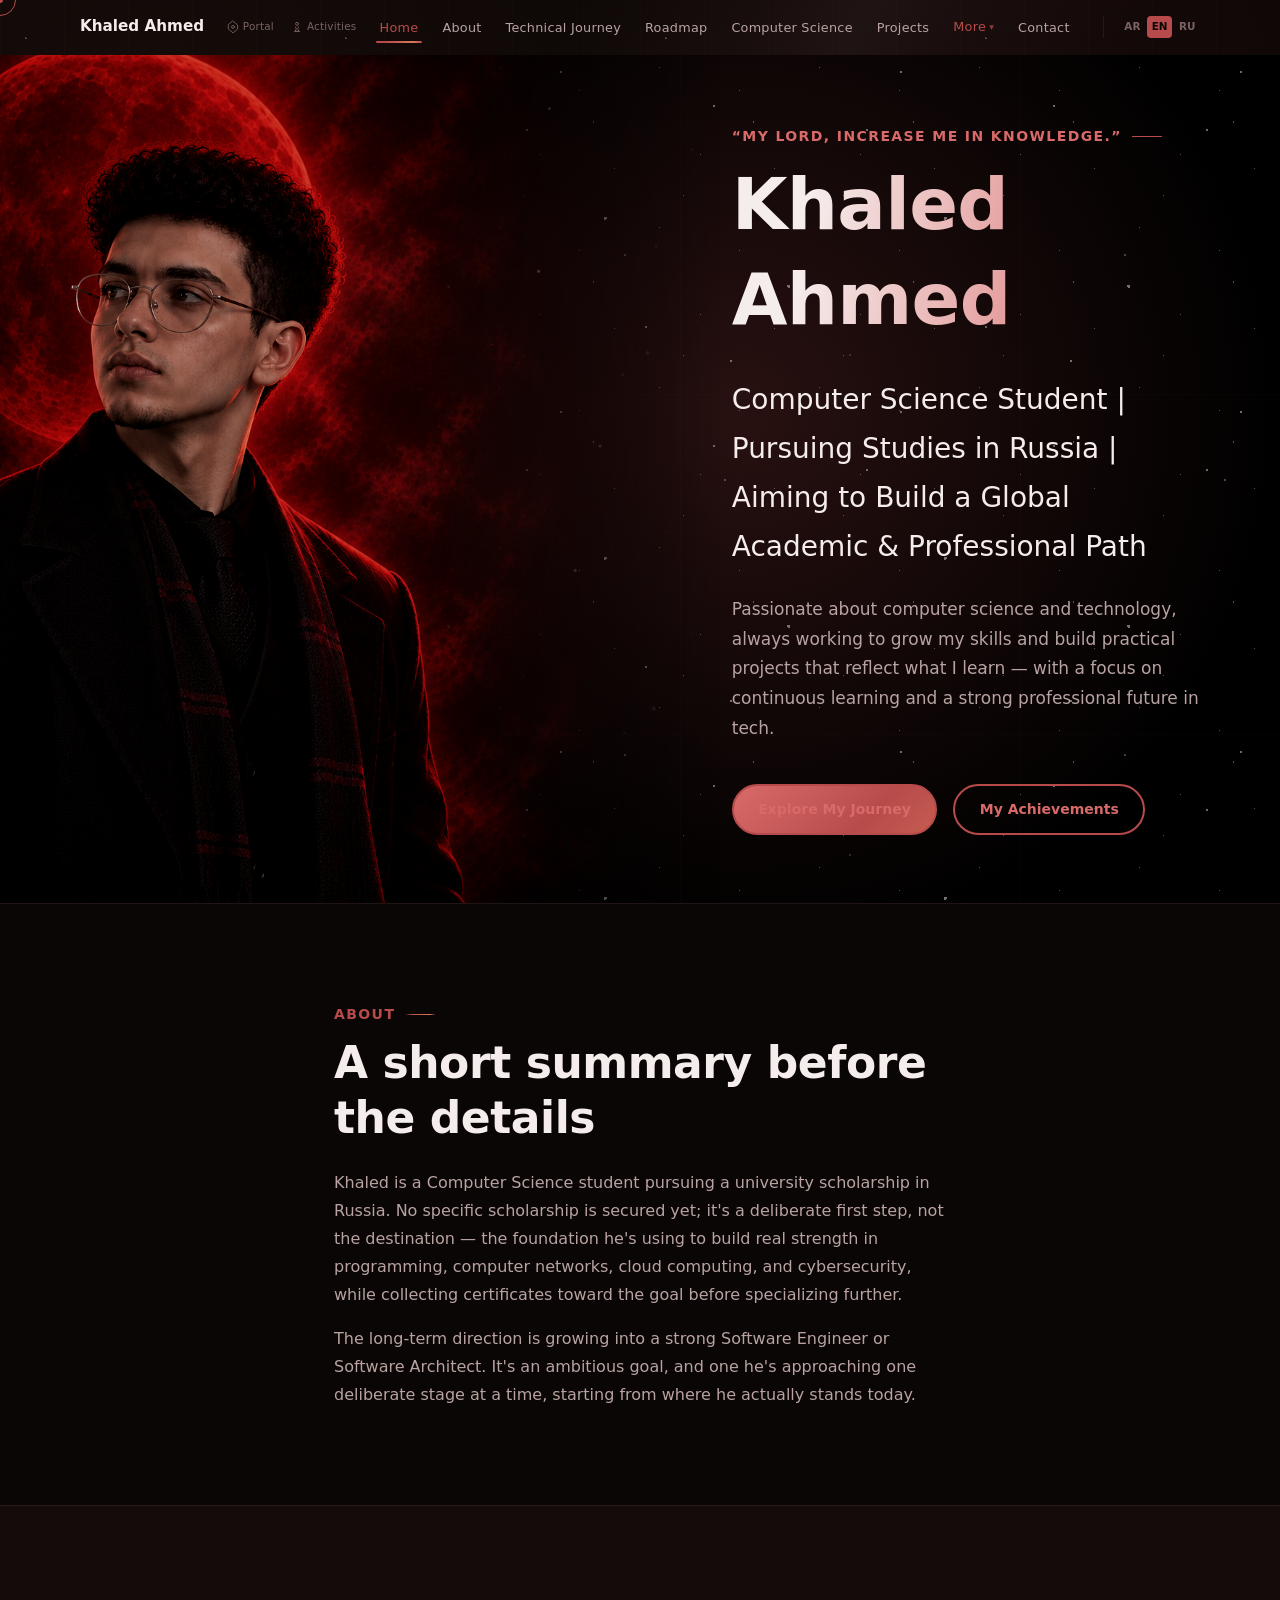
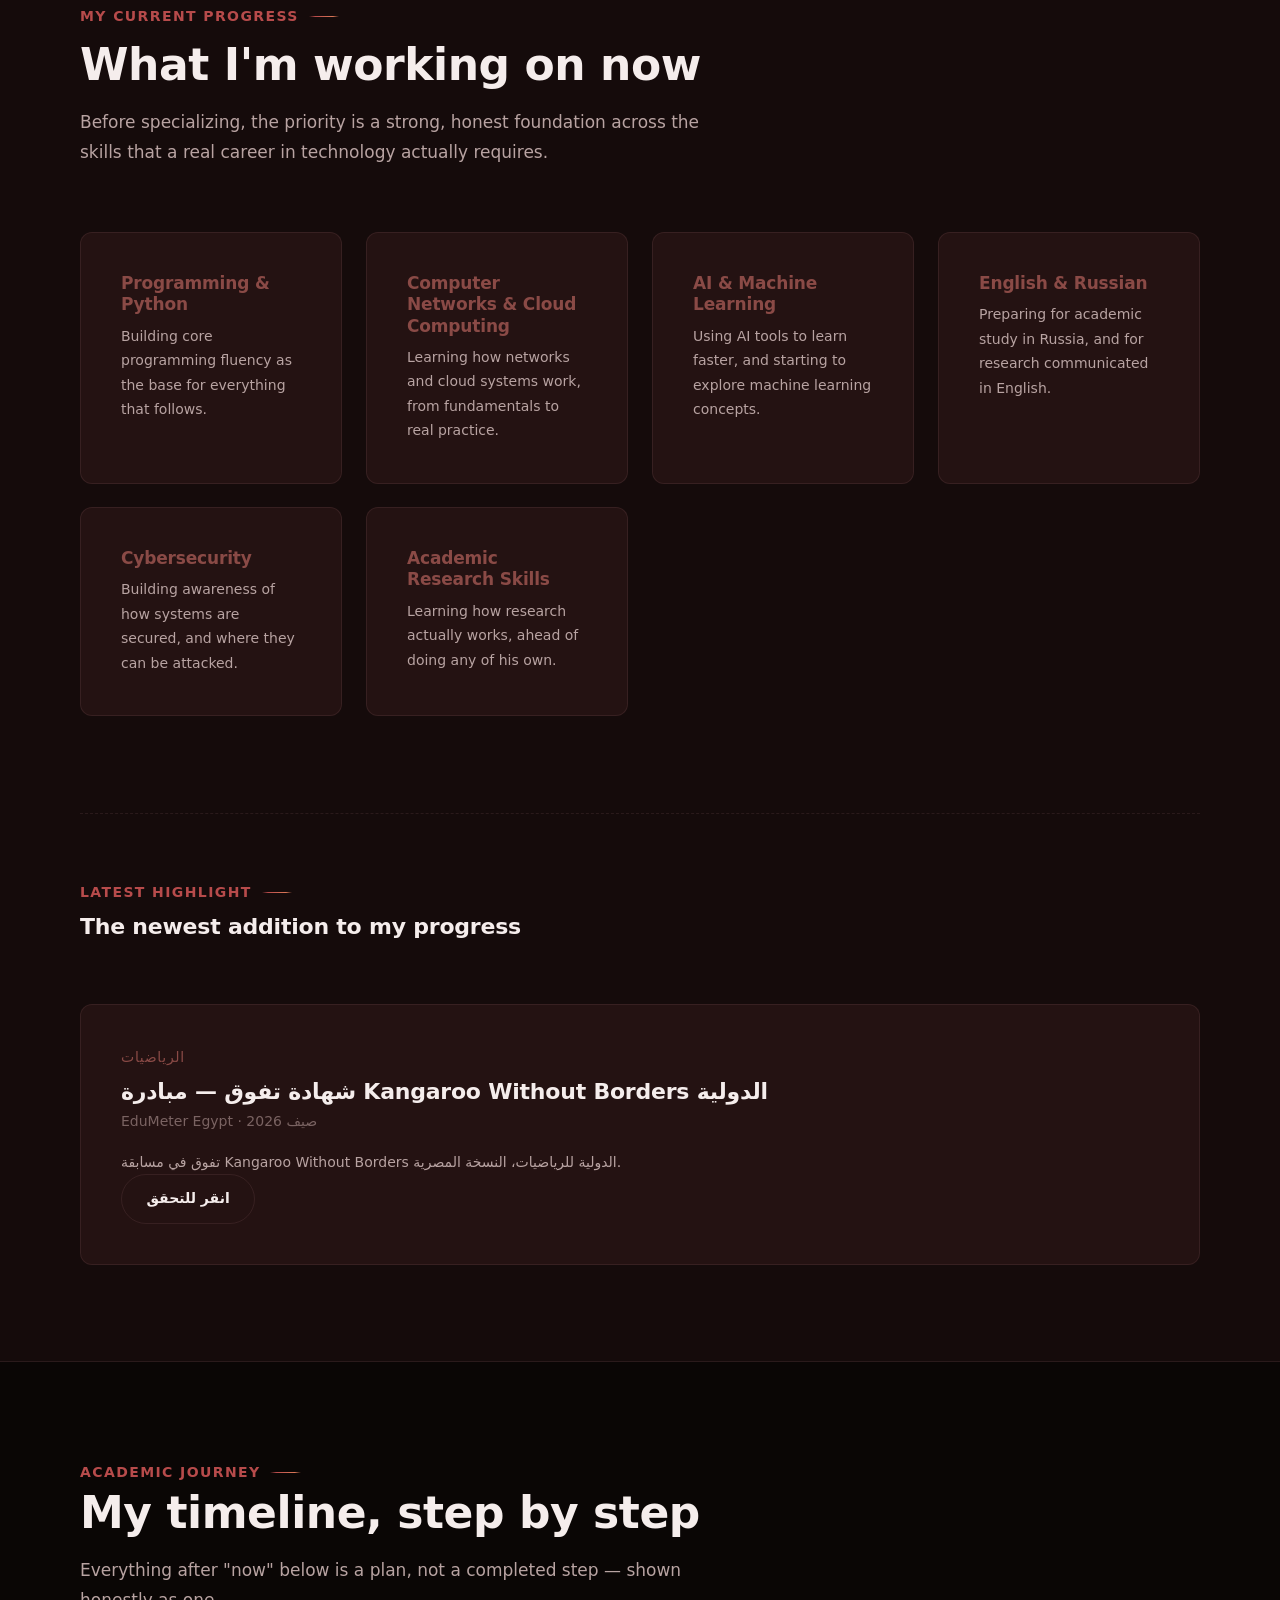
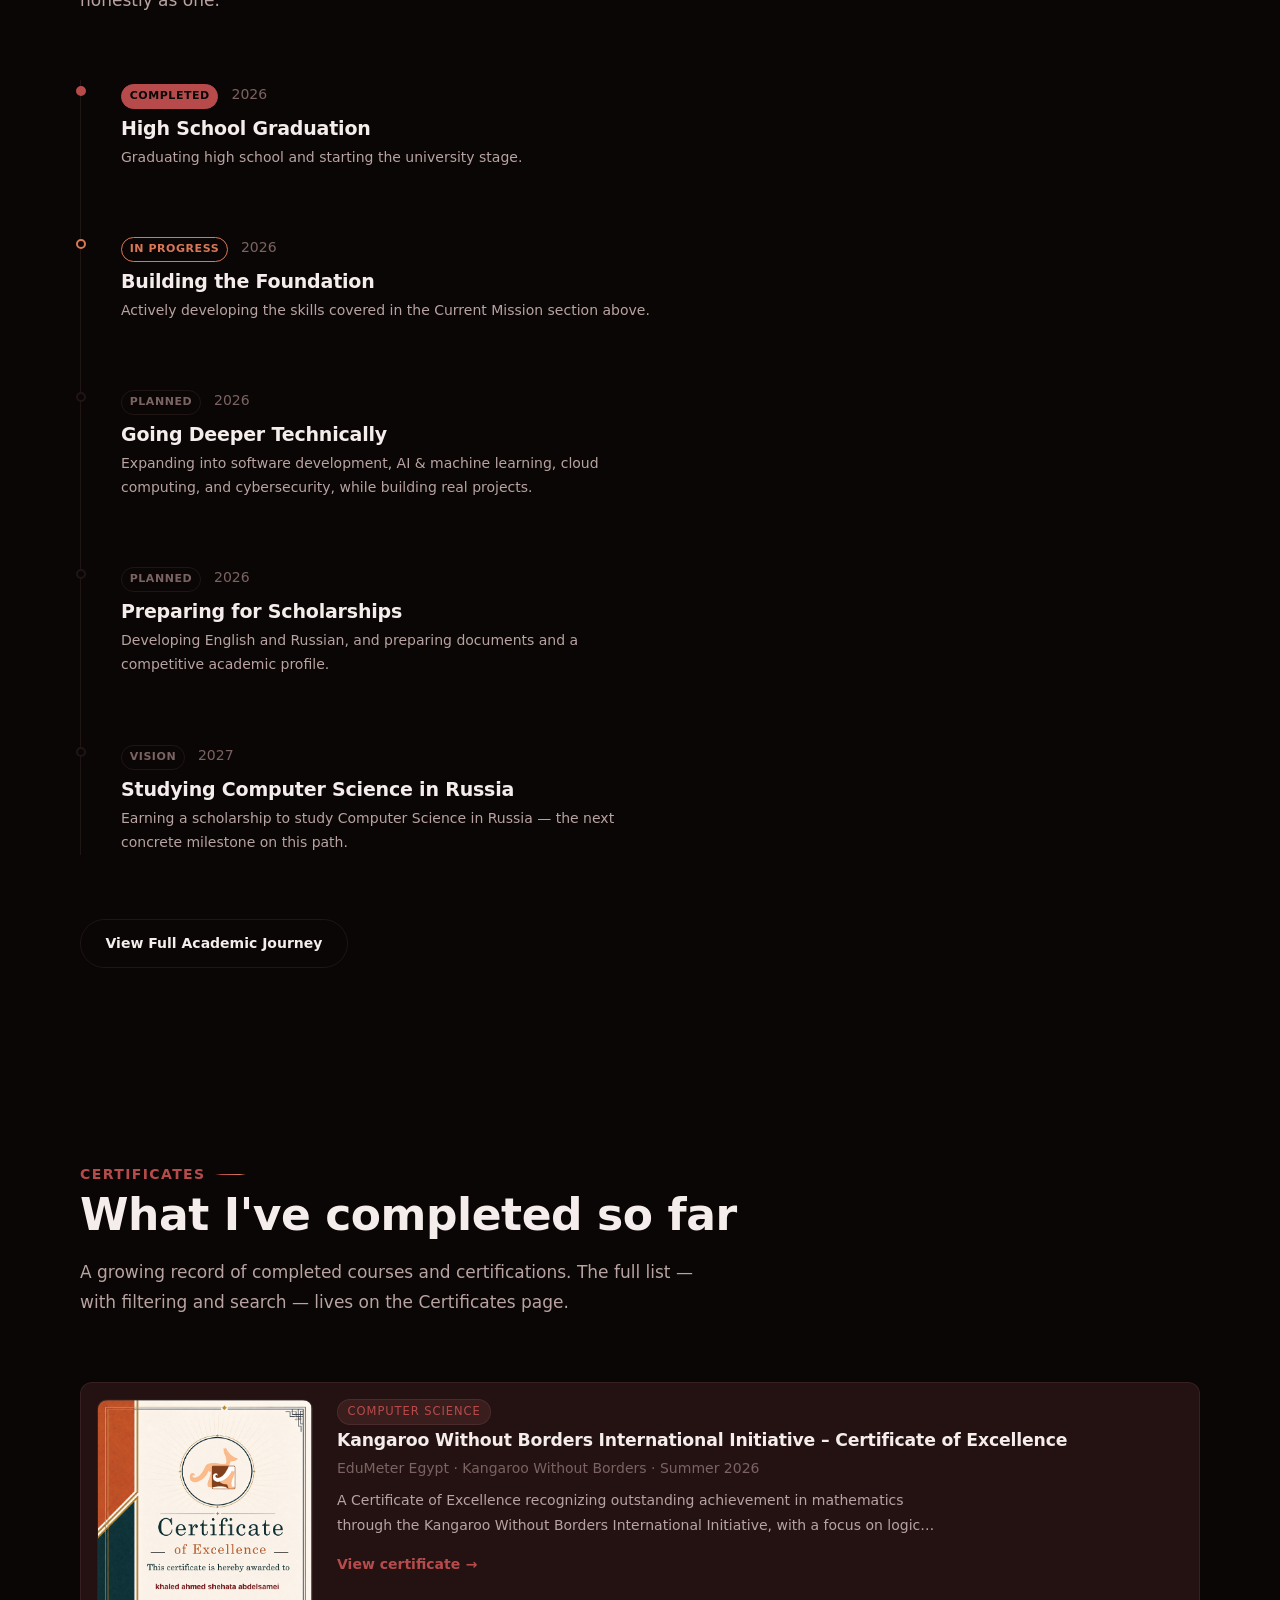
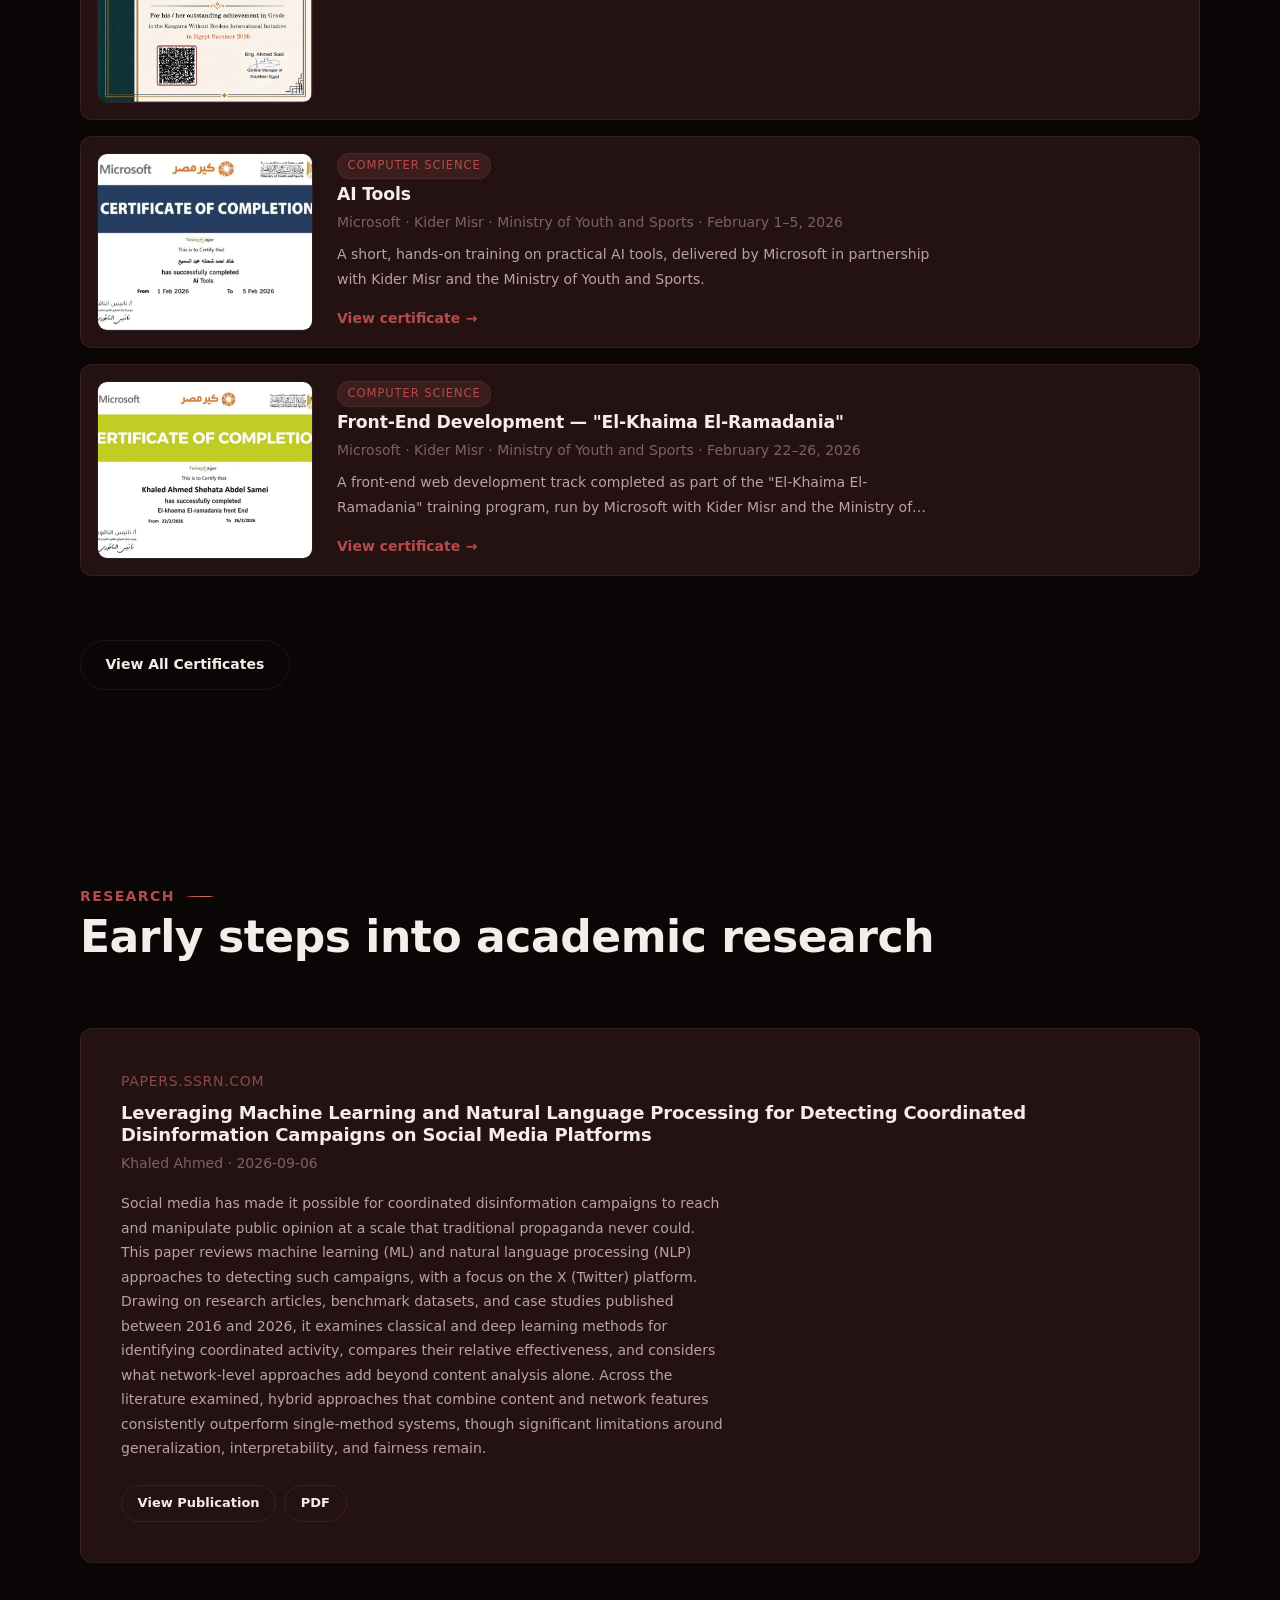
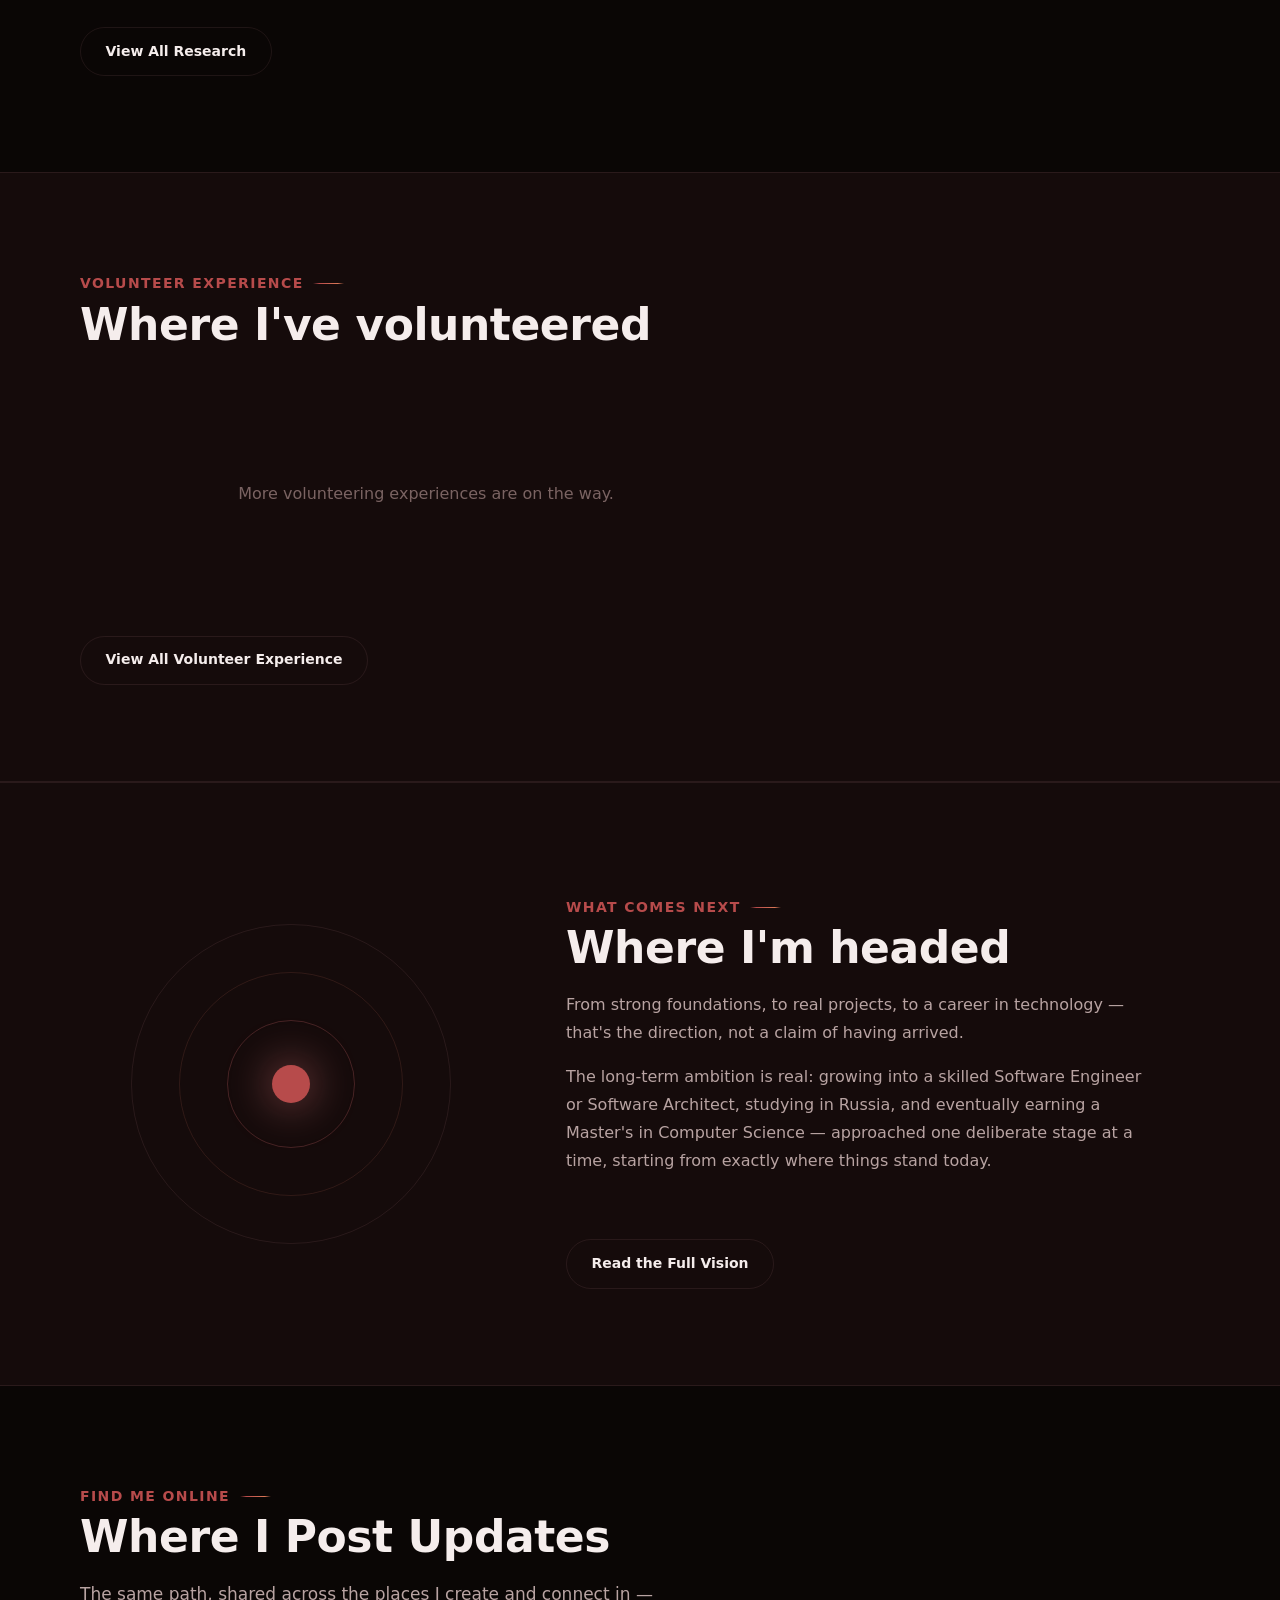
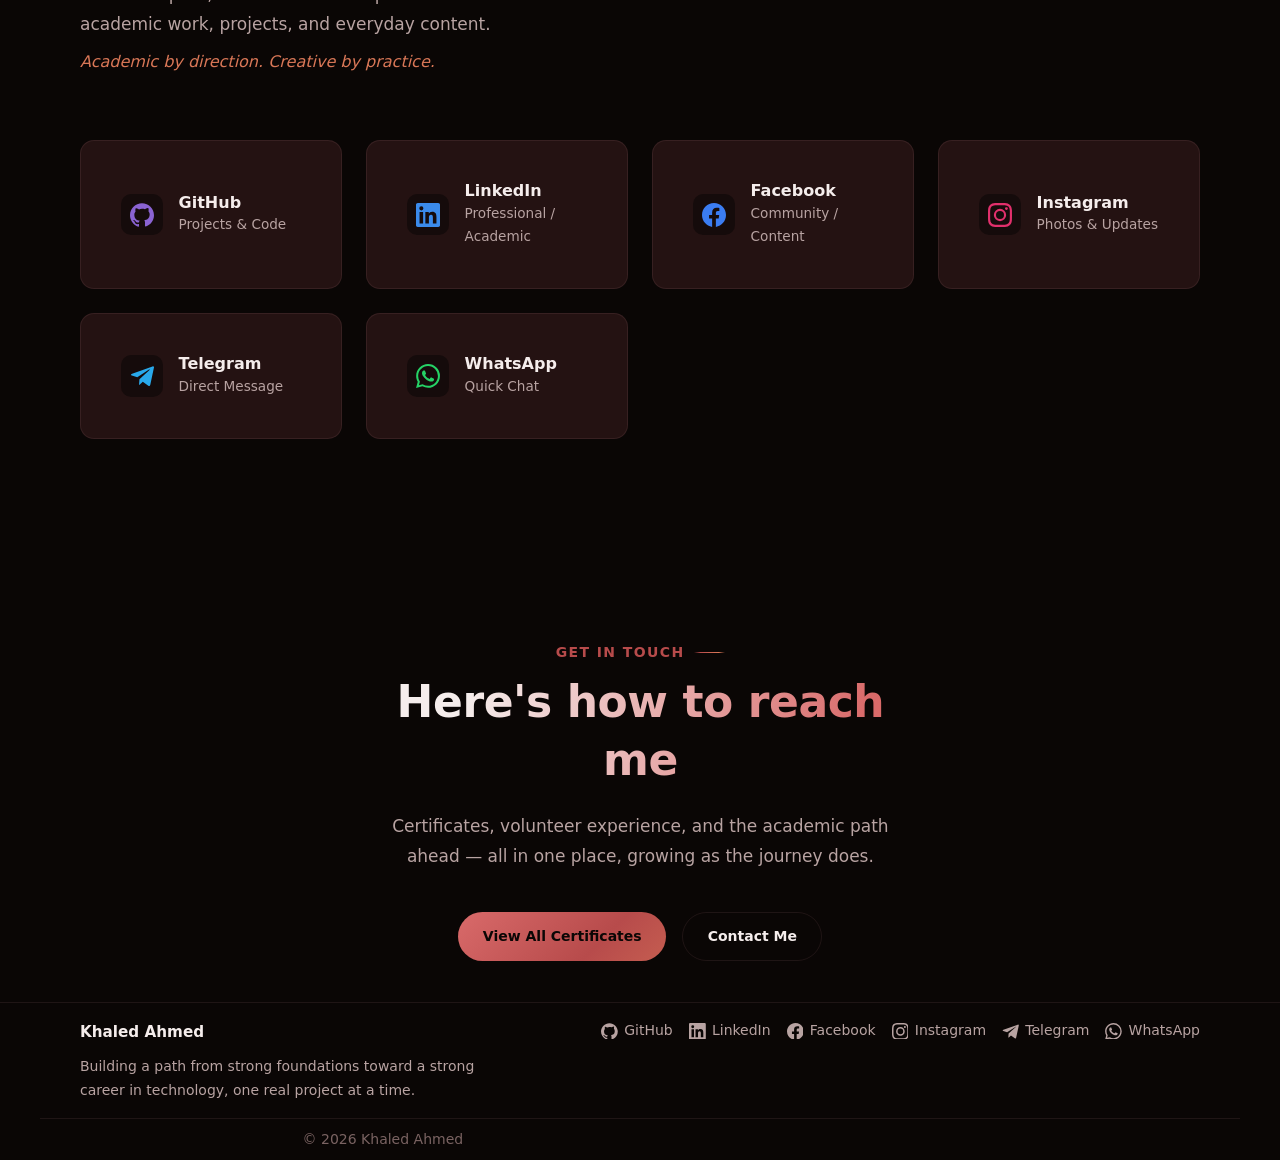
==== academic/index.html @ c58f457b "Add files via upload" ====
<!DOCTYPE html>
<html lang="en" dir="ltr">
<head>
  <meta charset="UTF-8" />
  <meta name="viewport" content="width=device-width, initial-scale=1.0" />
  <meta name="theme-color" content="#0D0817" />
  <meta name="robots" content="index, follow" />


  <!--
    PHASE 12.1 — MULTILINGUAL SYSTEM (homepage fully migrated)
    Every translatable string below carries a data-i18n attribute.
    js/language.js fills in the correct text on load based on the
    detected/saved language, and js/language.js also sets <html
    lang>/<html dir> for correct RTL. See data/translations.js for
    the actual strings in all 3 languages.
  -->

  <title>Khaled Ahmed — Computer Science Student</title>
  <meta name="description" content="Personal academic portfolio of Khaled Ahmed — building a path toward a career in Computer Science and technology." />
  <!-- SEO: canonical + Open Graph + Twitter Card.
       DOMAIN is a placeholder — replace https://YOUR_DOMAIN.com
       everywhere once the site has a real domain. -->
  <link rel="canonical" href="https://YOUR_DOMAIN.com/academic/" />
  <meta property="og:type" content="website" />
  <meta property="og:site_name" content="Khaled Ahmed" />
  <meta property="og:title" content="Khaled Ahmed — Computer Science Student" />
  <meta property="og:description" content="Personal academic portfolio of Khaled Ahmed — building a path toward a career in Computer Science and technology." />
  <meta property="og:url" content="https://YOUR_DOMAIN.com/academic/" />
  <meta property="og:image" content="https://YOUR_DOMAIN.com/academic/assets/images/profile.png" />
  <meta name="twitter:card" content="summary" />
  <meta name="twitter:title" content="Khaled Ahmed — Computer Science Student" />
  <meta name="twitter:description" content="Personal academic portfolio of Khaled Ahmed — building a path toward a career in Computer Science and technology." />
  <meta name="twitter:image" content="https://YOUR_DOMAIN.com/academic/assets/images/profile.png" />


  <link rel="icon" type="image/svg+xml" href="assets/icons/favicon.svg" />
  <link rel="stylesheet" href="css/main.css" />
  <link rel="stylesheet" href="../transition.css" />
  <script>
    /* Anti-flash pre-cover: if we arrived through a world transition, paint an
       opaque curtain BEFORE first paint so the reveal in transition.js has no
       white flash to fight. Self-removing failsafe in case transition.js is
       ever missing. Kept tiny + dependency-free on purpose. */
    (function () {
      try {
        var t = sessionStorage.getItem('he-transition');
        if (!t) return;
        var bg = t === 'chess' ? '#0A0A0C' : (t === 'portal' ? '#0B1022' : '#05070F');
        var d = document.createElement('div');
        d.id = 'he-transition-precover';
        d.style.cssText = 'position:fixed;inset:0;z-index:2147483646;background:' + bg + ';';
        (document.body || document.documentElement).appendChild(d);
        setTimeout(function () { if (d && d.parentNode) d.parentNode.removeChild(d); }, 1600);
      } catch (e) {}
    })();
  </script>
</head>
<body>
  <a href="#main-content" class="skip-link">Skip to main content</a>


  <!-- ============================================================
       HEADER / NAVIGATION
  ============================================================= -->
  <header class="site-header" id="site-header">
    <div class="container header-inner">
      <div class="header-brand">
        <a href="index.html" class="logo" data-i18n="siteName">Khaled Ahmed</a>
        <div class="site-switch">
        <a href="../index.html" class="site-switch-link" data-i18n-aria-label="navPortal" aria-label="Portal">
          <svg class="site-switch-icon" viewBox="0 0 24 24" fill="none" stroke="currentColor" stroke-width="1.5" stroke-linecap="round" stroke-linejoin="round" aria-hidden="true"><path d="M12 2l8 6.5v7L12 22l-8-6.5v-7z"/><circle cx="12" cy="12" r="2.5"/></svg>
          <span data-i18n="navPortal">Portal</span>
        </a>
        <a href="../sports/index.html" class="site-switch-link" data-i18n-aria-label="navVolleyball" aria-label="Activities">
          <svg class="site-switch-icon" viewBox="0 0 24 24" fill="none" stroke="currentColor" stroke-width="1.5" stroke-linecap="round" stroke-linejoin="round" aria-hidden="true"><circle cx="12" cy="6.5" r="2.5"/><path d="M9.5 11.5c-.6 1.1.2 2.1 1.3 2.4L9 19.5h6l-1.8-5.6c1.1-.3 1.9-1.3 1.3-2.4"/><path d="M7.5 19.5h9"/></svg>
          <span data-i18n="navVolleyball">Activities</span>
        </a>
      </div>
      </div>

      <button
        class="nav-toggle"
        id="nav-toggle"
        aria-label="Open menu"
        aria-expanded="false"
        aria-controls="primary-nav"
      >
        <span class="nav-toggle-bar"></span>
        <span class="nav-toggle-bar"></span>
        <span class="nav-toggle-bar"></span>
      </button>

      <nav class="primary-nav" id="primary-nav" aria-label="Primary">
        <ul>
          <li><a href="index.html" class="nav-link" data-nav-link data-i18n="navHome">Home</a></li>
          <li><a href="pages/about.html" class="nav-link" data-nav-link data-i18n="navAbout">About</a></li>
          <li><a href="pages/journey.html" class="nav-link" data-nav-link data-i18n="navJourney">Technical Journey</a></li>
          <li><a href="pages/goals.html" class="nav-link" data-nav-link data-i18n="navGoals">Roadmap</a></li>
          <li><a href="pages/computer-science.html" class="nav-link" data-nav-link data-i18n="navComputerScience">Computer Science</a></li>
          <li><a href="pages/projects.html" class="nav-link" data-nav-link data-i18n="navProjects">Projects</a></li>
          <li class="nav-dropdown" id="work-dropdown">
            <button type="button" class="nav-link nav-dropdown-trigger" id="work-dropdown-trigger" aria-expanded="false" aria-controls="work-dropdown-menu" data-i18n="navMore">
              More <span class="nav-dropdown-arrow" aria-hidden="true">&#9662;</span>
            </button>
            <ul class="nav-dropdown-menu" id="work-dropdown-menu">
              <li><a href="pages/certificates.html" class="nav-link" data-nav-link data-i18n="navCertificates">Certificates &amp; Achievements</a></li>
              <li><a href="pages/research.html" class="nav-link" data-nav-link data-i18n="navResearch">Research</a></li>
              <li><a href="pages/education.html" class="nav-link" data-nav-link data-i18n="navEducation">Education</a></li>
              <li><a href="pages/skills.html" class="nav-link" data-nav-link data-i18n="navSkills">Skills</a></li>
              <li><a href="../sports/index.html" class="nav-link" data-nav-link data-i18n="navVolleyball">Activities</a></li>
              <li><a href="pages/cv.html" class="nav-link" data-nav-link data-i18n="navCv">CV</a></li>
            </ul>
          </li>
          <li><a href="#contact" class="nav-link" data-nav-link data-i18n="navContact">Contact</a></li>
        </ul>

        <!-- Language switcher. js/language.js attaches the click
             handlers and toggles .is-active — nothing here is
             wired by inline JS. -->
        <div class="lang-switcher" aria-label="Language switcher">
          <button type="button" data-lang-switch="ar" aria-label="العربية">AR</button>
          <button type="button" data-lang-switch="en" aria-label="English">EN</button>
          <button type="button" data-lang-switch="ru" aria-label="Русский">RU</button>
        </div>

        <!-- Site-switch chips — visible only inside the mobile menu -->
        <div class="site-switch-mobile" aria-label="Site navigation">
          <a href="../index.html" class="site-switch-link" data-i18n-aria-label="navPortal" aria-label="Portal">
            <svg class="site-switch-icon" viewBox="0 0 24 24" fill="none" stroke="currentColor" stroke-width="1.5" stroke-linecap="round" stroke-linejoin="round" aria-hidden="true"><path d="M12 2l8 6.5v7L12 22l-8-6.5v-7z"/><circle cx="12" cy="12" r="2.5"/></svg>
            <span data-i18n="navPortal">Portal</span>
          </a>
          <a href="../sports/index.html" class="site-switch-link" data-i18n-aria-label="navVolleyball" aria-label="Activities">
            <svg class="site-switch-icon" viewBox="0 0 24 24" fill="none" stroke="currentColor" stroke-width="1.5" stroke-linecap="round" stroke-linejoin="round" aria-hidden="true"><circle cx="12" cy="6.5" r="2.5"/><path d="M9.5 11.5c-.6 1.1.2 2.1 1.3 2.4L9 19.5h6l-1.8-5.6c1.1-.3 1.9-1.3 1.3-2.4"/><path d="M7.5 19.5h9"/></svg>
            <span data-i18n="navVolleyball">Activities</span>
          </a>
        </div>
      </nav>
    </div>
  </header>

  <!-- ============================================================
       MAIN CONTENT
  ============================================================= -->
  <main id="main-content">

    <!-- ============================================================
         HERO SECTION
    ============================================================= -->
    <section class="hero" id="hero">
      <div class="hero-starfield" aria-hidden="true"></div>
      <div class="hero-glow" aria-hidden="true"></div>
      <div class="cosmic-dust" aria-hidden="true"></div>
      <div class="cosmic-orbit-arc cosmic-orbit-arc-1" aria-hidden="true">
        <span class="cosmic-orbit-dot"></span>
      </div>
      <div class="cosmic-orbit-arc cosmic-orbit-arc-2" aria-hidden="true">
        <span class="cosmic-orbit-dot cosmic-orbit-dot--gold"></span>
      </div>

      <!-- Constellation: a handful of points connected by thin lines —
           deliberately sparse (6 points, 4 lines) so it reads as a
           scientific detail, not a decoration overload. Positioned
           with viewBox percentages so it scales with the Hero. -->
      <svg class="constellation-lines" aria-hidden="true" viewBox="0 0 100 100" preserveAspectRatio="none">
        <line x1="8" y1="20" x2="22" y2="35" />
        <line x1="22" y1="35" x2="18" y2="55" />
        <line x1="78" y1="15" x2="88" y2="30" />
        <line x1="88" y1="30" x2="80" y2="48" />
        <circle cx="8" cy="20" r="0.6" />
        <circle cx="22" cy="35" r="0.6" />
        <circle cx="18" cy="55" r="0.6" />
        <circle cx="78" cy="15" r="0.6" />
        <circle cx="88" cy="30" r="0.6" />
        <circle cx="80" cy="48" r="0.6" />
      </svg>

      <!-- Tech / circuit motifs — pure-CSS hex chip, PCB-style node, and
           a pulsing status LED, with a small "data packet" orbiting the
           core chip. Decorative, aria-hidden, behind the content.
           See "SECTION K" in css/main.css. -->
      <div class="cosmic-tech" aria-hidden="true">
        <div class="tech-node tech-node--core">
          <span class="tech-scan-ring"></span>
          <span class="tech-chip-body"></span>
          <span class="tech-packet"></span>
        </div>
        <div class="tech-node tech-node--chip">
          <span class="tech-chip-body"></span>
        </div>
        <div class="tech-node tech-node--led"></div>
        <div class="tech-node tech-node--pulse"></div>
      </div>

      <div class="hero-portrait" aria-hidden="true">
        <img
          src="assets/images/hero-portrait.png"
          alt=""
          class="portrait-image"
          id="portrait-image"
          decoding="async"
        />
        <div class="portrait-placeholder" id="portrait-placeholder" aria-hidden="true">KA</div>
        <div class="hero-portrait-fade"></div>
      </div>

      <div class="container hero-inner">
        <div class="hero-content">
          <p class="eyebrow" data-i18n="heroEyebrow">Current Journey</p>
          <h1 class="hero-title"><span data-i18n="siteName">Khaled Ahmed</span></h1>
          <p class="hero-subtitle" data-i18n="heroSubtitle">Computer Science Student | Pursuing Studies in Russia | Aiming to Build a Global Academic &amp; Professional Path</p>
          <p class="hero-lead" data-i18n="heroLead">
            Passionate about computer science and technology, always working
            to grow my skills and build practical projects that reflect
            what I learn.
          </p>
          <div class="hero-actions">
            <a href="#journey" class="btn btn-primary" data-i18n="heroCtaPrimary">Explore My Journey</a>
            <a href="pages/certificates.html" class="btn btn-secondary" data-i18n="heroCtaSecondary">My Achievements</a>
          </div>
        </div>
      </div>
    </section>

    <!-- ============================================================
         SHORT INTRODUCTION
    ============================================================= -->
    <section class="intro" id="about-preview">
      <div class="container intro-grid">
        <div class="intro-text reveal">
          <p class="eyebrow" data-i18n="aboutEyebrow">About</p>
          <h2 data-i18n="aboutHeading">A clear starting point, aimed at a defined direction.</h2>
          <p data-i18n="aboutPara1">
            Khaled is a Computer Science student, currently pursuing a
            university scholarship in Russia. No specific scholarship is
            secured yet; it's a deliberate first step, not the
            destination — the foundation he's using to build real
            strength in programming, computer networks, cloud computing,
            and cybersecurity, while collecting certificates toward the
            goal before specializing further.
          </p>
          <p data-i18n="aboutPara2">
            The long-term direction is growing into a strong Software
            Engineer or Software Architect. It's an ambitious goal, and
            one he's approaching one deliberate stage at a time, starting
            from where he actually stands today.
          </p>
        </div>
      </div>
    </section>

    <!-- ============================================================
         CURRENT MISSION
    ============================================================= -->
    <section class="mission" id="mission">
      <div class="container">
        <p class="eyebrow reveal" data-i18n="missionEyebrow">Current Mission</p>
        <h2 class="reveal" data-i18n="missionHeading">What I'm building right now</h2>
        <p class="section-lead reveal" data-i18n="missionLead">
          Before specializing, the priority is a strong, honest foundation
          across the skills that a real career in technology actually
          requires.
        </p>

        <ul class="focus-grid">
          <li class="focus-item reveal">
            <h3 data-i18n="missionItem1Title">Programming &amp; Python</h3>
            <p data-i18n="missionItem1Body">Building core programming fluency as the base for everything that follows.</p>
          </li>
          <li class="focus-item reveal">
            <h3 data-i18n="missionItem2Title">Mathematics &amp; Statistics</h3>
            <p data-i18n="missionItem2Body">Learning how networks and cloud systems work, from fundamentals to real practice.</p>
          </li>
          <li class="focus-item reveal">
            <h3 data-i18n="missionItem3Title">Data Analysis &amp; Data Science</h3>
            <p data-i18n="missionItem3Body">Learning to work with real data — from cleaning it to drawing conclusions from it.</p>
          </li>
          <li class="focus-item reveal">
            <h3 data-i18n="missionItem4Title">English &amp; Russian</h3>
            <p data-i18n="missionItem4Body">Preparing for academic study in Russia, and for research communicated in English.</p>
          </li>
          <li class="focus-item reveal">
            <h3 data-i18n="missionItem5Title">IELTS Preparation</h3>
            <p data-i18n="missionItem5Body">Working toward the language certification his academic path requires.</p>
          </li>
          <li class="focus-item reveal">
            <h3 data-i18n="missionItem6Title">Academic Research Skills</h3>
            <p data-i18n="missionItem6Body">Learning how research actually works, ahead of doing any of his own.</p>
          </li>
        </ul>

        <!-- ==========================================================
             LATEST HIGHLIGHT: one spotlight slot under "My Current
             Progress" (تقدمي الحالي) for the newest certificate,
             research entry, or project. Empty on purpose, nothing is
             invented here. HOW TO FILL IT IN:

               1. Below, find the THREE templates: CERTIFICATE,
                  RESEARCH, and PROJECT, each wrapped in its own HTML
                  comment markers.
               2. Pick the ONE that matches what you want to show, and
                  delete its opening and closing comment marker lines
                  only (leave the other two templates commented out,
                  keep them parked here for next time).
               3. Replace every YOUR_... placeholder with the real text
                  and a real link/image path.
               4. Delete (or comment out) the paragraph with class
                  empty-state right below; it's only shown while this
                  slot is empty.
               5. Save. No JavaScript or build step needed, it's
                  plain HTML.
        =========================================================== -->
        <div class="latest-highlight">
          <p class="eyebrow reveal" data-i18n="latestEyebrow">Latest Highlight</p>
          <h3 class="reveal" data-i18n="latestHeading">The newest addition to my progress</h3>

          <div class="certificates-grid">
            <article class="cert-card reveal">
              <p class="cert-category">الرياضيات</p>
              <h3 class="cert-title">شهادة تفوق — مبادرة Kangaroo Without Borders الدولية</h3>
              <p class="cert-provider">EduMeter Egypt &middot; صيف 2026</p>
              <p class="cert-description">تفوق في مسابقة Kangaroo Without Borders الدولية للرياضيات، النسخة المصرية.</p>
              <a href="https://edumeteregypt.com/verify_certificate.php?data=eyJzdHVkZW50X2lkIjoia2hhbGVkMjAwNzEyMjA0ODAiLCJpdGVtX2lkIjoiMjAyNjY4Y2RmMDBjYzIwMjYiLCJjZXJ0aWZpY2F0ZV90eXBlIjoiXHUwNjJhXHUwNjQxXHUwNjQ4XHUwNjQyIn0%3D" class="btn btn-secondary" target="_blank" rel="noopener">انقر للتحقق</a>
            </article>
          </div>

          <!-- TEMPLATE 2 — RESEARCH (copy, uncomment, fill in)
          <div class="certificates-grid">
            <article class="cert-card reveal">
              <p class="cert-category">YOUR_JOURNAL_OR_VENUE (or leave "Unpublished")</p>
              <h3 class="cert-title">YOUR_RESEARCH_TITLE</h3>
              <p class="cert-provider">YOUR_AUTHORS &middot; YOUR_DATE</p>
              <p class="cert-description">YOUR_SHORT_ABSTRACT</p>
              <a href="YOUR_PUBLICATION_LINK" class="btn btn-secondary" target="_blank" rel="noopener">View Publication</a>
            </article>
          </div>
          -->

          <!-- TEMPLATE 3 — PROJECT (copy, uncomment, fill in)
          <div class="certificates-grid">
            <article class="cert-card reveal">
              <p class="cert-category">YOUR_TECH_STACK (e.g. Python, Flask)</p>
              <h3 class="cert-title">YOUR_PROJECT_TITLE</h3>
              <p class="cert-provider">YOUR_STATUS &middot; YOUR_DATE</p>
              <p class="cert-description">YOUR_SHORT_DESCRIPTION</p>
              <a href="YOUR_PROJECT_LINK" class="btn btn-secondary" target="_blank" rel="noopener">View Project</a>
            </article>
          </div>
          -->
        </div>
      </div>
    </section>

    <!-- ============================================================
         ACADEMIC JOURNEY
         Timeline items reuse the shared status/date + journeyItem*
         title keys and their own short homeTlBody* preview strings,
         so every stage translates (en/ar/ru) like the rest of the page.
    ============================================================= -->
    <section class="journey" id="journey">
      <div class="container">
        <p class="eyebrow reveal" data-i18n="journeyEyebrow">Academic Journey</p>
        <h2 class="reveal" data-i18n="journeyHeading">Where I've been, and where I'm going</h2>
        <p class="section-lead reveal" data-i18n="journeyLead">
          Everything after "now" below is a plan, not a completed step —
          shown honestly as one.
        </p>

        <ol class="timeline">
          <li class="timeline-item reveal is-completed">
            <span class="timeline-status" data-i18n="statusCompleted">Completed</span>
            <span class="timeline-date">2026</span>
            <h3 data-i18n="journeyItem1Title">High School Graduation</h3>
            <p data-i18n="homeTlBody1">Graduating high school and starting the university stage.</p>
          </li>

          <li class="timeline-item reveal is-current">
            <span class="timeline-status" data-i18n="statusInProgress">In Progress</span>
            <span class="timeline-date" data-i18n="dateNow">Now</span>
            <h3 data-i18n="journeyItem2Title">Building the Foundation</h3>
            <p data-i18n="homeTlBody2">Actively developing the skills covered in the Current Mission section above.</p>
          </li>

          <li class="timeline-item reveal is-planned">
            <span class="timeline-status" data-i18n="statusPlanned">Planned</span>
            <span class="timeline-date" data-i18n="dateNext">Next</span>
            <h3 data-i18n="journeyItem3Title">Going Deeper Technically</h3>
            <p data-i18n="homeTlBody3">Expanding into software development, AI &amp; machine learning, cloud computing, and cybersecurity, while building real projects.</p>
          </li>

          <li class="timeline-item reveal is-planned">
            <span class="timeline-status" data-i18n="statusPlanned">Planned</span>
            <span class="timeline-date" data-i18n="dateGoal">Goal</span>
            <h3 data-i18n="journeyItem5Title">Preparing for Scholarships</h3>
            <p data-i18n="homeTlBody4">Developing English and Russian, and preparing documents and a competitive academic profile.</p>
          </li>

          <li class="timeline-item reveal is-planned">
            <span class="timeline-status" data-i18n="statusVision">Vision</span>
            <span class="timeline-date" data-i18n="dateRussia">2027</span>
            <h3 data-i18n="journeyItem6Title">Studying Computer Science in Russia</h3>
            <p data-i18n="homeTlBody5">Working in technology and research, with room to specialize further in advanced fields like AI or Computational Science.</p>
          </li>
        </ol>

        <a href="pages/journey.html" class="btn btn-secondary view-all-link" data-i18n="viewFullJourney">View Full Academic Journey</a>
      </div>
    </section>

    <!-- ============================================================
         CERTIFICATES PREVIEW
    ============================================================= -->
    <section class="certificates-preview" id="certificates">
      <div class="container">
        <p class="eyebrow reveal" data-i18n="certificatesEyebrow">Certificates</p>
        <h2 class="reveal" data-i18n="certificatesHeading">Evidence of the work, not the whole story</h2>
        <p class="section-lead reveal" data-i18n="certificatesLead">
          A growing record of completed courses and certifications.
          The full list — with filtering and search — lives on the
          Certificates page.
        </p>

        <div class="certificates-grid" id="certificates-preview-grid"></div>

        <a href="pages/certificates.html" class="btn btn-secondary view-all-link" data-i18n="viewAllCertificates">View All Certificates</a>
      </div>
    </section>

    <!-- ============================================================
         RESEARCH PREVIEW
         Mirrors the Certificates preview above, sourced from
         data/research.js (researchData). Shows an honest empty state
         until real research entries are added there — see that
         file's own instructions for exactly how.
    ============================================================= -->
    <section class="research-preview" id="research">
      <div class="container">
        <p class="eyebrow reveal" data-i18n="researchPreviewEyebrow">Research</p>
        <h2 class="reveal" data-i18n="researchPreviewHeading">Early steps into academic research</h2>

        <div class="certificates-grid" id="research-preview-grid"></div>
        <p class="empty-state" id="research-preview-empty" data-i18n="researchEmpty" hidden>
          No research published yet — check back as this section grows.
        </p>

        <a href="pages/research.html" class="btn btn-secondary view-all-link" data-i18n="viewAllResearch">View All Research</a>
      </div>
    </section>

    <!-- ============================================================
         VOLUNTEER EXPERIENCE PREVIEW
    ============================================================= -->
    <section class="volunteering-preview" id="volunteering">
      <div class="container">
        <p class="eyebrow reveal" data-i18n="volunteeringEyebrow">Volunteer Experience</p>
        <h2 class="reveal" data-i18n="volunteeringHeading">Contributing beyond the classroom</h2>

        <div class="certificates-grid" data-events-grid data-events-type="volunteering" data-events-limit="2"></div>
        <p class="empty-state" data-events-empty hidden data-i18n="volunteeringEmpty">
          More volunteering experiences are on the way.
        </p>

        <a href="pages/volunteering.html" class="btn btn-secondary view-all-link" data-i18n="viewAllVolunteering">View All Volunteer Experience</a>
      </div>
    </section>

    <!-- ============================================================
         FUTURE VISION — "Looking Ahead"
    ============================================================= -->
    <section class="vision" id="vision">
      <div class="container vision-inner">
        <div class="vision-graphic reveal" aria-hidden="true">
          <span class="vision-ring vision-ring-1"></span>
          <span class="vision-ring vision-ring-2"></span>
          <span class="vision-ring vision-ring-3"></span>
          <span class="vision-core"></span>
        </div>

        <div class="vision-text reveal">
          <p class="eyebrow" data-i18n="visionEyebrow">Looking Ahead</p>
          <h2 data-i18n="visionHeading">My Mission</h2>
          <p data-i18n="visionPara1">
            From strong foundations, to real projects, to a career in
            technology — that's the direction, not a claim of having arrived.
          </p>
          <p data-i18n="visionPara2">
            The long-term ambition is real: contributing to serious research
            into a skilled Software Engineer or Software Architect, studying
            in Russia, and eventually earning a Master's in Computer
            Science — approached one deliberate stage at a time, starting
            from exactly where things stand today.
          </p>
          <a href="pages/goals.html" class="btn btn-secondary view-all-link" data-i18n="readFullVision">Read the Full Vision</a>
        </div>
      </div>
    </section>

    <!-- ============================================================
         DIGITAL PRESENCE — premium social panel + community CTA
         Data-driven by data/social.js → js/social.js. The cards, their
         trilingual labels, the Discord CTA and every footer row all come
         from that one data file — nothing here is hardcoded (§41). VK
         stays silent until a real URL is provided (never invented).
    ============================================================= -->
    <section class="digital-presence" id="digital-presence">
      <div class="container">
        <p class="eyebrow reveal" data-i18n="digitalEyebrow">Digital Presence</p>
        <h2 class="reveal" data-i18n="digitalHeading">Where the journey is shared</h2>
        <p class="section-lead reveal" data-i18n="digitalLead">
          The same path, shared across the places I create and connect in —
          academic work, projects, and everyday content.
        </p>
        <p class="digital-creator-line reveal" data-i18n="digitalCreatorLine">
          Academic by direction. Creative by practice.
        </p>

        <div class="social-grid reveal" data-social-grid></div>

        <div class="discord-cta reveal" data-discord-cta></div>
      </div>
    </section>

    <!-- ============================================================
         FINAL CTA
    ============================================================= -->
    <section class="final-cta">
      <div class="container final-cta-inner reveal">
        <p class="eyebrow" data-i18n="finalCtaEyebrow">Get In Touch</p>
        <h2 data-i18n="finalCtaHeading">Follow the journey from here</h2>
        <p class="section-lead" data-i18n="finalCtaLead">
          Certificates, volunteer experience, and the academic path ahead —
          all in one place, growing as the journey does.
        </p>
        <div class="hero-actions final-cta-actions">
          <a href="pages/certificates.html" class="btn btn-primary" data-i18n="viewAllCertificates">View Certificates</a>
          <a href="#contact" class="btn btn-secondary" data-i18n="finalCtaContact">Contact Me</a>
        </div>
      </div>
    </section>

  </main>

  <!-- ============================================================
       FOOTER
  ============================================================= -->
  <footer class="site-footer" id="contact">
    <div class="container footer-inner reveal">
      <div class="footer-brand">
        <p class="logo" data-i18n="siteName">Khaled Ahmed</p>
        <p class="footer-mission" data-i18n="footerMission">
          Building a path from strong foundations toward a strong career
          in technology, one real project at a time.
        </p>
      </div>

      <!-- Data-driven (js/social.js): populated from data/social.js so
           the footer row matches the Digital Presence panel everywhere. -->
      <nav class="footer-socials" data-footer-socials aria-label="Social links" hidden></nav>
    </div>

    <div class="container footer-bottom">
      <p>&copy; <span id="current-year"></span> <span data-i18n="siteName">Khaled Ahmed</span></p>
    </div>
  </footer>

  <!-- Scripts: data/translations.js and js/language.js load early
       (right after the other data files) so the language is applied
       as soon as possible. -->
  <script src="../transition.js" defer></script>
  <script src="js/cursor.js" defer></script>
  <script src="data/certificates.js" defer></script>
  <script src="data/volunteering.js" defer></script>
  <script src="data/research.js" defer></script>
  <script src="data/social.js" defer></script>
  <script src="data/events.js" defer></script>
  <script src="data/translations.js" defer></script>
  <script src="js/certificates.js" defer></script>
  <script src="js/volunteering.js" defer></script>
  <script src="js/research.js" defer></script>
  <script src="js/language.js" defer></script>
  <script src="js/animations.js" defer></script>
  <script src="js/navigation.js" defer></script>
  <script src="js/main.js" defer></script>
  <script src="js/social.js" defer></script>
  <script src="js/media-system.js" defer></script>
  <script src="js/ambient.js" defer></script>
</body>
</html>
---- academic/css/main.css ----
/* ============================================================
   MAIN.CSS — Foundation layer
   Contains: CSS reset, design tokens (custom properties), and
   base element styling. This file is the single source of truth
   for the visual language of the whole site.

   This is the SINGLE stylesheet for the Academic world and the
   Portal: tokens, base, layout, components, world-specific rules,
   responsive breakpoints, and motion all live here — no separate
   animations/responsive files.
   ============================================================= */

/* ------------------------------------------------------------
   1. RESET
   A light, modern reset — not a full Normalize.css. Keeps
   default browser behavior where it's harmless, removes it
   where it fights our design.
------------------------------------------------------------- */
*,
*::before,
*::after {
  box-sizing: border-box;
  margin: 0;
  padding: 0;
}

html {
  scroll-behavior: smooth;
  scroll-padding-top: 80px;
}

body {
  position: relative;
  z-index: 0;
  font-family: var(--font-body);
  background-color: var(--color-bg-primary);
  color: var(--color-text-primary);
  line-height: 1.7;
  -webkit-font-smoothing: antialiased;
  overflow-x: clip;
}

/* ------------------------------------------------------------
   SITE-WIDE TECHNICAL BACKDROP — v1.3.0, restyled for the CS theme
   Two fixed, STATIC layers sitting behind ALL content on every
   page that loads this stylesheet (the whole Academic side + the
   root Portal) — a continuous, quiet circuit-grid the content
   floats over, on every page and as you scroll.

   Why static (no animation):
   - performance-first — a fixed element painted once has zero
     per-frame or scroll cost, unlike the Hero's animated grid
   - "premium, not overloaded" — moving technical detail stays
     scoped to the homepage Hero (see section 6); repeating motion
     on every page and behind every section would read as noise

   Why very low opacity:
   - many sections (intro, certificates, journey, skills, CTA, and
     most internal-page bodies) have no opaque background of their
     own, so this shows straight through them — it must never fight
     text contrast. Sections that DO set --color-bg-secondary stay
     opaque and cover it, which is what gives depth on scroll.

   Layering: body paints its base color first; ::before (ambient
   glow) then ::after (grid + nodes) sit at z-index:-1 — above that
   base color but below every piece of content and every positioned
   element (sticky header z100, modal z200, cursor z999, transition
   z9999). No markup is touched — it applies to existing and future
   pages automatically. Hidden entirely in the print stylesheet below.
------------------------------------------------------------- */
body::before,
body::after {
  content: '';
  position: fixed;
  inset: 0;
  z-index: -1;
  pointer-events: none;
}

/* Ambient glow: quiet, diffuse fields of icy cyan and muted violet
   light. Gold warmth echoes the achievement accent. Kept faint for
   contrast — technical lighting, not decoration. */
body::before {
  background:
    radial-gradient(1200px circle at 12% 18%, rgba(196, 111, 90, 0.06), transparent 60%),
    radial-gradient(1000px circle at 88% 10%, rgba(201, 76, 80, 0.04), transparent 55%),
    radial-gradient(1100px circle at 82% 82%, rgba(168, 114, 116, 0.05), transparent 60%),
    radial-gradient(900px circle at 22% 96%, rgba(196, 111, 90, 0.04), transparent 65%);
}

/* Far circuit grid: hairline grid lines with a scatter of slightly
   brighter "via" points at a few intersections — a quiet PCB-style
   texture. Fixed, so the grid holds still while content scrolls
   over it. Kept faint (opacity 0.35) so it reads as texture, never
   as visual noise. The Hero keeps its own denser, animated grid
   layer on top of this. */
body::after {
  background-image:
    linear-gradient(90deg, rgba(248, 232, 233, 0.05) 1px, transparent 1px),
    linear-gradient(0deg, rgba(248, 232, 233, 0.05) 1px, transparent 1px),
    radial-gradient(1px 1px at 8% 12%, rgba(248, 232, 233, 0.8) 100%, transparent),
    radial-gradient(1px 1px at 33% 62%, rgba(248, 232, 233, 0.7) 100%, transparent),
    radial-gradient(1.5px 1.5px at 61% 28%, rgba(248, 232, 233, 0.8) 100%, transparent),
    radial-gradient(1px 1px at 82% 74%, rgba(248, 232, 233, 0.65) 100%, transparent),
    radial-gradient(1px 1px at 47% 88%, rgba(248, 232, 233, 0.6) 100%, transparent),
    radial-gradient(1.5px 1.5px at 72% 46%, rgba(248, 232, 233, 0.75) 100%, transparent),
    radial-gradient(1px 1px at 18% 40%, rgba(248, 232, 233, 0.6) 100%, transparent);
  background-repeat: repeat;
  background-size: 64px 64px, 64px 64px, 320px 320px, 320px 320px, 320px 320px, 320px 320px, 320px 320px, 320px 320px, 320px 320px;
  opacity: 0.35;
}

img,
picture,
video {
  display: block;
  max-width: 100%;
}

a {
  color: inherit;
  text-decoration: none;
}

button {
  font: inherit;
  cursor: pointer;
  background: none;
  border: none;
}

ul,
ol {
  list-style: none;
}

/* Respect users who prefer reduced motion — required from Phase 01 onward,
   not bolted on later. Every animation we add in future phases must honor this. */
@media (prefers-reduced-motion: reduce) {
  *,
  *::before,
  *::after {
    animation-duration: 0.01ms !important;
    animation-iteration-count: 1 !important;
    transition-duration: 0.01ms !important;
    scroll-behavior: auto !important;
  }
}

/* Visible keyboard focus everywhere — required from Phase 01 onward
   per the accessibility brief, not just on nav links. */
:focus-visible {
  outline: 2px solid var(--color-accent);
  outline-offset: 3px;
}

/* Text selection — carries the cosmic identity into a native UI detail. */
::selection {
  background: rgba(196, 111, 90, 0.30);
  color: var(--color-text-primary);
}

/* Skip-to-content link: invisible until a keyboard user Tabs to it —
   the very first focusable thing on every page, letting them jump
   straight past the header/nav to the actual content. */
.skip-link {
  position: absolute;
  top: -100%;
  inset-inline-start: var(--space-3);
  z-index: 1000;
  padding: 0.75em 1.25em;
  background-color: var(--color-accent);
  color: var(--color-bg-primary);
  font-weight: 600;
  border-radius: 8px;
  transition: top var(--transition-fast);
}

.skip-link:focus {
  top: var(--space-3);
}

/* ------------------------------------------------------------
   2. DESIGN TOKENS
   Every color, font and spacing value used anywhere on the site
   should come from here. Nothing should be hardcoded in a
   component's own styles — that's what keeps the design
   consistent as the site grows across 18 phases.
------------------------------------------------------------- */
:root {

  /* --- Color: "Crimson Eclipse" palette ---
     A personal scientific identity re-tuned to match the Hero:
     near-black as the cosmos, crimson red for achievement/highlight,
     warm coral as the secondary accent, muted brick-red as the
     tertiary accent. */
  --color-bg-primary:     #0A0605;   /* near-black, warm red undertone — main background */
  --color-bg-secondary:   #150B0B;   /* slightly lifted black-red — section separation */
  --color-surface:        #241212;   /* card / panel surfaces */
  --color-surface-raised:  #2E1717;   /* nested / elevated surfaces — a touch lighter for depth */
  --color-border:         rgba(220, 160, 162, 0.10);
  --color-border-strong:  rgba(230, 170, 172, 0.22);

  --color-accent:           #B74B4B;   /* crimson red — achievement/highlight */
  --color-accent-bright:    #D96A6A;   /* brighter crimson — highlights, gradient stops */
  --color-accent-secondary: #D97757;   /* warm coral — data/science/interactive */
  --color-accent-muted:     #8A4A46;   /* muted brick red — secondary labels */

  --color-text-primary:   #F5EDEC;   /* warm white — headings */
  --color-text-secondary: #B8A3A2;   /* warm silver — body copy (easier to read) */
  --color-text-faint:     #7A6362;   /* muted warm gray — labels */

  /* --- Typography ---
     Font FILES are loaded starting Phase 02 / finalized in Phase 12
     (multilingual). For now these are system-font stacks so the
     page renders correctly without external requests. */
  --font-display: 'Space Grotesk', 'Segoe UI', 'IBM Plex Sans', system-ui, sans-serif;
  --font-body:    'IBM Plex Sans', 'Segoe UI', system-ui, sans-serif;

  --fs-h1: clamp(2.25rem, 5vw, 4rem);
  --fs-h2: clamp(1.75rem, 3.5vw, 2.75rem);
  --fs-h3: clamp(1.25rem, 2.5vw, 1.75rem);
  --fs-body: 1rem;
  --fs-small: 0.875rem;

  /* --- Spacing scale (used for margin/padding/gap everywhere) --- */
  --space-1: 0.25rem;
  --space-2: 0.5rem;
  --space-3: 1rem;
  --space-4: 1.5rem;
  --space-5: 2.5rem;
  --space-6: 4rem;
  --space-7: 6rem;

  /* --- Layout --- */
  --container-max: 1200px;
  --container-padding: var(--space-5);

  /* --- Motion (durations only — actual keyframes come in Phase 14) --- */
  --transition-fast: 200ms cubic-bezier(0.4, 0, 0.2, 1);
  --transition-base: 400ms cubic-bezier(0.4, 0, 0.2, 1);
  --ease-out-soft: cubic-bezier(0.22, 1, 0.36, 1);   /* premium "settle" easing for lifts/reveals */

  /* --- Elevation & light (v1.4 elegance layer) ---
     Reusable gradients and glows so the whole site shares one
     luminous vocabulary instead of scattering rgba() literals. */
  --gradient-accent:   linear-gradient(135deg, var(--color-accent-bright), var(--color-accent) 45%, var(--color-accent-secondary));
  --gradient-text:     linear-gradient(100deg, var(--color-text-primary) 8%, var(--color-accent-bright) 42%, var(--color-accent-secondary) 82%);
  --gradient-hairline: linear-gradient(90deg, transparent, var(--color-accent) 20%, var(--color-accent-secondary) 80%, transparent);
  --glow-gold:  0 0 32px -6px rgba(210, 87, 91, 0.45);
  --glow-cyan:  0 0 34px -8px rgba(210, 118, 95, 0.42);
  --shadow-elev-1: 0 2px 8px -4px rgba(0, 0, 0, 0.45);
  --shadow-elev-2: 0 16px 40px -22px rgba(0, 0, 0, 0.6);
}

/* ------------------------------------------------------------
   3. BASE TYPOGRAPHY
------------------------------------------------------------- */
h1, h2, h3, h4 {
  font-family: var(--font-display);
  color: var(--color-text-primary);
  line-height: 1.25;
  font-weight: 600;
  letter-spacing: -0.01em;
}

h1 { font-size: var(--fs-h1); }
h2 { font-size: var(--fs-h2); }
h3 { font-size: var(--fs-h3); }

p {
  color: var(--color-text-secondary);
  font-size: var(--fs-body);
  line-height: 1.75;
  max-width: 68ch;
}

p + p {
  margin-top: var(--space-3);
}

.eyebrow {
  color: var(--color-accent);
  text-transform: uppercase;
  letter-spacing: 0.1em;
  font-size: var(--fs-small);
  font-weight: 600;
}

/* ------------------------------------------------------------
   4. LAYOUT UTILITIES
------------------------------------------------------------- */
.container {
  width: 100%;
  max-width: var(--container-max);
  margin-inline: auto;
  padding-inline: var(--container-padding);
}

/* ------------------------------------------------------------
   5. HEADER / NAVIGATION
------------------------------------------------------------- */
.site-header {
  position: sticky;
  top: 0;
  z-index: 100;
  padding-block: var(--space-2);
  border-bottom: 1px solid transparent;
  background-color: transparent;
  transition: background-color var(--transition-base), border-color var(--transition-base);
}

/* Added by js/navigation.js once the user scrolls past a small threshold.
   Gives the header a solid, slightly blurred surface so nav text stays
   readable over whatever content scrolls underneath it. */
.site-header.is-scrolled {
  background-color: rgba(40, 14, 15, 0.82);
  backdrop-filter: blur(12px) saturate(1.2);
  -webkit-backdrop-filter: blur(12px) saturate(1.2);
  border-bottom-color: var(--color-border);
}

.header-inner {
  display: flex;
  align-items: center;
  justify-content: space-between;
  gap: var(--space-2);
  flex-wrap: nowrap;
  /* No overflow:hidden here — it used to clip the "Work" dropdown menu
     (position:absolute, drops below the bar), which made the trigger feel
     dead. Horizontal fit is handled by the child min-width:0 + breakpoints. */
}

.header-brand {
  display: flex;
  align-items: center;
  flex-shrink: 0;
  min-width: 0;
}

.logo {
  font-family: var(--font-display);
  font-size: 0.95rem;
  font-weight: 600;
  color: var(--color-text-primary);
  z-index: 101;
  white-space: nowrap;
  overflow: hidden;
  text-overflow: ellipsis;
}

/* Small link pair (Portal / Volleyball) next to the logo — lets a
   visitor jump back to the portal or across to the Volleyball side
   from anywhere on the Academic site without hunting for it. */
.site-switch {
  display: flex;
  align-items: center;
  gap: var(--space-1);
  margin-inline-start: var(--space-3);
  z-index: 101;
}

.site-switch-link {
  display: inline-flex;
  align-items: center;
  gap: 0.25em;
  font-size: 0.65rem;
  font-weight: 500;
  letter-spacing: 0.02em;
  color: var(--color-text-faint);
  padding: 0.25em 0.5em;
  border-radius: 999px;
  border: 1px solid transparent;
  background: transparent;
  text-decoration: none;
  white-space: nowrap;
  transition:
    color var(--transition-fast),
    border-color var(--transition-fast),
    background-color var(--transition-fast),
    box-shadow var(--transition-fast),
    transform var(--transition-fast);
}

.site-switch-icon {
  width: 14px;
  height: 14px;
  flex-shrink: 0;
  stroke: currentColor;
  fill: none;
  stroke-width: 1.5;
  transition: transform var(--transition-fast);
}

@media (hover: hover) and (pointer: fine) {
  .site-switch-link:hover {
    color: var(--color-text-primary);
    border-color: var(--color-border);
    background: rgba(51, 17, 18, 0.45);
    box-shadow: 0 0 12px rgba(207, 115, 92, 0.08), 0 1px 3px rgba(0, 0, 0, 0.12);
    transform: translateY(-1px);
  }

  .site-switch-link:hover .site-switch-icon {
    transform: translateX(1px);
  }
}

.site-switch-link:focus-visible {
  outline: 2px solid var(--color-accent);
  outline-offset: 2px;
}

.site-switch-link[aria-current="page"] {
  color: var(--color-accent);
  border-color: rgba(212, 67, 72, 0.25);
  background: rgba(212, 67, 72, 0.08);
}

.site-switch-link--active {
  color: var(--color-accent);
  border-color: rgba(212, 67, 72, 0.25);
  background: rgba(212, 67, 72, 0.08);
}


@media (max-width: 768px) {
  .site-switch {
    display: none;
  }

  /* Scoped to .site-header for higher specificity than the base
     `.nav-toggle { display: none }` rule further down the file: that base
     rule has equal specificity but appears LATER in source order, so a bare
     `.nav-toggle { display: flex }` here would lose and the hamburger would
     stay hidden on phones. The descendant selector tips the balance. */
  .site-header .nav-toggle {
    display: flex;
  }

  .primary-nav {
    position: fixed;
    inset: 0;
    height: 100dvh;
    height: 100vh; /* fallback for older browsers */
    display: flex;
    flex-direction: column;
    align-items: center;
    justify-content: center;
    background-color: var(--color-bg-primary);
    opacity: 0;
    visibility: hidden;
    pointer-events: none;
    transform: translateY(-8px);
    transition: opacity var(--transition-base), transform var(--transition-base), visibility var(--transition-base);
    overflow-y: auto;
    overflow-x: hidden;
    -webkit-overflow-scrolling: touch;
    padding-top: env(safe-area-inset-top, 0px);
    padding-bottom: env(safe-area-inset-bottom, 0px);
    padding-inline: var(--space-4);
    /* z-index:99 — BELOW the header (z:100) so the hamburger/X
       toggle stays clickable above the overlay. The nav covers all
       page content (z:auto) but the header bar + toggle remain
       on top. */
    z-index: 99;
  }

  /* Revealed when js/navigation.js toggles `.is-open` on the overlay.
     `.primary-nav.is-open` (0,2,0) outranks the `.primary-nav` block above
     (0,1,0), so it reliably flips the overlay visible regardless of source
     order. Without this rule the menu opened in JS but stayed at opacity:0
     / visibility:hidden — i.e. it never actually appeared on phones. */
  .primary-nav.is-open {
    opacity: 1;
    visibility: visible;
    pointer-events: auto;
    transform: translateY(0);
  }

  .primary-nav ul {
    flex-direction: column;
    gap: var(--space-5);
    text-align: center;
  }

  /* Bigger, tap-friendly links in the mobile overlay. Scoped to .primary-nav
     so it beats the base `.nav-link { font-size: 0.8rem }` that appears LATER
     in the file with equal specificity — without the bump the overlay links
     (and the Work chevron, which scales off this) stay at the tiny 12.8px
     desktop size. */
  .primary-nav .nav-link {
    font-size: var(--fs-h3);
  }

  /* Center the AR/EN/RU switcher in the mobile overlay and drop the desktop
     divider (the border/margin/padding on the inline-start side). Scoped to
     .primary-nav so it beats the base `.lang-switcher` rule that appears LATER
     in the file with equal specificity — same source-order trap as the nav
     toggle. Without the bump the divider line stays and pushes it ~8px off
     center. Applies to the academic AND volleyball overlays (both .primary-nav). */
  .primary-nav .lang-switcher {
    margin-inline-start: 0;
    padding-inline-start: 0;
    border-inline-start: none;
    margin-top: var(--space-5);
    justify-content: center;
  }

  /* Mobile: the Work submenu expands INLINE (pushing the links below it
     down the overlay), NOT as the desktop floating card. Scoped to
     .site-header so these win over the desktop `.nav-dropdown-menu` rules
     that appear LATER in the file with equal specificity — the same
     source-order trap that hid the hamburger. Without the bump the desktop
     `position:absolute` card wins and overlaps the CV link. */
  .site-header .nav-dropdown-menu {
    position: static;
    transform: none;
    max-height: 0;
    min-width: 0;
    padding: 0;
    opacity: 1;
    visibility: visible;
    overflow: hidden;
    box-shadow: none;
    border: none;
    background: transparent;
    transition: max-height var(--transition-base);
  }

  .site-header .nav-dropdown.is-open .nav-dropdown-menu {
    max-height: 400px;
    padding: var(--space-3) 0 0;
    /* Beat the desktop `.is-open` rule's translateX(-50%) — on a now-static
       element that would shove the submenu sideways. */
    transform: none;
  }

  .nav-dropdown-menu .nav-link {
    text-align: center;
    font-size: var(--fs-body);
  }

  /* Site-switch chips inside the mobile menu — shown below the nav links */
  .primary-nav .site-switch-mobile {
    display: flex;
    gap: var(--space-3);
    margin-top: var(--space-4);
  }

  .primary-nav .site-switch-mobile .site-switch-link {
    font-size: var(--fs-small);
    padding: 0.45em 0.9em;
  }

  /* Fallback for browsers without :has() — JS adds body.menu-open */
  body.menu-open .site-header.is-scrolled {
    backdrop-filter: none;
    -webkit-backdrop-filter: none;
  }
}

/* --- Navigation: desktop --- */
.primary-nav {
  display: flex;
  align-items: center;
  flex-shrink: 0;
  flex-wrap: nowrap;
  min-width: 0;
}

.primary-nav ul {
  display: flex;
  align-items: center;
  gap: var(--space-3);
  flex-wrap: nowrap;
}

.nav-link {
  position: relative;
  font-size: 0.8rem;
  color: var(--color-text-secondary);
  padding-block: var(--space-2);
  padding-inline: var(--space-1);
  transition: color var(--transition-fast);
  letter-spacing: 0.02em;
  white-space: nowrap;
}

/* Underline that grows in from the center on hover/active — a small,
   deliberate signature touch instead of a plain color change. */
.nav-link::after {
  content: '';
  position: absolute;
  inset-inline-start: 50%;
  bottom: 0;
  width: 0;
  height: 1px;
  background-color: var(--color-accent);
  transition: width var(--transition-base), inset-inline-start var(--transition-base);
}

.nav-link:hover,
.nav-link:focus-visible {
  color: var(--color-text-primary);
}

.nav-link:hover::after,
.nav-link:focus-visible::after {
  width: 100%;
  inset-inline-start: 0;
}

/* .active-page is set by js/navigation.js based on the current URL,
   not hardcoded in the HTML — so it works correctly on every page. */
.nav-link.active-page {
  color: var(--color-accent);
}

.nav-link.active-page::after {
  width: 100%;
  inset-inline-start: 0;
  background-color: var(--color-accent);
}

/* --- Navigation: language switcher (AR / EN / RU) --- */
.lang-switcher {
  display: flex;
  align-items: center;
  gap: 2px;
  margin-inline-start: var(--space-3);
  padding-inline-start: var(--space-3);
  border-inline-start: 1px solid var(--color-border);
}

.lang-switcher button {
  padding: 0.2em 0.45em;
  font-size: 0.65rem;
  font-weight: 600;
  color: var(--color-text-faint);
  border-radius: 4px;
  transition: color var(--transition-fast), background-color var(--transition-fast);
}

.lang-switcher button:hover {
  color: var(--color-text-primary);
}

.lang-switcher button.is-active {
  color: var(--color-bg-primary);
  background-color: var(--color-accent);
}

/* --- Navigation: "Work" dropdown ---
   Groups Certificates/Volunteering/Projects/Research/Skills under
   one trigger — the fix for the "navigation feels crowded" feedback,
   cutting the nav from 10 top-level links down to 6. */
.nav-dropdown {
  position: relative;
}

.nav-dropdown-trigger {
  display: inline-flex;
  align-items: center;
  gap: 0.25em;
}

/* The dropdown chevron is a pseudo-element, NOT the DOM <span>: the trigger
   carries data-i18n="navWork", and language.js runs `el.textContent = "Work"`
   on every load / language switch, which wipes out any child arrow span. A
   ::after survives that. The selector is deliberately more specific than
   `.nav-link::after` (the hover underline) so it replaces that underline on
   the trigger with the chevron — a clearer "this opens a menu" affordance. */
.nav-dropdown-arrow {
  display: none; /* dead span (i18n destroys it) — hidden to avoid a flash before i18n runs */
}

.nav-dropdown .nav-dropdown-trigger::after {
  content: '\25BE'; /* ▾ down-pointing triangle */
  position: static;
  display: inline-block;
  width: auto;
  height: auto;
  margin: 0;
  background: none;
  font-size: 0.72em;
  line-height: 1;
  opacity: 0.8;
  transition: transform var(--transition-fast);
}

.nav-dropdown.is-open .nav-dropdown-trigger::after {
  transform: rotate(180deg);
}

.nav-dropdown-menu {
  position: absolute;
  top: calc(100% + var(--space-3));
  /* Center under the trigger in BOTH directions. `inset-inline-start:50%`
     resolves to `right:50%` in RTL, but the physical `translateX(-50%)`
     does NOT flip — so in Arabic the closed menu landed ~400px off-screen
     to the left, adding a 70px horizontal scroll to every academic page.
     Physical `left:50%` + `right:auto` centers identically in LTR and RTL. */
  left: 50%;
  right: auto;
  transform: translateX(-50%) translateY(-6px);
  min-width: 180px;
  padding: var(--space-2);
  background-color: var(--color-surface);
  border: 1px solid var(--color-border);
  border-radius: 12px;
  box-shadow: 0 12px 32px rgba(0, 0, 0, 0.4);
  opacity: 0;
  visibility: hidden;
  transition: opacity var(--transition-fast), transform var(--transition-fast), visibility var(--transition-fast);
}

.nav-dropdown.is-open .nav-dropdown-menu {
  opacity: 1;
  visibility: visible;
  transform: translateX(-50%) translateY(0);
}

.nav-dropdown-menu li + li {
  margin-top: var(--space-1);
}

.nav-dropdown-menu .nav-link {
  display: block;
  padding: 0.4em 0.75em;
  border-radius: 8px;
  font-size: 0.75rem;
}

.nav-dropdown-menu .nav-link:hover,
.nav-dropdown-menu .nav-link:focus-visible {
  background-color: var(--color-bg-secondary);
}

/* .nav-link::after (the underline) doesn't make sense inside a
   dropdown menu item — switch off that pseudo-element here only. */
.nav-dropdown-menu .nav-link::after {
  display: none;
}

/* --- Navigation: mobile toggle button (hidden on desktop) --- */
.nav-toggle {
  display: none;
  flex-direction: column;
  justify-content: center;
  gap: 5px;
  width: 32px;
  height: 32px;
  z-index: 101;
}

.nav-toggle-bar {
  width: 100%;
  height: 2px;
  background-color: var(--color-text-primary);
  border-radius: 2px;
  transition: transform var(--transition-base), opacity var(--transition-base);
}

/* Toggled by js/navigation.js — turns the three bars into an "X" */
.nav-toggle[aria-expanded="true"] .nav-toggle-bar:nth-child(1) {
  transform: translateY(7px) rotate(45deg);
}
.nav-toggle[aria-expanded="true"] .nav-toggle-bar:nth-child(2) {
  opacity: 0;
}
.nav-toggle[aria-expanded="true"] .nav-toggle-bar:nth-child(3) {
  transform: translateY(-7px) rotate(-45deg);
}

/* Tablet breakpoint — hide site-switch to make room */
@media (max-width: 1024px) {
  .site-switch {
    display: none;
  }
}

/* --- Wide desktop (>1024px): single world-switch + balanced bar ---
   Above 1024px the left `.site-switch` (next to the logo) is visible and acts
   as the world-switch, so the in-nav `.site-switch-mobile` copy must be hidden
   here — otherwise Portal/Volleyball render on BOTH sides of the bar (the
   reported duplicate). Below 1024px the left switch is hidden for space and
   this in-nav copy stands in, so it is only hidden at this width. */
/* --- Wide desktop (>1024px): a single world-switch + centered links ---
   Above 1024px the left `.site-switch` (by the logo) IS the world-switch, so
   hide the in-nav copy — otherwise Portal/Volleyball render on BOTH sides of
   the bar (the reported duplicate). Below 1024px the left switch is hidden for
   space and this in-nav copy stands in, so it is only hidden here.

   Centering runs in two tiers because the link list is far wider in some
   languages (Arabic ~464px vs English ~336px): from 1025px up, auto side-
   margins centre the links in the leftover space — these can NEVER overlap the
   brand (they simply collapse when space is tight). Then once the viewport is
   wide enough for a truly symmetric layout in every language (>=1150px), a
   `1fr auto 1fr` grid takes over and pins the links to the EXACT header centre
   regardless of how wide the brand or switcher are. */
@media (min-width: 1025px) {
  .primary-nav .site-switch-mobile {
    display: none;
  }

  .primary-nav {
    flex: 1;
  }

  .primary-nav > ul {
    margin-inline: auto;
  }
}

@media (min-width: 1150px) {
  .header-inner {
    display: grid;
    /* The side columns used to be a fixed `1fr` share of the bar. In
       English/Russian the brand + "Portal/Activities" chip text is wider
       than that share, so it overflowed straight into the centered nav
       links. `auto` sizes each side column to its own content instead —
       the centre column (`1fr`) simply takes whatever space is left, and
       the nav <ul> is still centered within it via justify-self below. */
    grid-template-columns: auto 1fr auto;
  }

  /* Lift the nav's own children (link <ul> + language switcher) into the grid
     so they can occupy the side/centre columns directly. Only >=1150px — the
     mobile overlay needs primary-nav to stay a real positioned box. */
  .primary-nav {
    display: contents;
  }

  .header-brand {
    justify-self: start;
    /* Overrides the base `.header-brand { min-width: 0; }` (needed for
       flex-shrink elsewhere). As a direct grid item that 0 was letting the
       `auto` column shrink the brand below its real content width, which is
       what caused the text to spill over the nav links in EN/RU. */
    min-width: max-content;
  }

  .primary-nav > ul {
    justify-self: center;
  }

  .primary-nav > .lang-switcher {
    justify-self: end;
  }
}

/* Reduced motion: skip slide, keep fade */
@media (prefers-reduced-motion: reduce) {
  .primary-nav {
    transform: none;
    transition: opacity 0.01ms, visibility 0.01ms;
  }
}

/* ------------------------------------------------------------
   6. HERO SECTION
   Scoped red/black look — only this section uses --hero-accent;
   the rest of the site keeps its own gold/teal palette untouched.
------------------------------------------------------------- */
.hero {
  --hero-accent: #b74b4b;
  --hero-accent-bright: #d96a6a;
  position: relative;
  overflow: hidden;
  min-height: 80vh;
  display: flex;
  align-items: center;
  padding-block: var(--space-6);
  background-color: #000;
}

/* --- Circuit grid: two tiled layers of pure-CSS linear gradients
   forming a faint technical grid, with a few brighter "via" points
   at intersections. No images, no JS, no per-frame cost — the
   browser paints this once like any other background. Two tile
   sizes give a sense of depth (fine grid + a few larger nodes)
   without any scroll-linked JavaScript. --- */
.hero-starfield {
  position: absolute;
  inset: 0;
  z-index: 0;
  pointer-events: none;
  animation: starfield-drift 140s linear infinite;
  background-image:
    linear-gradient(90deg, rgba(226, 141, 120, 0.05) 1px, transparent 1px),
    linear-gradient(0deg, rgba(226, 141, 120, 0.05) 1px, transparent 1px),
    radial-gradient(1.5px 1.5px at 10% 15%, #e8f0ff 100%, transparent),
    radial-gradient(1.5px 1.5px at 32% 68%, #ffffff 100%, transparent),
    radial-gradient(1px 1px at 55% 22%, #d4eaff 100%, transparent),
    radial-gradient(1.5px 1.5px at 78% 48%, #ffffff 100%, transparent),
    radial-gradient(1px 1px at 90% 80%, #c8e4ff 100%, transparent),
    radial-gradient(1.5px 1.5px at 15% 90%, #ffffff 100%, transparent),
    radial-gradient(1px 1px at 65% 5%, #e0eeff 100%, transparent);
  background-repeat: repeat;
  background-size: 340px 340px;
  opacity: 0.45;
}

.hero-starfield::after {
  content: '';
  position: absolute;
  inset: 0;
  animation: starfield-drift-reverse 100s linear infinite;
  background-image:
    radial-gradient(1.5px 1.5px at 25% 40%, #e8f0ff 100%, transparent),
    radial-gradient(1.5px 1.5px at 70% 60%, #D97757 100%, transparent),
    radial-gradient(1.5px 1.5px at 45% 85%, #ffffff 100%, transparent);
  background-repeat: repeat;
  background-size: 500px 500px;
  opacity: 0.6;
}

/* --- Soft ambient glow behind the content — large, very faint
   blobs made of gradients rather than a real blur filter, which is
   cheaper for the browser to paint over a big area. --- */
.hero-glow {
  position: absolute;
  inset: 0;
  z-index: 0;
  pointer-events: none;
  animation: nebula-breathe 16s ease-in-out infinite;
  background:
    radial-gradient(750px circle at 58% 42%, rgba(183, 75, 75, 0.22), transparent 72%),
    radial-gradient(420px circle at 15% 20%, rgba(183, 75, 75, 0.08), transparent 70%);
}

/* Gold/teal cosmic decorations belong to the rest of the site's palette
   and clash with the Hero's red/black look — hidden here, left untouched
   in markup so ambient.js's "already a rich scene" skip still applies. */
.hero .constellation-lines,
.hero .cosmic-orbit-arc,
.hero .cosmic-tech {
  display: none;
}

/* --- Fine texture: a second, much finer grid-dot layer — smaller
   dots, tighter tile, low opacity. Reads as circuit-board texture
   rather than distinct points, sitting behind the grid above. --- */
.cosmic-dust {
  position: absolute;
  inset: 0;
  z-index: 0;
  pointer-events: none;
  background-image:
    radial-gradient(0.75px 0.75px at 12% 8%, #ffffff 100%, transparent),
    radial-gradient(0.75px 0.75px at 38% 62%, #ffffff 100%, transparent),
    radial-gradient(0.75px 0.75px at 62% 22%, #ffffff 100%, transparent),
    radial-gradient(0.75px 0.75px at 84% 71%, #ffffff 100%, transparent),
    radial-gradient(0.75px 0.75px at 27% 88%, #ffffff 100%, transparent),
    radial-gradient(0.75px 0.75px at 71% 42%, #ffffff 100%, transparent);
  background-repeat: repeat;
  background-size: 160px 160px;
  opacity: 0.3;
}

/* --- Node network: sparse points + thin connecting lines, like a
   small circuit or graph diagram. Kept to a handful of each on
   purpose — a technical detail, not decoration for its own sake.
   Uses vector-effect so the lines stay hairline-thin regardless of
   how the SVG scales. --- */
.constellation-lines {
  position: absolute;
  inset: 0;
  z-index: 0;
  pointer-events: none;
  width: 100%;
  height: 100%;
  opacity: 0.35;
}

.constellation-lines line {
  stroke: var(--color-accent-muted);
  stroke-width: 0.15;
  vector-effect: non-scaling-stroke;
}

.constellation-lines circle {
  fill: var(--color-accent-muted);
}

/* --- Orbit rings: two large, very faint concentric circles sweeping
   slowly behind the Hero content — a technical "scan ring" echo of
   the portrait's own orbit ring, at a bigger, atmospheric scale.
   Reuses the existing orbit-spin keyframe (already defined for the
   portrait) instead of declaring a duplicate one. --- */
.cosmic-orbit-arc {
  position: absolute;
  top: 50%;
  left: 50%;
  border-radius: 50%;
  border: 1px solid var(--color-border);
  pointer-events: none;
  z-index: 0;
}

/* A plain circular border has full rotational symmetry — spinning it
   alone would be invisible. This small glowing dot is what actually
   makes the rotation readable, the same way the portrait's own
   orbit-dot does at a smaller scale. */
.cosmic-orbit-dot {
  position: absolute;
  top: -2px;
  left: 50%;
  width: 4px;
  height: 4px;
  margin-inline-start: -2px;
  border-radius: 50%;
  background: var(--color-accent-secondary);
  box-shadow: 0 0 8px 2px rgba(207, 115, 92, 0.5);
}

.cosmic-orbit-dot--gold {
  background: var(--color-accent);
  box-shadow: 0 0 8px 2px rgba(217, 114, 117, 0.5);
}

.cosmic-orbit-arc-1 {
  width: 900px;
  height: 900px;
  margin: -450px 0 0 -450px;
  opacity: 0.5;
  animation: orbit-spin 220s linear infinite;
}

.cosmic-orbit-arc-2 {
  width: 650px;
  height: 650px;
  margin: -325px 0 0 -325px;
  border-color: rgba(217, 114, 117, 0.12);
  opacity: 0.6;
  animation: orbit-spin 160s linear infinite reverse;
}

@media (max-width: 768px) {
  /* The big orbit arcs are sized for desktop viewports — on mobile
     they'd mostly just add visual noise at the Hero's edges without
     the sweeping effect really being visible, so they're hidden
     rather than awkwardly resized. */
  .cosmic-orbit-arc {
    display: none;
  }
}

.hero-inner {
  position: relative;
  z-index: 1;
  display: flex;
  align-items: center;
  min-height: 80vh;
}

.hero-content {
  max-width: 46ch;
  /* The portrait always sits on the physical left (see .hero-portrait
     below), so the text column is pushed to the physical right with a
     plain (non-logical) margin — this stays correct in both LTR and
     RTL, since the portrait itself never mirrors with language. */
  margin-left: auto;
}

.hero .eyebrow {
  color: var(--hero-accent-bright);
}

.hero .eyebrow::after {
  background: var(--hero-accent);
}

.hero-title {
  font-size: clamp(2.5rem, 6vw, 4.5rem);
  margin-top: var(--space-2);
}

.hero-title span {
  color: var(--hero-accent-bright);
}

.hero-subtitle {
  font-family: var(--font-display);
  font-size: var(--fs-h3);
  color: var(--color-text-primary);
  margin-top: var(--space-3);
  font-weight: 500;
}

.hero-lead {
  margin-top: var(--space-4);
  font-size: 1.0625rem;
}

.hero-actions {
  display: flex;
  flex-wrap: wrap;
  gap: var(--space-3);
  margin-top: var(--space-5);
}

.hero .btn-primary,
.hero .btn-secondary {
  background-color: transparent;
  border: 2px solid var(--hero-accent);
  color: var(--hero-accent-bright);
  border-radius: 4rem;
  transition: 0.3s ease;
}

.hero .btn-primary:hover,
.hero .btn-primary:focus-visible,
.hero .btn-secondary:hover,
.hero .btn-secondary:focus-visible {
  background-color: var(--hero-accent);
  color: #000;
  box-shadow: 0 0 25px rgba(183, 75, 75, 0.6);
}

.hero .btn::before {
  display: none;
}

/* --- Portrait: the page's signature element.
   Full-bleed artwork filling the entire left side of the Hero, edge
   to edge (no circle, no frame) — it sits behind the text as its own
   layer of the section, not inside the centered .container, so it
   can reach all the way to the section's own top/bottom/left edges.
   A soft gradient on its inner edge fades it into the section's
   black background so the two halves blend into one dark scene
   instead of showing a hard seam. --- */
.hero-portrait {
  position: absolute;
  inset-block: 0;
  left: 0;
  width: 58%;
  z-index: 0;
  overflow: hidden;
  /* Transparent, not a flat black box: once the image itself is
     feathered out (see .portrait-image's mask below), what shows
     through the faded edge is the Hero's own glow/starfield layers
     underneath, so the picture dissolves into the *actual scene*
     instead of into a plain color patch that has to coincidentally
     match it. */
  background: transparent;
}

.portrait-image {
  width: 100%;
  height: 100%;
  object-fit: cover;
  object-position: 22% center;
  display: block;
  /* Pulls the artwork's palette closer to the site's own muted
     red/black accent instead of its native, more saturated tone —
     this is what makes it read as part of the same design rather
     than a separate photo dropped on top of it. */
  filter: saturate(0.75) brightness(0.92) contrast(1.05);
  /* Feathers the image's own pixels on its inner edge (toward the
     text) so the browser's hard rectangle clip at .hero-portrait's
     boundary never shows as a visible line. A single gradient layer
     on purpose — no mask-composite/intersect stacking, which isn't
     applied consistently the same way across browsers and was the
     cause of the edge still showing as a hard cut. Top/bottom/left
     need no fade: the image is flush with the Hero's own edges
     there (inset-block:0, left:0), so there's no seam to hide. */
  mask-image: linear-gradient(to right, #000 55%, transparent 97%);
  -webkit-mask-image: linear-gradient(to right, #000 55%, transparent 97%);
}

/* Shown by js/main.js only if the portrait image fails to load */
.portrait-placeholder {
  display: none;
  position: absolute;
  inset: 0;
  align-items: center;
  justify-content: center;
  font-family: var(--font-display);
  font-size: 3rem;
  font-weight: 600;
  color: var(--color-text-secondary);
  background: var(--color-bg-secondary);
}

/* Intentionally paints nothing. Blending is done entirely by the
   mask above, which lets the Hero's real glow/starfield show through
   the faded edge — no dark/black wash layered on top of the photo
   or the site background. Element kept (rather than removed from the
   HTML) only so nothing else has to change; give it a background and
   it goes back to looking like a box glued over the scene. */
.hero-portrait-fade {
  display: none;
}

/* Below 768px there isn't room for a full-height side panel — the
   portrait becomes a full-width band across the top of the Hero
   instead, with the text stacked underneath it. */
@media (max-width: 768px) {
  .hero {
    /* On desktop the portrait is pulled out of flow with
       position:absolute, so .hero only ever has to flex-align one
       real child (.hero-inner) and "row" is irrelevant. On mobile
       the portrait rejoins normal flow (below) as a second real
       flex child — without switching to a column stack here, it
       and .hero-inner fight for space in the same horizontal row,
       which is what was squeezing the photo into a thin strip and
       leaving a tall empty gap next to it. */
    flex-direction: column;
    min-height: 0;
    padding-block: 0;
  }

  .hero-portrait {
    position: relative;
    inset-block: auto;
    left: auto;
    width: 100%;
    height: 46vh;
    flex-shrink: 0;
  }

  /* Same idea as the desktop layout, rotated 90° — a single gradient
     feathering the band's own bottom edge (toward the stacked text
     below), reliably in every browser. No overlay layered on top:
     the transparent part reveals the Hero's own glow/starfield, not
     a dark patch. */
  .portrait-image {
    mask-image: linear-gradient(to bottom, #000 55%, transparent 97%);
    -webkit-mask-image: linear-gradient(to bottom, #000 55%, transparent 97%);
  }

  .hero-inner {
    min-height: 0;
    padding-block: var(--space-6);
    text-align: center;
  }

  .hero-content {
    max-width: none;
    margin-inline: auto;
  }

  .hero-actions {
    justify-content: center;
  }
}

/* ------------------------------------------------------------
   7. BUTTONS
------------------------------------------------------------- */
.btn {
  position: relative;
  display: inline-flex;
  align-items: center;
  justify-content: center;
  padding: 0.85em 1.75em;
  border-radius: 999px;
  font-size: var(--fs-small);
  font-weight: 600;
  isolation: isolate;
  transition: transform var(--transition-fast), box-shadow var(--transition-base), background-color var(--transition-base), border-color var(--transition-base);
}

.btn-primary {
  background: var(--color-accent);
  color: var(--color-bg-primary);
}

.btn-primary:hover,
.btn-primary:focus-visible {
  transform: translateY(-2px);
  box-shadow: 0 8px 28px rgba(212, 67, 72, 0.35);
}

.btn-secondary {
  background: transparent;
  color: var(--color-text-primary);
  border: 1px solid var(--color-border);
}

.btn-secondary:hover,
.btn-secondary:focus-visible {
  border-color: var(--color-accent);
  color: var(--color-accent);
}

/* Pressed state — a small tactile "push" while the button is held,
   shared by both styles. Placed after the :hover rules (equal
   specificity) so it overrides the hover lift during an active press.
   Purely a transform, so the global reduced-motion rule still governs
   whether the change is tweened or instant. */
.btn:active {
  transform: translateY(0) scale(0.97);
  transition-duration: var(--transition-fast);
}

/* ------------------------------------------------------------
   8. SHORT INTRODUCTION
------------------------------------------------------------- */
.intro {
  padding-block: var(--space-7);
  border-top: 1px solid var(--color-border);
}

.intro-grid {
  max-width: 68ch;
}

.intro-text h2 {
  margin-top: var(--space-2);
  margin-bottom: var(--space-4);
}

.intro-text p + p {
  margin-top: var(--space-3);
}

/* ------------------------------------------------------------
   9. CURRENT MISSION
------------------------------------------------------------- */
.mission {
  padding-block: var(--space-7);
  background-color: var(--color-bg-secondary);
  border-top: 1px solid var(--color-border);
  border-bottom: 1px solid var(--color-border);
}

.mission h2 {
  margin-top: var(--space-2);
}

.section-lead {
  max-width: 60ch;
  margin-top: var(--space-3);
  font-size: 1.0625rem;
}

.focus-grid {
  display: grid;
  grid-template-columns: repeat(auto-fit, minmax(260px, 1fr));
  gap: var(--space-4);
  margin-top: var(--space-6);
}

.focus-item {
  padding: var(--space-5);
  background-color: var(--color-surface);
  border: 1px solid var(--color-border);
  border-radius: 12px;
  transition: border-color var(--transition-base), transform var(--transition-base);
}

.focus-item:hover {
  border-color: var(--color-accent-secondary);
  transform: translateY(-3px);
}

.focus-item h3 {
  font-size: 1.0625rem;
  color: var(--color-accent-muted);
}

.focus-item p {
  margin-top: var(--space-2);
  font-size: var(--fs-small);
}

/* ------------------------------------------------------------
   10. CERTIFICATES PREVIEW
------------------------------------------------------------- */
.certificates-preview {
  padding-block: var(--space-7);
}

.certificates-grid {
  display: grid;
  grid-template-columns: repeat(auto-fit, minmax(260px, 1fr));
  gap: var(--space-4);
  margin-top: var(--space-6);
}

.cert-card {
  position: relative;
  padding: var(--space-5);
  background-color: var(--color-surface);
  border: 1px solid var(--color-border);
  border-radius: 12px;
  transition: border-color var(--transition-base), transform var(--transition-base);
}

.cert-card:hover {
  border-color: var(--color-accent-secondary);
  transform: translateY(-3px);
}

.cert-category {
  color: var(--color-accent-muted);
  font-size: var(--fs-small);
  text-transform: uppercase;
  letter-spacing: 0.05em;
}

.cert-title {
  font-size: 1.125rem;
  margin-top: var(--space-2);
}

.cert-provider {
  font-size: var(--fs-small);
  color: var(--color-text-faint);
  margin-top: var(--space-1);
}

.cert-description {
  margin-top: var(--space-3);
  font-size: var(--fs-small);
}

/* Shared "Demo" badge — used on both certificate and volunteering
   cards wherever an entry's `isDemo` flag is true. Disappears
   automatically the moment real data replaces a demo entry. */
.demo-badge {
  position: absolute;
  top: var(--space-3);
  inset-inline-end: var(--space-3);
  padding: 0.2em 0.7em;
  font-size: 0.6875rem;
  font-weight: 700;
  text-transform: uppercase;
  letter-spacing: 0.05em;
  color: var(--color-text-faint);
  border: 1px dashed var(--color-border);
  border-radius: 999px;
}

.view-all-link {
  margin-top: var(--space-6);
}

/* Latest Highlight — a spotlight slot nested inside the Mission
   section (see index.html for the commented-out fill-in templates). */
.latest-highlight {
  margin-top: var(--space-7);
  padding-top: var(--space-6);
  border-top: 1px dashed var(--color-border);
}

.latest-highlight .eyebrow {
  margin-top: 0;
}

.latest-highlight h3 {
  font-size: 1.375rem;
  margin-top: var(--space-2);
}

.latest-highlight .empty-state {
  margin-top: var(--space-4);
}

/* ------------------------------------------------------------
   RESEARCH PREVIEW
   Same layout as the Certificates preview above (shared
   .certificates-grid / .cert-card classes) — kept visually
   identical on purpose so both "evidence of work" sections read
   as one family.
------------------------------------------------------------- */
.research-preview {
  padding-block: var(--space-7);
}

/* ------------------------------------------------------------
   11. VOLUNTEER EXPERIENCE PREVIEW
------------------------------------------------------------- */
.volunteering-preview {
  padding-block: var(--space-7);
  background-color: var(--color-bg-secondary);
  border-top: 1px solid var(--color-border);
  border-bottom: 1px solid var(--color-border);
}

.volunteering-list {
  margin-top: var(--space-6);
  display: flex;
  flex-direction: column;
  gap: var(--space-4);
}

.volunteer-item {
  position: relative;
  padding: var(--space-5);
  background-color: var(--color-surface);
  border-inline-start: 3px solid var(--color-accent-secondary);
  border-radius: 8px;
}

.volunteer-role {
  font-size: 1.0625rem;
}

.volunteer-date {
  font-size: var(--fs-small);
  color: var(--color-text-faint);
  margin-top: var(--space-1);
}

.volunteer-description {
  margin-top: var(--space-2);
  font-size: var(--fs-small);
}

.volunteer-skills {
  margin-top: var(--space-2);
  font-size: var(--fs-small);
  color: var(--color-accent-muted);
}

/* ------------------------------------------------------------
   12. SCROLL REVEAL
   Sections and cards fade + rise into place as they enter the
   viewport. Triggered by js/animations.js (IntersectionObserver).
   Pulled forward from Phase 14 at your request — this is a first,
   simple version. Fuller motion work (parallax etc.) still happens
   in Phase 14. Already covered by the prefers-reduced-motion rule
   at the top of this file, since that rule forces every transition
   duration to near-zero for people who've asked for less motion.
------------------------------------------------------------- */
.reveal {
  opacity: 0;
  transform: translateY(20px);
  transition: opacity 800ms cubic-bezier(0.4, 0, 0.2, 1), transform 800ms cubic-bezier(0.4, 0, 0.2, 1);
}

.reveal.is-visible {
  opacity: 1;
  transform: translateY(0);
}

/* Staggered entrance for grouped cards — each one fires slightly
   after the last, instead of all popping in at once. */
.focus-grid .reveal:nth-child(1) { transition-delay: 0ms; }
.focus-grid .reveal:nth-child(2) { transition-delay: 80ms; }
.focus-grid .reveal:nth-child(3) { transition-delay: 160ms; }
.focus-grid .reveal:nth-child(4) { transition-delay: 240ms; }
.focus-grid .reveal:nth-child(5) { transition-delay: 320ms; }
.focus-grid .reveal:nth-child(6) { transition-delay: 400ms; }

.certificates-grid .reveal:nth-child(1) { transition-delay: 0ms; }
.certificates-grid .reveal:nth-child(2) { transition-delay: 120ms; }
.certificates-grid .reveal:nth-child(3) { transition-delay: 240ms; }

.volunteering-list .reveal:nth-child(1) { transition-delay: 0ms; }
.volunteering-list .reveal:nth-child(2) { transition-delay: 120ms; }
.volunteering-list .reveal:nth-child(3) { transition-delay: 240ms; }

.timeline .reveal:nth-child(1) { transition-delay: 0ms; }
.timeline .reveal:nth-child(2) { transition-delay: 100ms; }
.timeline .reveal:nth-child(3) { transition-delay: 200ms; }
.timeline .reveal:nth-child(4) { transition-delay: 300ms; }
.timeline .reveal:nth-child(5) { transition-delay: 400ms; }

/* ------------------------------------------------------------
   13. ACADEMIC JOURNEY — TIMELINE
------------------------------------------------------------- */
.journey {
  padding-block: var(--space-7);
}

.timeline {
  position: relative;
  margin-top: var(--space-6);
  padding-inline-start: var(--space-5);
  border-inline-start: 1px solid var(--color-border);
}

.timeline-item {
  position: relative;
  padding-block-end: var(--space-6);
}

.timeline-item:last-child {
  padding-block-end: 0;
}

/* The dot marking each stage on the vertical line. Its fill signals
   status at a glance: solid white = done, white ring = happening
   now, faint dashed ring = still just a plan. */
.timeline-item::before {
  content: '';
  position: absolute;
  top: 0.4em;
  inset-inline-start: calc(-1 * var(--space-5) - 5px);
  width: 10px;
  height: 10px;
  border-radius: 50%;
  background: var(--color-bg-primary);
  border: 2px solid var(--color-border);
}

.timeline-item.is-completed::before {
  background: var(--color-accent);
  border-color: var(--color-accent);
}

.timeline-item.is-current::before {
  border-color: var(--color-accent-secondary);
}

.timeline-status {
  display: inline-block;
  font-size: 0.6875rem;
  font-weight: 700;
  text-transform: uppercase;
  letter-spacing: 0.05em;
  padding: 0.2em 0.7em;
  border-radius: 999px;
  border: 1px solid var(--color-border);
  color: var(--color-text-faint);
}

.timeline-item.is-completed .timeline-status {
  color: var(--color-bg-primary);
  background: var(--color-accent);
  border-color: var(--color-accent);
}

.timeline-item.is-current .timeline-status {
  color: var(--color-accent-secondary);
  border-color: var(--color-accent-secondary);
}

/* Volunteering entries don't carry a Completed/Current/Planned status —
   every entry is simply a real experience, so it gets one consistent
   gold "achievement" dot rather than the status-driven colors above. */
.timeline-item.is-experience::before {
  background: var(--color-accent);
  border-color: var(--color-accent);
}

.volunteer-event {
  color: var(--color-text-faint);
  font-size: var(--fs-small);
  margin-top: var(--space-1);
}

.skill-chips {
  display: flex;
  flex-wrap: wrap;
  gap: var(--space-2);
  margin-top: var(--space-3);
}

.skill-chip {
  padding: 0.3em 0.85em;
  font-size: 0.75rem;
  color: var(--color-accent-muted);
  border: 1px solid var(--color-border);
  border-radius: 999px;
}

.volunteer-cert-link {
  margin-top: var(--space-4);
  display: inline-flex;
}

/* ------------------------------------------------------------
   14b. COMPACT PROJECT CARDS + DETAIL MODAL
   Small cards so several projects are visible at once (3–4/row
   desktop, 2/row tablet, 1/row mobile); clicking one opens the full
   description + all tech + links in a lightweight modal. See
   js/projects.js. Deliberately separate from .cert-card (used by
   Certificates) so tightening this grid never affects that page.
------------------------------------------------------------- */
#projects-grid.certificates-grid {
  grid-template-columns: repeat(auto-fill, minmax(220px, 1fr));
  gap: var(--space-3);
}
@media (min-width: 1100px) {
  #projects-grid.certificates-grid { grid-template-columns: repeat(4, 1fr); }
}
@media (min-width: 820px) and (max-width: 1099px) {
  #projects-grid.certificates-grid { grid-template-columns: repeat(3, 1fr); }
}
@media (min-width: 560px) and (max-width: 819px) {
  #projects-grid.certificates-grid { grid-template-columns: repeat(2, 1fr); }
}
@media (max-width: 559px) {
  #projects-grid.certificates-grid { grid-template-columns: 1fr; }
}

.project-card {
  display: flex;
  flex-direction: column;
  text-align: start;
  width: 100%;
  padding: 0;
  background: var(--color-surface);
  border: 1px solid var(--color-border);
  border-radius: 10px;
  overflow: hidden;
  cursor: pointer;
  font: inherit;
  color: inherit;
  transition: border-color var(--transition-base), transform var(--transition-base);
}
.project-card:hover,
.project-card:focus-visible {
  border-color: var(--color-accent-secondary);
  transform: translateY(-2px);
  outline: none;
}

.project-card-media {
  display: flex;
  align-items: center;
  justify-content: center;
  aspect-ratio: 16 / 10;
  background: var(--color-bg-secondary);
  overflow: hidden;
}
.project-card-img {
  width: 100%;
  height: 100%;
  object-fit: cover;
}
.project-card-icon {
  font-family: 'Consolas', 'Courier New', monospace;
  font-size: 1.4rem;
  color: var(--color-accent-muted);
  opacity: 0.6;
}

.project-card-body {
  display: flex;
  flex-direction: column;
  gap: 6px;
  padding: var(--space-3);
}
.project-card-title {
  font-size: 0.92rem;
  font-weight: 600;
  color: var(--color-text-primary);
}
.project-card-desc {
  font-size: 0.78rem;
  color: var(--color-text-faint);
  display: -webkit-box;
  -webkit-line-clamp: 2;
  -webkit-box-orient: vertical;
  overflow: hidden;
}
.project-card .skill-chips { margin-top: 2px; gap: 6px; }
.project-card .skill-chip { padding: 0.2em 0.6em; font-size: 0.68rem; }
.skill-chip--muted { color: var(--color-text-faint); border-style: dashed; }

/* ---- Detail modal ---- */
.project-modal {
  position: fixed;
  inset: 0;
  z-index: 500;
  display: none;
  align-items: center;
  justify-content: center;
  padding: var(--space-4);
}
.project-modal.is-open { display: flex; }
.project-modal-backdrop {
  position: absolute;
  inset: 0;
  background: rgba(16, 4, 4, 0.72);
  backdrop-filter: blur(2px);
}
.project-modal-panel {
  position: relative;
  z-index: 1;
  width: min(560px, 100%);
  max-height: 88vh;
  overflow-y: auto;
  background: var(--color-surface);
  border: 1px solid var(--color-border-strong, var(--color-border));
  border-radius: 14px;
  padding: var(--space-5);
}
.project-modal-close {
  position: absolute;
  top: var(--space-3);
  inset-inline-end: var(--space-3);
  width: 32px;
  height: 32px;
  border-radius: 50%;
  background: var(--color-bg-secondary);
  border: 1px solid var(--color-border);
  color: var(--color-text-primary);
  font-size: 1.1rem;
  line-height: 1;
  cursor: pointer;
}
.project-modal-media {
  border-radius: 10px;
  overflow: hidden;
  margin-bottom: var(--space-4);
  aspect-ratio: 16 / 9;
  display: flex;
  align-items: center;
  justify-content: center;
  background: var(--color-bg-secondary);
}
.project-modal-media img { width: 100%; height: 100%; object-fit: cover; }
.project-modal-desc {
  margin-top: var(--space-3);
  font-size: 0.92rem;
  line-height: 1.6;
  color: var(--color-text-secondary);
}
.project-modal .skill-chips { margin-top: var(--space-3); }
.project-modal .project-links { margin-top: var(--space-4); }
body.project-modal-open { overflow: hidden; }

.timeline-date {
  margin-inline-start: var(--space-2);
  font-size: var(--fs-small);
  color: var(--color-text-faint);
}

.timeline-item h3 {
  margin-top: var(--space-2);
  font-size: 1.1875rem;
}

.timeline-item p {
  margin-top: var(--space-1);
  font-size: var(--fs-small);
  max-width: 60ch;
}

/* ------------------------------------------------------------
   14. FUTURE VISION — "LOOKING AHEAD"
------------------------------------------------------------- */
.vision {
  padding-block: var(--space-7);
  background-color: var(--color-bg-secondary);
  border-top: 1px solid var(--color-border);
  border-bottom: 1px solid var(--color-border);
}

.vision-inner {
  display: grid;
  grid-template-columns: 0.8fr 1.2fr;
  align-items: center;
  gap: var(--space-6);
}

.vision-text p {
  margin-top: var(--space-3);
  max-width: 58ch;
}

/* Concentric rings expanding outward — visually echoes the
   Hero's orbit motif, standing in for "reach" and ambition
   rather than a literal planet/galaxy illustration. */
.vision-graphic {
  position: relative;
  width: min(320px, 100%);
  aspect-ratio: 1;
  margin-inline: auto;
}

.vision-ring {
  position: absolute;
  inset: 0;
  border-radius: 50%;
  border: 1px solid var(--color-border);
}

.vision-ring-2 {
  inset: 15%;
  border-color: rgba(207, 115, 92, 0.15);
}

.vision-ring-3 {
  inset: 30%;
  border-color: rgba(217, 114, 117, 0.25);
  animation: orbit-spin 60s linear infinite;
}

.vision-core {
  position: absolute;
  inset: 44%;
  border-radius: 50%;
  background: var(--color-accent);
  box-shadow: 0 0 40px 6px rgba(217, 114, 117, 0.4);
}

@media (max-width: 768px) {
  .vision-inner {
    grid-template-columns: 1fr;
    text-align: center;
  }
}

/* ------------------------------------------------------------
   15. INTERNAL PAGE HEADER
   Shared by every page under pages/ (About now, Certificates/
   Volunteering/Journey/Goals in later phases) — a lighter version
   of the homepage Hero: same starfield/glow, no portrait, much
   less vertical space since it isn't the site's front door.
------------------------------------------------------------- */
.page-header {
  position: relative;
  overflow: hidden;
  padding-block: var(--space-7) var(--space-6);
}

.page-header-inner {
  position: relative;
  z-index: 1;
  max-width: 60ch;
}

.page-header h1 {
  margin-top: var(--space-2);
  font-size: clamp(2rem, 4.5vw, 3.25rem);
}

.page-header .section-lead {
  margin-top: var(--space-3);
}

/* ------------------------------------------------------------
   16. CERTIFICATES TOOLBAR (search + filters)
------------------------------------------------------------- */
.certificates-toolbar {
  padding-block: var(--space-4) var(--space-5);
}

.toolbar-inner {
  display: flex;
  flex-direction: column;
  gap: var(--space-4);
}

.search-field input {
  width: 100%;
  max-width: 480px;
  padding: 0.75em 1.25em;
  background-color: var(--color-surface);
  border: 1px solid var(--color-border);
  border-radius: 999px;
  color: var(--color-text-primary);
  font-family: var(--font-body);
  font-size: var(--fs-small);
  transition: border-color var(--transition-fast);
}

.search-field input::placeholder {
  color: var(--color-text-faint);
}

.search-field input:focus-visible {
  border-color: var(--color-accent);
  /* Keep a visible keyboard-focus ring (transparent outline stays visible in
     forced-colors / high-contrast mode; the box-shadow shows it otherwise). */
  outline: 2px solid transparent;
  box-shadow: 0 0 0 3px color-mix(in srgb, var(--color-accent) 35%, transparent);
}

.filter-chips {
  display: flex;
  flex-wrap: wrap;
  gap: var(--space-2);
}

.filter-chip {
  padding: 0.45em 1.1em;
  font-size: var(--fs-small);
  color: var(--color-text-secondary);
  background: transparent;
  border: 1px solid var(--color-border);
  border-radius: 999px;
  transition: border-color var(--transition-fast), color var(--transition-fast), background-color var(--transition-fast);
}

.filter-chip:hover {
  border-color: var(--color-accent-secondary);
  color: var(--color-text-primary);
}

.filter-chip.is-active {
  background: var(--color-accent);
  border-color: var(--color-accent);
  color: var(--color-bg-primary);
  font-weight: 600;
}

/* Visually hidden but still readable by screen readers — used for
   the search field's label, which is redundant on screen next to
   its placeholder but required for accessibility. */
.sr-only {
  position: absolute;
  width: 1px;
  height: 1px;
  padding: 0;
  margin: -1px;
  overflow: hidden;
  clip: rect(0, 0, 0, 0);
  white-space: nowrap;
  border: 0;
}

/* ------------------------------------------------------------
   17. FULL CERTIFICATES GRID
------------------------------------------------------------- */
.certificates-full {
  padding-block: var(--space-5) var(--space-7);
}

.cert-card--clickable {
  cursor: pointer;
}

.cert-card--clickable:hover,
.cert-card--clickable:focus-visible {
  border-color: var(--color-accent);
}

.empty-state {
  text-align: center;
  padding-block: var(--space-6);
  color: var(--color-text-faint);
}

.project-links {
  display: flex;
  gap: var(--space-2);
  margin-top: var(--space-4);
}

.project-links .btn {
  padding: 0.5em 1.2em;
  font-size: 0.8125rem;
}

/* ------------------------------------------------------------
   SKILLS SYSTEM — v1.1.0: circular progress rings
------------------------------------------------------------- */
.skills-section {
  padding-block: var(--space-6) var(--space-7);
}

.skills-category {
  margin-top: var(--space-7);
}

.skills-category:first-child {
  margin-top: 0;
}

.skills-category h3 {
  font-size: 1.0625rem;
  color: var(--color-accent-muted);
  padding-bottom: var(--space-2);
  border-bottom: 1px solid var(--color-border);
}

.skills-ring-grid {
  margin-top: var(--space-5);
  display: grid;
  grid-template-columns: repeat(auto-fit, minmax(200px, 1fr));
  gap: var(--space-4);
}

.skill-card {
  padding: var(--space-5);
  text-align: center;
  background-color: var(--color-surface);
  border: 1px solid var(--color-border);
  border-radius: 12px;
  transition: border-color var(--transition-base), transform var(--transition-base);
}

.skill-card:hover {
  border-color: var(--color-accent-secondary);
  transform: translateY(-3px);
}

.skill-card h4 {
  margin-top: var(--space-3);
  font-family: var(--font-body);
  font-size: var(--fs-body);
  font-weight: 600;
  color: var(--color-text-primary);
}

/* --- Rated skills: the ring itself --- */
.skill-ring {
  position: relative;
  width: 120px;
  height: 120px;
  margin-inline: auto;
}

.skill-ring svg {
  width: 100%;
  height: 100%;
  transform: rotate(-90deg); /* start the progress arc at the top, not the right */
}

.skill-ring-track {
  fill: none;
  stroke: var(--color-border);
  stroke-width: 8;
}

.skill-ring-progress {
  fill: none;
  stroke: var(--color-accent);
  stroke-width: 8;
  stroke-linecap: round;
}

.skill-ring-value {
  position: absolute;
  inset: 0;
  display: flex;
  align-items: center;
  justify-content: center;
  font-family: var(--font-display);
  font-size: 1.375rem;
  font-weight: 600;
  color: var(--color-text-primary);
}

.skill-ring-level {
  margin-top: var(--space-1);
  font-size: var(--fs-small);
  color: var(--color-accent-muted);
}

.skill-ring-desc {
  margin-top: var(--space-2);
  font-size: 0.8125rem;
}

/* --- Unrated skills: simpler placeholder card, no ring, no
   invented percentage — see data/skills.js for why. --- */
.skill-card--unrated {
  display: flex;
  flex-direction: column;
  justify-content: center;
  min-height: 148px;
  border-style: dashed;
}

.skill-unrated-label {
  margin-top: var(--space-2);
  font-size: var(--fs-small);
  color: var(--color-text-faint);
  font-style: italic;
}

/* ------------------------------------------------------------
   CV
------------------------------------------------------------- */
.cv-print-btn {
  margin-top: var(--space-4);
}

.cv-section {
  padding-block: var(--space-6) var(--space-7);
}

.cv-name {
  font-size: var(--fs-h1);
  line-height: 1.05;
  margin-bottom: var(--space-3);
  color: var(--color-text-primary);
}

.cv-document {
  max-width: 72ch;
}

.cv-block {
  margin-top: var(--space-6);
}

.cv-block:first-child {
  margin-top: 0;
}

.cv-block h2 {
  font-size: var(--fs-h3);
  padding-bottom: var(--space-2);
  border-bottom: 1px solid var(--color-border);
}

.cv-block > p {
  margin-top: var(--space-3);
}

.cv-list {
  margin-top: var(--space-3);
  display: flex;
  flex-direction: column;
  gap: var(--space-4);
}

.cv-list-heading {
  display: flex;
  flex-wrap: wrap;
  justify-content: space-between;
  gap: var(--space-1) var(--space-3);
  font-weight: 600;
  color: var(--color-text-primary);
}

.cv-list-date {
  color: var(--color-text-faint);
  font-weight: 400;
  font-size: var(--fs-small);
  white-space: nowrap;
}

.cv-list p {
  margin-top: var(--space-1);
  font-size: var(--fs-small);
}

.cv-skill-group {
  margin-top: var(--space-2);
  font-size: var(--fs-small);
}

.cv-skill-category {
  color: var(--color-accent-muted);
  font-weight: 600;
}

.cv-skill-names {
  color: var(--color-text-secondary);
}

.cv-empty {
  color: var(--color-text-faint);
  font-style: italic;
}

/* --------------------------------------------------------------
   PRINT — used when the "Print / Save as PDF" button is pressed.
   Dark, glowing, animated design doesn't print well or read well
   on paper, so this strips it all down: white background, black
   text, no header/nav/footer/decorative elements, no shadows or
   glows. Only .cv-document and its contents are meant to print.
----------------------------------------------------------------- */
@media print {
  .site-header,
  .primary-nav,
  .nav-toggle,
  .site-footer,
  .hero-starfield,
  .hero-glow,
  .cv-print-btn,
  .page-header .eyebrow {
    display: none !important;
  }

  /* The site-wide cosmic backdrop (body::before/::after) must not
     print — the print design is deliberately white paper, black text. */
  body::before,
  body::after {
    display: none !important;
  }

  body {
    background: #ffffff;
    color: #111111;
  }

  .page-header {
    padding-block: 0 var(--space-4);
  }

  .page-header h1,
  .cv-block h2,
  .cv-list-heading,
  .cv-skill-category {
    color: #111111;
  }

  .section-lead,
  .cv-list p,
  .cv-skill-names,
  .cv-list-date {
    color: #333333;
  }

  .cv-block h2,
  .skill-card,
  .cv-list li {
    border-color: #dddddd;
  }

  /* Scroll-reveal is a screen-only effect — force everything
     visible immediately so nothing is missing from the printout. */
  .reveal {
    opacity: 1 !important;
    transform: none !important;
  }
}

/* ------------------------------------------------------------
   18. CERTIFICATE MODAL
------------------------------------------------------------- */
.cert-modal {
  position: fixed;
  inset: 0;
  z-index: 200;
  display: flex;
  align-items: center;
  justify-content: center;
  padding: var(--space-4);
  opacity: 0;
  visibility: hidden;
  pointer-events: none;
  transition: opacity var(--transition-base), visibility var(--transition-base);
}

.cert-modal.is-open {
  opacity: 1;
  visibility: visible;
  pointer-events: auto;
}

.cert-modal-backdrop {
  position: absolute;
  inset: 0;
  background-color: rgba(20, 5, 5, 0.8);
  backdrop-filter: blur(4px);
  -webkit-backdrop-filter: blur(4px);
}

.cert-modal-content {
  position: relative;
  z-index: 1;
  width: 100%;
  max-width: 560px;
  max-height: 90vh;
  overflow-y: auto;
  padding: var(--space-5);
  background-color: var(--color-surface);
  border: 1px solid var(--color-border);
  border-radius: 16px;
  transform: translateY(12px) scale(0.98);
  transition: transform var(--transition-base);
}

.cert-modal.is-open .cert-modal-content {
  transform: translateY(0) scale(1);
}

.cert-modal-close {
  position: absolute;
  top: var(--space-3);
  inset-inline-end: var(--space-3);
  width: 32px;
  height: 32px;
  display: flex;
  align-items: center;
  justify-content: center;
  font-size: 1.5rem;
  line-height: 1;
  color: var(--color-text-secondary);
  border-radius: 50%;
  transition: color var(--transition-fast), background-color var(--transition-fast);
}

.cert-modal-close:hover {
  color: var(--color-text-primary);
  background-color: var(--color-bg-secondary);
}

.cert-modal-image-wrap {
  position: relative;
  aspect-ratio: 4 / 3;
  border-radius: 10px;
  overflow: hidden;
  background-color: var(--color-bg-secondary);
  margin-bottom: var(--space-4);
}

.cert-modal-image {
  width: 100%;
  height: 100%;
  object-fit: cover;
}

.cert-modal-image-placeholder {
  display: none;
  position: absolute;
  inset: 0;
  align-items: center;
  justify-content: center;
  text-align: center;
  padding: var(--space-4);
  font-size: var(--fs-small);
  color: var(--color-text-faint);
}

.cert-modal-content h3 {
  margin-top: var(--space-2);
  font-size: 1.375rem;
}

.cert-modal-content .cert-provider {
  margin-top: var(--space-1);
}

.cert-modal-content .cert-description {
  margin-top: var(--space-3);
}

.cert-modal-content .btn {
  margin-top: var(--space-4);
}

/* ------------------------------------------------------------
   19. ABOUT — FULL STORY
------------------------------------------------------------- */
.about-story {
  padding-block: var(--space-6) var(--space-7);
}

.about-story-inner {
  display: flex;
  flex-direction: column;
  gap: var(--space-6);
  max-width: 68ch;
}

.about-story h2 {
  font-size: var(--fs-h3);
}

.about-story p {
  margin-top: var(--space-3);
}

/* ------------------------------------------------------------
   20. FINAL CTA
------------------------------------------------------------- */
.final-cta {
  padding-block: var(--space-5);
  text-align: center;
}

.final-cta-inner {
  max-width: 60ch;
  margin-inline: auto;
}

.final-cta h2 {
  margin-top: var(--space-2);
}

.final-cta .section-lead {
  margin-inline: auto;
}

.final-cta-actions {
  justify-content: center;
}

/* ------------------------------------------------------------
   21. FOOTER
------------------------------------------------------------- */
.site-footer {
  border-top: 1px solid var(--color-border);
  margin-bottom: 0;
  padding-bottom: 0;
  position: relative;
  z-index: 1;
}

.site-footer > * {
  margin-bottom: 0;
}

.footer-inner {
  padding-block: var(--space-3);
  display: flex;
  flex-wrap: wrap;
  align-items: flex-start;
  justify-content: space-between;
  gap: var(--space-3);
}

.footer-brand {
  max-width: 40ch;
}

.footer-mission {
  margin-top: var(--space-2);
  font-size: var(--fs-small);
}

.footer-socials {
  display: flex;
  flex-wrap: wrap;
  gap: var(--space-3);
}

.social-link {
  font-size: var(--fs-small);
  color: var(--color-text-secondary);
  transition: color var(--transition-fast);
}

.social-link:hover,
.social-link:focus-visible {
  color: var(--color-accent);
}

.footer-bottom {
  padding-block: var(--space-2);
  border-top: 1px solid var(--color-border);
  text-align: center;
}

.footer-bottom p {
  font-size: var(--fs-small);
  color: var(--color-text-faint);
}

/* Sticky footer — short pages (e.g. the projects / research empty states)
   must still fill the viewport, so the footer is never left floating above
   a dead gap on tall screens. main grows to absorb the slack and pins the
   footer to the bottom; on tall pages main is naturally tall, so nothing
   changes. The portal runs its own centered flex layout, so it's excluded. */
body:not(.portal-body) {
  display: flex;
  flex-direction: column;
  min-height: 100vh;
  min-height: 100dvh;
  margin-bottom: 0;
  padding-bottom: 0;
}
body:not(.portal-body) > main {
  flex: 1 0 auto;
}

/* ------------------------------------------------------------
   CUSTOM CURSOR (desktop / fine-pointer only)
   js/cursor.js only creates .custom-cursor-dot/.custom-cursor-ring
   and adds .has-custom-cursor to <html> on devices with a real
   mouse — this CSS only takes effect when that class is present,
   so touch devices are completely unaffected and keep their normal
   cursor (nothing here needs a touch-specific override).
------------------------------------------------------------- */
.has-custom-cursor,
.has-custom-cursor a,
.has-custom-cursor button {
  cursor: none;
}

.custom-cursor-dot,
.custom-cursor-ring {
  position: fixed;
  top: 0;
  left: 0;
  z-index: 999;
  pointer-events: none;
  border-radius: 50%;
  transition: opacity var(--transition-fast);
}

.custom-cursor-dot {
  width: 6px;
  height: 6px;
  margin: -3px 0 0 -3px;
  background-color: var(--color-accent);
}

.custom-cursor-ring {
  width: 32px;
  height: 32px;
  margin: -16px 0 0 -16px;
  border: 1px solid var(--color-accent);
  transition: width var(--transition-fast), height var(--transition-fast),
    margin var(--transition-fast), border-color var(--transition-fast),
    background-color var(--transition-fast), opacity var(--transition-fast);
}

/* Grown, filled state over anything clickable — the cursor itself
   announces "this is interactive" before the person reads a label. */
.custom-cursor-ring.is-hovering-interactive {
  width: 52px;
  height: 52px;
  margin: -26px 0 0 -26px;
  background-color: rgba(217, 114, 117, 0.12);
  border-color: var(--color-accent);
}

/* ------------------------------------------------------------
   NESTED-FRAME BUTTON HOVER
   A smaller frame appears just inside the button's own border on
   hover — a "frame within a frame," echoing the page's own bordered
   panels (cards, modal) at button scale. Pure CSS pseudo-element,
   no extra markup needed on any button anywhere in the site.
------------------------------------------------------------- */
.btn::before {
  content: '';
  position: absolute;
  inset: 4px;
  border-radius: inherit;
  opacity: 0;
  transform: scale(0.85);
  transition: opacity var(--transition-base), transform var(--transition-base);
  pointer-events: none;
}

.btn:hover::before,
.btn:focus-visible::before {
  opacity: 1;
  transform: scale(1);
}

/* Dark inner frame reads clearly against the solid gold fill */
.btn-primary::before {
  border: 1px solid var(--color-bg-primary);
}

/* Gold inner frame matches the button's own hover accent */
.btn-secondary::before {
  border: 1px solid var(--color-accent);
}

/* --------------------------------------------------------------
   ANIMATED STARFIELD & NEBULA GLOW
   Moves the tiled star background slowly over time, and lets the
   nebula glow behind it breathe gently — a "premium moving space"
   feel instead of a static image. Animating background-position
   (not transform) is deliberate here: the starfield tiles are the
   exact size of one animation cycle, so the pattern wraps
   seamlessly with zero edge gaps, which a transform on the whole
   element wouldn't guarantee since the element is the same size
   as its container. Already covered by the prefers-reduced-motion
   rule at the top of this file.
------------------------------------------------------------- */
@keyframes starfield-drift {
  from { background-position: 0 0; }
  to { background-position: 340px 340px; }
}

@keyframes starfield-drift-reverse {
  from { background-position: 0 0; }
  to { background-position: -500px 500px; }
}

@keyframes nebula-breathe {
  0%, 100% { opacity: 1; transform: scale(1); }
  50% { opacity: 0.85; transform: scale(1.06); }
}

/* ------------------------------------------------------------
   SMALL-SCREEN REFINEMENTS (≤480px)
   Phase 14 responsive audit. Two concrete problems fixed here:
   1. Section vertical padding (--space-6/--space-7) was tuned for
      desktop and made mobile scrolling unnecessarily long — reducing
      the scale here shortens every section's padding-block at once,
      since every section already uses these same spacing tokens.
   2. The certificate modal's combined outer+inner padding left very
      little room for content on a 320px-wide screen — tightened here.
------------------------------------------------------------- */
@media (max-width: 480px) {
  :root {
    --space-6: 2.75rem;
    --space-7: 3.75rem;
  }

  .cert-modal {
    padding: var(--space-3);
  }

  .cert-modal-content {
    padding: var(--space-4);
  }
}


/* ============================================================
   PREMIUM MEDIA & EVENT SYSTEM  (added v1.7.0)
   ------------------------------------------------------------
   One shared visual language for every card + a universal
   fullscreen media viewer, built on the existing design tokens.
   Appended here (rather than a new stylesheet) so it loads on
   every page automatically with no HTML changes. Paired with
   js/media-system.js. Sections:
     A. Shared tunables
     B. Universal card interaction system
     C. Certificate card image preview (never cropped)
     D. Certificate modal image — crop fix (contain, not cover)
     E. Universal media viewer (lightbox / gallery)
     F. Universal event card + detail modal (ready for future data)
     G. Reduced-motion + mobile refinements
   ============================================================ */

/* --- A. Shared tunables ------------------------------------ */
:root {
  --card-lift: -4px;                                   /* subtle premium rise on hover (§3) */
  --card-glow: 0 18px 40px -20px rgba(207, 115, 92, 0.35), 0 0 0 1px rgba(207, 115, 92, 0.12); /* icy cyan depth + faint ring */
  --card-border-hover: rgba(207, 115, 92, 0.4);       /* border highlight on hover */
  --z-media-viewer: 300;                               /* above header(100) + modal(200), below cursor(999) */

  /* Theme-aware scrollbars (site + modal/viewer). Day-mode values are
     re-declared in section H. Consumed by the ::-webkit-scrollbar /
     scrollbar-color rules there. */
  --scrollbar-size: 12px;
  --scrollbar-track: rgba(210, 140, 142, 0.06);
  --scrollbar-thumb: rgba(207, 115, 92, 0.35);
  --scrollbar-thumb-hover: rgba(212, 67, 72, 0.72);
}

/* --- B. Universal card interaction system ------------------
   Every card-like surface shares the SAME hover: a subtle rise,
   a soft glow, a brightening border, and (on real pointers) a
   light that follows the cursor. Pure CSS below works everywhere;
   js/media-system.js layers the pointer-follow + tiny tilt on top
   only on hover-capable devices with motion allowed. */
.cert-card,
.skill-card,
.focus-item,
.u-card,
.event-card {
  position: relative;
  isolation: isolate;
  --pointer-x: 50%;
  --pointer-y: 50%;
  transition:
    transform var(--transition-base),
    border-color var(--transition-base),
    box-shadow var(--transition-base),
    background-color var(--transition-base);
}

@media (hover: hover) {
  /* Cursor-follow light. Painted above the surface (so it isn't
     hidden by the opaque card) but blended so text stays readable,
     and it never intercepts clicks. Fades in only on hover. */
  .cert-card::after,
  .skill-card::after,
  .focus-item::after,
  .u-card::after,
  .event-card::after {
    content: "";
    position: absolute;
    inset: 0;
    border-radius: inherit;
    opacity: 0;
    pointer-events: none;
    mix-blend-mode: screen;
    background: radial-gradient(
      220px circle at var(--pointer-x) var(--pointer-y),
      rgba(207, 115, 92, 0.14),
      rgba(212, 67, 72, 0.05) 40%,
      transparent 70%
    );
    transition: opacity var(--transition-base);
  }
  .cert-card:hover::after,
  .skill-card:hover::after,
  .focus-item:hover::after,
  .u-card:hover::after,
  .event-card:hover::after {
    opacity: 1;
  }

  .cert-card:hover,
  .skill-card:hover,
  .focus-item:hover,
  .u-card:hover,
  .event-card:hover {
    transform: translateY(var(--card-lift));
    box-shadow: var(--card-glow);
    border-color: var(--card-border-hover);
  }
}

/* Lift card content above the cursor-follow glow so text and images
   stay crisp — the glow (a positioned ::after) blends with the card
   surface beneath them, not over them. The absolutely-positioned demo
   badge keeps its own placement and sits above the glow too. */
.cert-card > *,
.event-card > * {
  position: relative;
  z-index: 1;
}
.cert-card > .demo-badge {
  position: absolute;
  z-index: 2;
}

/* --- C. Certificate / event card image preview --------------
   COMPACT by design (§2/§37): at rest the preview is a small, tidy
   cover banner across the top of the card — never a giant image, never
   a big empty frame. On hover the certificate EMERGES (§3): the frame
   lifts and deepens, a warm accent border + glow appear, and the image
   scales up inside its clipped frame so it "comes forward" — all
   transform/shadow, so the card's layout never shifts and no sibling
   moves. A click still opens the full, uncropped viewer (§4/§5). The
   preview is decorative (pointer-events:none) so a click anywhere on
   the card — image included — reaches the card's own handler
   (§18/§19). If the file is missing, js adds .is-empty and the whole
   frame disappears — no broken icon, no empty box. */
.cert-card-media {
  display: block;
  width: 100%;
  height: 122px; /* compact fixed banner — replaces the old 360px preview */
  margin: 0 0 var(--space-3);
  border: 1px solid var(--color-border);
  border-radius: 10px;
  background:
    linear-gradient(180deg, rgba(255, 255, 255, 0.04), transparent),
    var(--color-bg-secondary);
  overflow: hidden; /* clips the image so the hover "emerge" stays inside */
  pointer-events: none; /* the whole card is the click target */
  transition:
    transform var(--transition-base),
    box-shadow var(--transition-base),
    border-color var(--transition-base);
}
.cert-card-media.is-empty {
  display: none;
}
.cert-card-img {
  display: block;
  width: 100%;
  height: 100%;
  object-fit: cover; /* neat cover crop for the tiny preview ONLY */
  object-position: center top; /* favor the certificate's header/title */
  border-radius: inherit;
  transition: transform var(--transition-base);
}
@media (hover: hover) {
  /* The certificate emerges as the card lifts (§3): the frame rises,
     gains a warm accent border + depth shadow + glow, and the image
     scales up inside the clipped frame. Transform/shadow only — nothing
     reflows. Mirrored on :focus-within so keyboard users see it too. */
  .cert-card:hover .cert-card-media,
  .cert-card:focus-within .cert-card-media,
  .event-card:hover .cert-card-media,
  .event-card:focus-within .cert-card-media {
    transform: translateY(-3px);
    border-color: var(--card-border-hover);
    box-shadow: var(--card-glow);
  }
  .cert-card:hover .cert-card-img,
  .cert-card:focus-within .cert-card-img,
  .event-card:hover .cert-card-img,
  .event-card:focus-within .cert-card-img {
    transform: scale(1.06);
  }
}

/* --- C2. Compact experience card (universal EventSystem card) --------
   The volunteering / project / research / achievement cards render as a
   COMPACT HORIZONTAL ROW instead of a tall image-on-top card: a small,
   controlled media thumbnail on the inline start + a content column beside
   it. Media never dominates (capped well under a third of the row), height
   is content-driven, and the full, uncropped detail lives in the modal.
   Because the media is the FIRST flex child, the row auto-flips under RTL
   (media to the inline end) with no direction-specific rules. Certificates
   now render as this SAME compact row (their grids are scoped single-column
   below) — same design system, different content. */

/* Experience grids read as a single-column journal of compact rows
   (attribute+class = higher specificity than the base multi-column grid).
   The certificate grids join the same journal layout (scoped by their own
   IDs so the shared .certificates-grid — also used by projects / research —
   keeps its multi-column layout untouched). */
.certificates-grid[data-events-grid],
#certificates-preview-grid,
#certificates-full-grid {
  grid-template-columns: 1fr;
  gap: var(--space-3);
}

.event-card {
  display: flex;
  flex-direction: row;
  align-items: stretch;
  gap: clamp(var(--space-3), 2vw, var(--space-4));
  padding: var(--space-3);
}

/* Media: an inline-start thumbnail, ~28% of the row but capped so it can
   never dominate; hidden entirely (js adds .is-empty) if the file is missing,
   so there's no broken/empty frame. */
.event-card-media {
  flex: 0 0 28%;
  max-width: 216px;
  min-width: 116px;
  align-self: stretch;
  min-height: 120px;
  border: 1px solid var(--color-border);
  border-radius: 10px;
  overflow: hidden;
  background:
    linear-gradient(180deg, rgba(255, 255, 255, 0.04), transparent),
    var(--color-bg-secondary);
  pointer-events: none; /* the whole card is the click target */
  transition:
    transform var(--transition-base),
    box-shadow var(--transition-base),
    border-color var(--transition-base);
}
.event-card-media.is-empty {
  display: none;
}
.event-card-img {
  display: block;
  width: 100%;
  height: 100%;
  min-height: 120px;
  object-fit: cover;       /* controlled crop for the small preview only — */
  object-position: center; /* the full, uncropped image is in the viewer   */
  transition: transform var(--transition-base);
}

/* Content column fills the rest; min-width:0 lets long text clamp/truncate
   instead of forcing the row wider. */
.event-card-body {
  flex: 1 1 auto;
  min-width: 0;
  display: flex;
  flex-direction: column;
  align-items: flex-start;
}
.event-card-body .event-type-badge {
  margin-bottom: var(--space-1);
}
.event-card-body .cert-title {
  margin-top: 0;
  font-size: 1.08rem;
  line-height: 1.3;
}

/* Two-line description keeps every row short and uniform; a shorter
   description simply makes the row shorter (content-driven height). */
.event-card-desc {
  margin-top: var(--space-2);
  margin-bottom: 0;
  color: var(--color-text-secondary);
  display: -webkit-box;
  -webkit-line-clamp: 2;
  -webkit-box-orient: vertical;
  overflow: hidden;
}

/* Actions row at the bottom of the content column. */
.event-card-actions {
  display: flex;
  flex-wrap: wrap;
  align-items: center;
  gap: var(--space-2);
  margin-top: var(--space-3);
}

/* Non-interactive primary affordance — looks like a quiet CTA, but clicks
   fall through to the card (pointer-events:none) so it never becomes a
   nested button inside the role="button" card. */
.event-card-cta {
  display: inline-flex;
  align-items: center;
  gap: 0.4em;
  font-size: var(--fs-small);
  font-weight: 600;
  color: var(--color-accent);
  pointer-events: none;
}
.event-card-cta-arrow {
  transition: transform var(--transition-base);
}
[dir="rtl"] .event-card-cta-arrow {
  transform: scaleX(-1); /* point toward the inline end in RTL */
}

/* Optional quick-action pills — real, independent controls (open the
   gallery / certificate viewer, or follow the external vlog link). */
.event-quick-btn {
  display: inline-flex;
  align-items: center;
  gap: 0.4em;
  padding: 0.28rem 0.7rem;
  font-family: inherit;
  font-size: var(--fs-small);
  line-height: 1;
  color: var(--color-text-secondary);
  background: transparent;
  border: 1px solid var(--color-border);
  border-radius: 999px;
  cursor: pointer;
  text-decoration: none;
  transition:
    color var(--transition-base),
    border-color var(--transition-base),
    background-color var(--transition-base),
    transform var(--transition-base);
}
.event-quick-btn:hover,
.event-quick-btn:focus-visible {
  color: var(--color-accent);
  border-color: var(--color-accent);
  background: rgba(217, 114, 117, 0.10);
}
.event-quick-btn:focus-visible {
  outline: 2px solid var(--color-accent);
  outline-offset: 2px;
}
.event-quick-btn .ev-ico {
  width: 1.05em;
  height: 1.05em;
  fill: none;
  stroke: currentColor;
  stroke-width: 1.7;
  stroke-linecap: round;
  stroke-linejoin: round;
  flex-shrink: 0;
}

/* Premium hover: the row lifts (shared card rule) and the media subtly
   comes forward — a small scale + accent frame, transform/shadow only so
   nothing reflows. Motion-gated so reduced-motion users keep the calm
   static state. */
@media (hover: hover) and (prefers-reduced-motion: no-preference) {
  .event-card:hover .event-card-media,
  .event-card:focus-within .event-card-media {
    border-color: var(--card-border-hover);
    box-shadow: var(--card-glow);
  }
  .event-card:hover .event-card-img,
  .event-card:focus-within .event-card-img {
    transform: scale(1.05);
  }
  .event-card:hover .event-card-cta-arrow {
    transform: translateX(3px);
  }
  [dir="rtl"] .event-card:hover .event-card-cta-arrow {
    transform: scaleX(-1) translateX(3px);
  }
}

/* Mobile: stack to a vertical compact card — a modest media band on top,
   then title / meta / description / actions. Never a giant hero image. */
@media (max-width: 620px) {
  .event-card {
    flex-direction: column;
  }
  .event-card-media {
    flex: 0 0 auto;
    width: 100%;
    max-width: none;
    height: 150px;
    min-height: 0;
  }
  .event-card-img {
    min-height: 0;
    height: 150px;
  }
}

/* --- D. Certificate detail modal = premium full-certificate viewer
   The detail modal IS the fullscreen same-page viewer (§6/§7): its
   own .cert-modal-content already locks body scroll and scrolls
   internally (overflow-y:auto, max-height). Here we make the image
   render at FULL WIDTH and natural height — never shrunk to fit, never
   cropped (§8/§9). If the certificate is taller than the viewport, the
   content panel scrolls (§10), the image doesn't shrink. The frame
   hugs the certificate so there's no empty band. */
.cert-modal-content {
  max-width: min(720px, 94vw);
  max-height: 92vh;
}
.cert-modal-image-wrap {
  aspect-ratio: auto;
  display: block;
  min-height: 0;
  max-height: none;
  padding: var(--space-2);
  border: 1px solid var(--color-border);
  border-radius: 10px;
  background:
    linear-gradient(180deg, rgba(255, 255, 255, 0.04), transparent),
    var(--color-bg-secondary);
  overflow: visible;
}
.cert-modal-image {
  display: block;
  width: 100%;
  height: auto;
  max-height: none; /* full size — readability first (§8) */
  object-fit: contain;
  border-radius: 6px;
  cursor: zoom-in;
}
.cert-modal-image[role="button"]:focus-visible {
  outline: 2px solid var(--color-accent);
  outline-offset: 3px;
}
.cert-modal-image-placeholder {
  position: static;
  min-height: 240px;
}

/* --- E. Universal media viewer (lightbox / gallery) --------
   Same-page overlay ABOVE the cosmic background and any modal.
   Dark, blurred backdrop lets the universe show through; the
   image is centered, fully contained, zoomable and pannable. */
.media-viewer {
  position: fixed;
  inset: 0;
  z-index: var(--z-media-viewer);
  display: flex;
  align-items: center;
  justify-content: center;
  padding: clamp(var(--space-3), 4vw, var(--space-6));
  opacity: 0;
  visibility: hidden;
  pointer-events: none;
  transition: opacity var(--transition-base), visibility var(--transition-base);
}
.media-viewer.is-open {
  opacity: 1;
  visibility: visible;
  pointer-events: auto;
}
.media-viewer-backdrop {
  position: absolute;
  inset: 0;
  background: radial-gradient(
      120% 120% at 50% 40%,
      rgba(38, 11, 12, 0.72),
      rgba(20, 5, 5, 0.9)
    );
  backdrop-filter: blur(10px);
  -webkit-backdrop-filter: blur(10px);
}
.media-viewer-inner {
  position: relative;
  z-index: 1;
  width: 100%;
  max-width: 1100px;
  display: flex;
  flex-direction: column;
  align-items: center;
  gap: var(--space-3);
}
.media-viewer-stage {
  display: block;
  width: 100%;
  max-height: 88vh;
  overflow: auto; /* full-size cert scrolls INSIDE the viewer — never shrunk (§8/§10) */
  overscroll-behavior: contain;
  border-radius: 10px;
  transform: scale(0.98);
  opacity: 0;
  transition: transform var(--transition-base), opacity var(--transition-base);
  touch-action: pan-y pinch-zoom;
  -webkit-overflow-scrolling: touch;
}
.media-viewer.is-open .media-viewer-stage {
  transform: scale(1);
  opacity: 1;
}
.media-viewer-img {
  display: block;
  width: 100%;
  height: auto;
  margin-inline: auto;
  border-radius: 10px;
  box-shadow: 0 30px 80px -20px rgba(0, 0, 0, 0.7);
  cursor: zoom-in;
  user-select: none;
  -webkit-user-drag: none;
}
/* Simple click-to-zoom: 1:1 natural width, pan by scrolling the stage (§16) */
.media-viewer-stage.is-zoomed {
  cursor: zoom-out;
  touch-action: auto;
}
.media-viewer-stage.is-zoomed .media-viewer-img {
  width: auto;
  max-width: none;
  min-width: 100%;
  cursor: zoom-out;
}
.media-viewer-placeholder {
  color: var(--color-text-secondary);
  padding: var(--space-6);
  border: 1px dashed var(--color-border);
  border-radius: 10px;
  background: var(--color-surface);
}
.media-viewer-btn {
  display: flex;
  align-items: center;
  justify-content: center;
  border: 1px solid var(--color-border);
  background: rgba(38, 11, 12, 0.72);
  color: var(--color-text-primary);
  border-radius: 999px;
  cursor: pointer;
  transition: background-color var(--transition-fast), border-color var(--transition-fast),
    transform var(--transition-fast);
}
.media-viewer-btn:hover {
  background: var(--color-surface);
  border-color: var(--color-accent);
}
.media-viewer-btn:focus-visible {
  outline: 2px solid var(--color-accent);
  outline-offset: 2px;
}
.media-viewer-close {
  position: absolute;
  inset-block-start: calc(var(--space-5) * -1);
  inset-inline-end: 0;
  width: 2.75rem;
  height: 2.75rem;
  font-size: 1.6rem;
  line-height: 1;
}
.media-viewer-nav {
  position: absolute;
  inset-block-start: 50%;
  transform: translateY(-50%);
  width: 3rem;
  height: 3rem;
  font-size: 1.8rem;
  line-height: 1;
  z-index: 2;
}
.media-viewer-prev {
  inset-inline-start: calc(var(--space-3) * -1);
}
.media-viewer-next {
  inset-inline-end: calc(var(--space-3) * -1);
}
.media-viewer-nav[hidden],
.media-viewer-counter[hidden],
.media-viewer-caption[hidden] {
  display: none;
}
.media-viewer-bar {
  display: flex;
  flex-direction: column;
  align-items: center;
  gap: var(--space-1);
  text-align: center;
  max-width: 92vw;
}
.media-viewer-caption {
  color: var(--color-text-primary);
  font-size: var(--font-size-sm, 0.9rem);
  margin: 0;
}
.media-viewer-counter {
  color: var(--color-text-secondary);
  font-size: 0.8rem;
  letter-spacing: 0.06em;
  margin: 0;
}

/* --- F. Universal event card + detail modal ---------------
   Reuses the certificate-modal shell (.cert-modal) so the look is
   identical; adds only the event-specific pieces. Renders only
   when a page actually has events. */
.event-type-badge {
  display: inline-block;
  margin-bottom: var(--space-2);
  padding: 0.15rem 0.6rem;
  font-size: 0.72rem;
  letter-spacing: 0.08em;
  text-transform: uppercase;
  color: var(--color-accent);
  background: rgba(217, 114, 117, 0.12);
  border: 1px solid var(--color-border);
  border-radius: 999px;
}
/* Role line (§11): a distinct, emphasized subtitle under an event's
   title — "Volunteer · Event Setup", "Setter", etc. Only rendered when
   the event actually carries a role, so it never leaves an empty row. */
.event-role {
  margin: 0 0 var(--space-1);
  font-weight: 600;
  color: var(--color-accent-secondary);
}
.event-modal-media {
  display: block;
  width: 100%;
  margin: var(--space-3) 0;
  padding: var(--space-2);
  border: 1px solid var(--color-border);
  border-radius: 10px;
  background: var(--color-bg-secondary);
  cursor: zoom-in;
  appearance: none;
}
.event-modal-media.is-empty {
  display: none;
}
.event-modal-media img {
  display: block;
  width: 100%;
  max-height: 42vh;
  object-fit: contain;
  border-radius: 6px;
}
.event-actions {
  margin: var(--space-3) 0;
}
.event-description {
  color: var(--color-text-secondary);
  margin-bottom: var(--space-4);
}
.event-section {
  margin-top: var(--space-4);
}
.event-section-title {
  font-size: 0.8rem;
  letter-spacing: 0.08em;
  text-transform: uppercase;
  color: var(--color-accent-muted, var(--color-accent-secondary));
  margin-bottom: var(--space-2);
}
.event-chips {
  display: flex;
  flex-wrap: wrap;
  gap: var(--space-2);
}
.event-gallery {
  display: grid;
  grid-template-columns: repeat(auto-fill, minmax(84px, 1fr));
  gap: var(--space-2);
}
.event-thumb {
  padding: 0;
  border: 1px solid var(--color-border);
  border-radius: 8px;
  overflow: hidden;
  background: var(--color-bg-secondary);
  cursor: pointer;
  aspect-ratio: 1 / 1;
}
.event-thumb img {
  width: 100%;
  height: 100%;
  object-fit: cover; /* thumbnails may crop; the viewer shows them fully */
}
.event-thumb:focus-visible {
  outline: 2px solid var(--color-accent);
  outline-offset: 2px;
}
.event-people {
  list-style: none;
  margin: 0;
  padding: 0;
  display: flex;
  flex-direction: column;
  gap: var(--space-2);
}
.event-person {
  display: flex;
  align-items: center;
  gap: var(--space-3);
}
.event-person-avatar {
  width: 2.5rem;
  height: 2.5rem;
  border-radius: 50%;
  object-fit: cover;
  flex-shrink: 0;
}
.event-person-avatar--fallback {
  display: flex;
  align-items: center;
  justify-content: center;
  background: var(--color-surface);
  border: 1px solid var(--color-border);
  color: var(--color-accent);
  font-weight: 600;
  text-transform: uppercase;
}
.event-person-info {
  display: flex;
  flex-direction: column;
}
.event-person-name {
  color: var(--color-text-primary);
  font-weight: 600;
}
.event-person-role,
.event-person-note {
  color: var(--color-text-secondary);
  font-size: 0.85rem;
}
.event-video {
  position: relative;
  aspect-ratio: 16 / 9;
  border-radius: 10px;
  overflow: hidden;
  background: #000;
}
.event-video iframe {
  position: absolute;
  inset: 0;
  width: 100%;
  height: 100%;
  border: 0;
}
.event-links {
  display: flex;
  flex-wrap: wrap;
  gap: var(--space-2);
}

/* --- G. Reduced-motion + mobile refinements ---------------
   The global reduced-motion rule already zeroes durations; these
   belts-and-braces stops kill the transform-based motion so the
   viewer/cards simply appear rather than scale/tilt. */
@media (prefers-reduced-motion: reduce) {
  .media-viewer-stage {
    transform: none;
    opacity: 1;
    transition: none;
  }
  .cert-card:hover,
  .skill-card:hover,
  .focus-item:hover,
  .u-card:hover,
  .event-card:hover,
  .social-card:hover,
  .social-card:focus-visible,
  .discord-card:hover,
  .discord-card:focus-visible {
    transform: none;
  }
  .cert-card:hover .cert-card-media,
  .cert-card:focus-within .cert-card-media,
  .event-card:hover .cert-card-media,
  .event-card:focus-within .cert-card-media,
  .cert-card:hover .cert-card-img,
  .cert-card:focus-within .cert-card-img,
  .event-card:hover .cert-card-img,
  .event-card:focus-within .cert-card-img {
    transform: none;
  }
}

@media (max-width: 640px) {
  /* On small screens the arrows sit inside the frame edges and the
     close button drops just above the image. */
  .media-viewer-close {
    inset-block-start: calc(var(--space-4) * -1);
    width: 2.5rem;
    height: 2.5rem;
  }
  .media-viewer-prev {
    inset-inline-start: var(--space-1);
  }
  .media-viewer-next {
    inset-inline-end: var(--space-1);
  }
  .media-viewer-nav {
    width: 2.5rem;
    height: 2.5rem;
    font-size: 1.4rem;
    background: rgba(38, 11, 12, 0.66);
  }
  .cert-card-media {
    height: 108px; /* compact banner, tuned down for phones */
  }
}

/* --- H. Scrollbars (site + modal/viewer) -------------------
   One set of tokens (defined in the media :root above) drives the
   page scrollbar AND the in-viewer / in-modal scrollbars, so no
   default gray bar is ever left inside the viewer. */
html,
.cert-modal-content,
.media-viewer-stage,
.event-modal-content {
  scrollbar-width: thin;
  scrollbar-color: var(--scrollbar-thumb) var(--scrollbar-track);
}
html::-webkit-scrollbar,
.cert-modal-content::-webkit-scrollbar,
.media-viewer-stage::-webkit-scrollbar,
.event-modal-content::-webkit-scrollbar {
  width: var(--scrollbar-size);
  height: var(--scrollbar-size);
}
html::-webkit-scrollbar-track,
.cert-modal-content::-webkit-scrollbar-track,
.media-viewer-stage::-webkit-scrollbar-track,
.event-modal-content::-webkit-scrollbar-track {
  background: var(--scrollbar-track);
  border-radius: 999px;
}
html::-webkit-scrollbar-thumb,
.cert-modal-content::-webkit-scrollbar-thumb,
.media-viewer-stage::-webkit-scrollbar-thumb,
.event-modal-content::-webkit-scrollbar-thumb {
  background: var(--scrollbar-thumb);
  border-radius: 999px;
  border: 3px solid transparent;
  background-clip: padding-box;
}
html::-webkit-scrollbar-thumb:hover,
.cert-modal-content::-webkit-scrollbar-thumb:hover,
.media-viewer-stage::-webkit-scrollbar-thumb:hover,
.event-modal-content::-webkit-scrollbar-thumb:hover {
  background: var(--scrollbar-thumb-hover);
  background-clip: padding-box;
}

/* ============================================================
   I. DIGITAL PRESENCE  —  premium social panel + Discord CTA
   (§20–24) Data-driven by js/social.js. Cards stay on the site
   theme; each platform contributes only a SMALL accent (icon tint +
   hover border) so no loud brand colour dominates the calm cosmic /
   Warm-Sunrise palette. Theme-aware and reduced-motion friendly.
   ============================================================ */
.digital-presence {
  padding: var(--space-7) 0;
}
.digital-creator-line {
  margin-top: var(--space-2);
  font-style: italic;
  color: var(--color-accent-secondary);
}
.social-grid {
  display: grid;
  grid-template-columns: repeat(auto-fit, minmax(210px, 1fr));
  gap: var(--space-4);
  margin-top: var(--space-6);
}
.social-card {
  display: flex;
  align-items: center;
  gap: var(--space-3);
  padding: var(--space-5);
  border: 1px solid var(--color-border);
  border-radius: 14px;
  background: var(--color-surface);
  color: var(--color-text-primary);
  text-decoration: none;
  transition:
    transform var(--transition-base),
    box-shadow var(--transition-base),
    border-color var(--transition-base);
}
.social-card:hover,
.social-card:focus-visible {
  transform: translateY(var(--card-lift));
  border-color: var(--platform-accent, var(--card-border-hover));
  box-shadow: var(--card-glow);
}
.social-card-icon {
  flex: 0 0 auto;
  display: grid;
  place-items: center;
  width: 2.6rem;
  height: 2.6rem;
  border-radius: 10px;
  color: var(--platform-accent, var(--color-accent-secondary));
  background: var(--color-bg-secondary);
}
.social-card-icon svg {
  width: 1.5rem;
  height: 1.5rem;
}
.social-card-text {
  display: flex;
  flex-direction: column;
  gap: 0.1rem;
  min-width: 0;
}
.social-card-name {
  font-weight: 600;
  line-height: 1.2;
}
.social-card-label {
  font-size: 0.85rem;
  color: var(--color-text-secondary);
}

/* Discord community CTA — distinct, premium, but never louder than
   the CV / Journey / Certificates identity (§24/§36). */
.discord-cta {
  margin-top: var(--space-6);
}
.discord-card {
  display: flex;
  align-items: center;
  gap: var(--space-4);
  padding: var(--space-5);
  border: 1px solid var(--color-border);
  border-radius: 16px;
  background:
    radial-gradient(130% 150% at 0% 0%, rgba(88, 101, 242, 0.14), transparent 62%),
    var(--color-surface);
  color: var(--color-text-primary);
  text-decoration: none;
  transition:
    transform var(--transition-base),
    box-shadow var(--transition-base),
    border-color var(--transition-base);
}
.discord-card:hover,
.discord-card:focus-visible {
  transform: translateY(var(--card-lift));
  border-color: rgba(88, 101, 242, 0.55);
  box-shadow: 0 20px 46px -22px rgba(88, 101, 242, 0.5);
}
.discord-icon {
  flex: 0 0 auto;
  display: grid;
  place-items: center;
  width: 3rem;
  height: 3rem;
  border-radius: 12px;
  color: #5865f2;
  background: rgba(88, 101, 242, 0.12);
}
.discord-icon svg {
  width: 1.8rem;
  height: 1.8rem;
}
.discord-text {
  flex: 1 1 auto;
  min-width: 0;
}
.discord-title {
  display: block;
  font-weight: 700;
}
.discord-sub {
  display: block;
  margin-top: 0.15rem;
  font-size: 0.9rem;
  color: var(--color-text-secondary);
}
.discord-btn {
  flex: 0 0 auto;
}
@media (max-width: 640px) {
  .discord-card {
    flex-wrap: wrap;
  }
  .discord-btn {
    width: 100%;
    text-align: center;
  }
}

/* Footer social row: now icon + name, data-driven (js/social.js).
   Layout only — colour/hover come from the existing .social-link. */
.social-link {
  display: inline-flex;
  align-items: center;
  gap: 0.4rem;
}
.social-link-icon {
  display: inline-grid;
  place-items: center;
}
.social-link-icon svg {
  width: 1.05rem;
  height: 1.05rem;
}

/* ============================================================
   SECTION J. LIVING ATMOSPHERE — data pulses + section motifs
   ------------------------------------------------------------
   Injected by js/ambient.js (which is a no-op under
   prefers-reduced-motion). Two decorative, aria-hidden layers:
     • .sky-layer  — global animated signal pulses (Day: warm glints)
     • .ambient-field / .ambient-glyph — per-section themed motion
   Both sit BEHIND content (z-index:-1) and never take pointer
   events, so nothing about the layout or reading order changes.
   ============================================================ */

/* ---- Global "data pulse" layer ---------------------------
   Same spawn/timing engine as before (js/ambient.js), restyled: a
   short glowing signal segment travels in a straight line — like a
   pulse moving along a circuit trace — instead of a comet streak. */
.sky-layer {
  position: fixed;
  inset: 0;
  z-index: -1;                 /* above the grid backdrop, below all content */
  overflow: hidden;
  pointer-events: none;
  contain: layout paint;
}

.meteor {
  position: absolute;
  width: var(--len, 160px);
  height: 1.5px;
  border-radius: 1px;
  background: linear-gradient(90deg, transparent, transparent 55%, var(--mc-core, rgba(255, 255, 255, 0.95)));
  transform: translate3d(0, 0, 0) rotate(var(--angle, 120deg));
  transform-origin: 100% 50%;  /* bright pulse head at the leading (right) end */
  opacity: 0;
  will-change: transform, opacity;
  animation: meteor-fly var(--dur, 1.2s) linear forwards;
}
.meteor::after {
  content: '';
  position: absolute;
  right: -1px;
  top: 50%;
  width: 5px;
  height: 3px;
  margin-top: -1.5px;
  border-radius: 1px;
  background: var(--mc-core, #fff);
  box-shadow: 0 0 6px 1px var(--mc-glow, rgba(255, 180, 182, 0.9));
}
@keyframes meteor-fly {
  0%   { opacity: 0; transform: translate3d(0, 0, 0) rotate(var(--angle, 120deg)); }
  10%  { opacity: 1; }
  100% { opacity: 0; transform: translate3d(var(--dx, 0), var(--dy, 0), 0) rotate(var(--angle, 120deg)); }
}

/* Per-page pulse palette (Night). js/ambient.js sets data-hue. */
.sky-layer[data-hue="0"] .meteor { --mc-core: rgba(255, 220, 221, 0.95); --mc-glow: rgba(207, 115, 92, 0.90); }
.sky-layer[data-hue="1"] .meteor { --mc-core: rgba(255, 214, 215, 0.95); --mc-glow: rgba(212, 67, 72, 0.90); }
.sky-layer[data-hue="2"] .meteor { --mc-core: rgba(255, 220, 221, 0.95); --mc-glow: rgba(184, 123, 125, 0.90); }
.sky-layer[data-hue="3"] .meteor { --mc-core: rgba(255, 222, 214, 0.95); --mc-glow: rgba(207, 115, 92, 0.90); }
.sky-layer[data-hue="4"] .meteor { --mc-core: rgba(255, 230, 235, 0.95); --mc-glow: rgba(212, 67, 72, 0.90); }
.sky-layer[data-hue="5"] .meteor { --mc-core: rgba(255, 230, 231, 0.98); --mc-glow: rgba(207, 115, 92, 0.95); }


/* ---- Per-section motif fields ---------------------------- */
.ambient-field {
  position: absolute;
  inset: 0;
  z-index: -1;                 /* behind the section's content, above its bg */
  overflow: hidden;            /* clip glyphs to the section — host overflow untouched */
  pointer-events: none;
}
.ambient-glyph {
  position: absolute;
  font-size: var(--gs, 1.2rem);
  line-height: 1;
  font-family: 'Cambria Math', 'Times New Roman', serif;
  color: var(--color-accent);
  opacity: 0;                  /* revealed only via the running animation */
  user-select: none;
  animation-duration: var(--gt, 11s);
  animation-delay: var(--gd, 0s);
  animation-timing-function: ease-in-out;
  animation-iteration-count: infinite;
  animation-play-state: paused;   /* only runs while the section is on screen */
  animation-name: none;
}
.ambient-field.is-active .ambient-glyph { animation-play-state: running; }

/* Each motif = a distinct glyph set AND a distinct motion, so every
   section reads differently (§ "each box a different style"). */
.ambient-field[data-motif="circuit"]  .ambient-glyph { animation-name: amb-twinkle; color: var(--color-accent); font-family: 'Consolas', 'Courier New', monospace; }
.ambient-field[data-motif="math"]     .ambient-glyph { animation-name: amb-rise;    color: var(--color-accent-muted, var(--color-accent)); }
.ambient-field[data-motif="code"]     .ambient-glyph { animation-name: amb-drift;   color: var(--color-accent-secondary, var(--color-accent)); font-family: 'Consolas', 'Courier New', monospace; }
.ambient-field[data-motif="data"]     .ambient-glyph { animation-name: amb-twinkle; color: var(--color-accent-secondary, var(--color-accent)); }
.ambient-field[data-motif="geometry"] .ambient-glyph { animation-name: amb-spin;    color: var(--color-accent); }

@keyframes amb-twinkle {
  0%, 100% { opacity: 0;    transform: scale(0.7); }
  50%      { opacity: 0.16; transform: scale(1); }
}
@keyframes amb-rise {
  0%   { opacity: 0;    transform: translateY(16px) rotate(-6deg); }
  30%  { opacity: 0.15; }
  70%  { opacity: 0.13; }
  100% { opacity: 0;    transform: translateY(-22px) rotate(6deg); }
}
@keyframes amb-drift {
  0%   { opacity: 0;    transform: translateX(-14px); }
  40%  { opacity: 0.14; }
  60%  { opacity: 0.14; }
  100% { opacity: 0;    transform: translateX(16px); }
}
@keyframes amb-spin {
  0%   { opacity: 0;    transform: rotate(0deg) scale(0.85); }
  50%  { opacity: 0.13; transform: rotate(180deg) scale(1); }
  100% { opacity: 0;    transform: rotate(360deg) scale(0.85); }
}


/* Belt-and-braces: never animate for reduced-motion users, and keep
   the atmosphere out of print (the backdrop is already print-hidden). */
@media (prefers-reduced-motion: reduce) {
  .sky-layer,
  .ambient-field { display: none !important; }
}
@media print {
  .sky-layer,
  .ambient-field { display: none !important; }
}


/* ============================================================
   23. ELEGANCE & MOTION LAYER  (v1.4)
   ------------------------------------------------------------
   A cohesive polish pass layered on top of everything above. It
   only ADDS refinement — luminous gradient headlines, a scroll
   progress hairline, richer card/link/button micro-interactions,
   and a more premium reveal. Nothing here changes structure or
   content; every motion rule is gated behind
   prefers-reduced-motion so the reduced-motion experience stays
   calm and identical in meaning. The living atmosphere
   (sky-layer meteors + ambient motifs) is untouched.
   ============================================================ */

/* --- Luminous gradient headlines ---------------------------------
   The three "arrival" headings on each view — the hero title, every
   internal page header, and the closing call-to-action — are painted
   with the shared --gradient-text so they read as warm gold-into-teal
   light rather than flat white. A solid fallback colour is set first;
   the gradient only takes over where background-clip:text is supported. */
@supports ((-webkit-background-clip: text) or (background-clip: text)) {
  .hero-title,
  .page-header h1,
  .final-cta h2 {
    background: var(--gradient-text);
    background-size: 220% auto;
    -webkit-background-clip: text;
    background-clip: text;
    -webkit-text-fill-color: transparent;
    color: transparent;
    /* Arabic descenders — e.g. the tails of و / ي in "البسيوني" — sit
       below the Latin-tuned line box. With background-clip:text the
       paint area is the element's own box, so any ink below it isn't
       painted and the glyph looks cut off. A roomier line-height plus a
       little bottom padding extends that box so the full glyph is
       painted, in every language (harmless for Latin/Cyrillic). */
    line-height: 1.32;
    padding-bottom: 0.16em;
  }
  /* Gentle left-to-right shimmer — the light drifts across the letters
     once settled. Purely decorative, so reduced-motion users get the
     static gradient with no drift. */
  @media (prefers-reduced-motion: no-preference) {
    .hero-title {
      animation: aurora-text 9s ease-in-out infinite;
    }
  }
}
@keyframes aurora-text {
  0%, 100% { background-position: 0% 50%; }
  50%      { background-position: 100% 50%; }
}

/* --- Nav underline → gradient ------------------------------------
   Reuse the same gold→teal hairline the rest of the layer uses, so
   the growing nav underline matches the headline light. */
.nav-link::after {
  height: 2px;
  border-radius: 2px;
  background: var(--gradient-hairline);
}

/* --- Eyebrow accent tick -----------------------------------------
   Each section's uppercase label gets a short luminous dash after it,
   a small typographic signature that ties labels to the accent light. */
.eyebrow {
  display: inline-flex;
  align-items: center;
  gap: 0.7em;
}
.eyebrow::after {
  content: '';
  width: 2.2em;
  height: 1px;
  background: var(--gradient-hairline);
}

/* --- Scroll-progress hairline under the header -------------------
   A thin gold→teal line at the header's bottom edge that fills as the
   page scrolls. Pure CSS via a scroll-driven timeline — no JS, no
   per-frame cost. Progressive enhancement: browsers without
   scroll-timeline simply never show it, and reduced-motion opts out. */
@supports (animation-timeline: scroll()) {
  @media (prefers-reduced-motion: no-preference) {
    .site-header::after {
      content: '';
      position: absolute;
      inset-inline: 0;
      bottom: -1px;
      height: 2px;
      transform: scaleX(0);
      transform-origin: 0 50%;
      background: var(--gradient-hairline);
      animation: header-scroll-progress linear;
      animation-timeline: scroll(root block);
      pointer-events: none;
    }
    [dir="rtl"] .site-header::after { transform-origin: 100% 50%; }
  }
}
@keyframes header-scroll-progress {
  from { transform: scaleX(0); }
  to   { transform: scaleX(1); }
}

/* --- Card top-edge accent ----------------------------------------
   On hover the cards already lift, glow and catch a cursor-follow
   light. This adds one more refined beat: a luminous gradient line
   draws across the top edge. It lives inside the card bounds (top:0,
   height 2px) so it needs no overflow clipping and never touches the
   absolutely-positioned demo badge. */
.cert-card,
.skill-card,
.focus-item,
.u-card,
.event-card {
  --edge-scale: 0;
}
.cert-card::before,
.skill-card::before,
.focus-item::before,
.u-card::before,
.event-card::before {
  content: '';
  position: absolute;
  inset-inline: 0;
  top: 0;
  height: 2px;
  border-radius: inherit;
  background: var(--gradient-hairline);
  transform: scaleX(var(--edge-scale));
  transform-origin: 0 50%;
  transition: transform var(--transition-base) var(--ease-out-soft);
  pointer-events: none;
  z-index: 2;
}
[dir="rtl"] .cert-card::before,
[dir="rtl"] .skill-card::before,
[dir="rtl"] .focus-item::before,
[dir="rtl"] .u-card::before,
[dir="rtl"] .event-card::before { transform-origin: 100% 50%; }

/* RTL: Arabic is cursive — letter-spacing breaks the joins and
   text-transform:uppercase does nothing. Reset both on the eyebrow/badge
   labels that carry Latin-display tracking, so Arabic renders naturally. */
[dir="rtl"] .eyebrow,
[dir="rtl"] .cert-category,
[dir="rtl"] .demo-badge,
[dir="rtl"] .timeline-status,
[dir="rtl"] .event-type-badge,
[dir="rtl"] .event-section-title {
  letter-spacing: normal;
  text-transform: none;
}
@media (hover: hover) {
  .cert-card:hover,
  .skill-card:hover,
  .focus-item:hover,
  .u-card:hover,
  .event-card:hover { --edge-scale: 1; }
}

/* --- Premium reveal ----------------------------------------------
   Extends the existing scroll-reveal (§ reveal) with a whisper of
   scale and a soft blur that clears as the element settles, on the
   premium easing. Same JS hook (.is-visible), same reduced-motion
   safety (the global rule collapses the transition to ~0ms). */
.reveal {
  transform: translateY(22px) scale(0.985);
  filter: blur(6px);
  transition:
    opacity 800ms var(--ease-out-soft),
    transform 800ms var(--ease-out-soft),
    filter 800ms var(--ease-out-soft);
  will-change: opacity, transform, filter;
}
.reveal.is-visible {
  transform: translateY(0) scale(1);
  filter: blur(0);
}

/* --- Richer primary button ---------------------------------------
   The primary button becomes a warm gold gradient with a deeper,
   more luminous glow on hover — a clear "this is the main action"
   without changing its shape or the existing inner-frame beat. */
.btn-primary {
  background: var(--gradient-accent);
  background-size: 160% auto;
  transition:
    transform var(--transition-fast),
    box-shadow var(--transition-base),
    background-position var(--transition-base);
}
.btn-primary:hover,
.btn-primary:focus-visible {
  background-position: right center;
  box-shadow: 0 10px 30px -10px rgba(210, 87, 91, 0.5), var(--glow-gold);
}
.btn-secondary:hover,
.btn-secondary:focus-visible {
  box-shadow: var(--glow-cyan);
}

/* --- Hero portrait: gentle float + glow breath -------------------
   A slow vertical drift and a breathing ring give the portrait a
   living, premium presence. Motion-only; reduced-motion holds it
   perfectly still. */
@media (prefers-reduced-motion: no-preference) {
  .hero-portrait {
    animation: portrait-float 7s ease-in-out infinite;
  }
}
@keyframes portrait-float {
  0%, 100% { transform: translateY(0); }
  50%      { transform: translateY(-10px); }
}

/* --- Footer social links: accent lift ----------------------------- */
.footer-socials a {
  transition: color var(--transition-fast), transform var(--transition-fast);
}
@media (hover: hover) {
  .footer-socials a:hover {
    color: var(--color-accent);
    transform: translateY(-2px);
  }
}

/* ============================================================
   SECTION K. TECH / CIRCUIT SCENE — hex chip + PCB node + LEDs
   ------------------------------------------------------------
   A tech upgrade to the Academic universe: a soft galactic band
   across the whole site (unchanged), and a pure-CSS "hardware"
   scene in the Hero (and one distant chip glow on every internal
   page header) — a hex chip etched with circuit traces, a small
   PCB-style node, a pulsing status LED, and a "data packet" that
   orbits the core chip. No images, no canvas, no WebGL — just
   layered gradients, borders, and clip-path, painted once.

   PRESERVED, never touched: the living atmosphere (shooting stars
   + section motifs from ambient.js) and every real bit of content.
   All nodes here are aria-hidden + pointer-events:none, and every
   motion collapses to a still frame under prefers-reduced-motion.
   ============================================================ */

/* ---- Site-wide galactic backdrop (richer than the base nebula) ----
   Appended last so it refines body::before everywhere the Academic
   stylesheet loads. Adds a faint diagonal Milky-Way band + two very
   distant planet glows for real depth, keeping the original nebula
   fields. The volleyball page disables body::before entirely, so it
   is unaffected. */
body::before {
  background:
    linear-gradient(117deg,
      transparent 33%,
      rgba(220, 150, 152, 0.045) 44%,
      rgba(232, 184, 186, 0.075) 50%,
      rgba(220, 150, 152, 0.045) 56%,
      transparent 67%),
    radial-gradient(1200px circle at 12% 18%, rgba(196, 111, 90, 0.07), transparent 60%),
    radial-gradient(1000px circle at 88% 10%, rgba(201, 76, 80, 0.05), transparent 55%),
    radial-gradient(1100px circle at 82% 82%, rgba(168, 114, 116, 0.06), transparent 60%),
    radial-gradient(900px circle at 22% 96%, rgba(196, 111, 90, 0.05), transparent 65%),
    radial-gradient(360px circle at 92% 40%, rgba(200, 130, 132, 0.05), transparent 70%),
    radial-gradient(300px circle at 6% 62%, rgba(210, 118, 95, 0.05), transparent 70%);
}

/* ---- Tech stage — sits above the starfields, below the content --- */
.cosmic-tech {
  position: absolute;
  inset: 0;
  z-index: 0;
  pointer-events: none;
  overflow: hidden;
  perspective: 900px;         /* gives the core chip a slight 3D tilt */
}

.tech-node {
  position: absolute;
  transform-style: preserve-3d;
}

/* Shared "chip" surface recipe: a dark PCB-like fill with a bright
   upper-right rim, a fine circuit-trace grid etched inside, and a
   soft outer glow — a hardware analogue of the old lit-sphere look. */
.tech-chip-body {
  position: absolute;
  inset: 0;
  background:
    repeating-linear-gradient(90deg, rgba(226, 141, 120, 0.10) 0 1px, transparent 1px 22px),
    repeating-linear-gradient(0deg, rgba(226, 141, 120, 0.10) 0 1px, transparent 1px 22px),
    linear-gradient(160deg, rgba(62, 34, 35, 0.92) 0%, rgba(30, 14, 15, 0.95) 60%, rgba(20, 8, 8, 0.96) 100%);
  box-shadow:
    inset 20px -16px 46px 4px rgba(0, 0, 0, 0.6),    /* dim lower-left, like the old terminator */
    inset -8px 7px 18px rgba(240, 192, 180, 0.10);   /* faint lit fill (upper-right) */
}

/* --- The core chip: a large hex, banded with circuit traces ------ */
.tech-node--core {
  top: 4%;
  right: 3%;
  width: clamp(150px, 20vw, 230px);
  aspect-ratio: 1;
}
.tech-node--core .tech-chip-body {
  clip-path: polygon(50% 0%, 100% 26%, 100% 74%, 50% 100%, 0% 74%, 0% 26%);
  border: 1px solid rgba(226, 158, 160, 0.30);
  box-shadow:
    inset 24px -18px 56px 6px rgba(0, 0, 0, 0.6),
    inset -10px 9px 22px rgba(226, 158, 160, 0.10),
    0 0 60px rgba(226, 158, 160, 0.14);
}
/* Scan ring: a slim rotating arc standing in for the old planet
   rings — reads as an active sensor sweep around the chip. */
.tech-scan-ring {
  position: absolute;
  top: 50%;
  left: 50%;
  width: 150%;
  aspect-ratio: 1;
  border-radius: 50%;
  border: 2px solid transparent;
  border-top-color: rgba(228, 164, 166, 0.5);
  border-right-color: rgba(228, 164, 166, 0.18);
  transform: translate(-50%, -50%) rotateX(72deg) rotate(0deg);
  box-shadow: 0 0 18px rgba(226, 158, 160, 0.1);
}
/* Data packet: a tiny node orbiting the core chip, standing in for
   the old moon. */
.tech-packet {
  position: absolute;
  top: -6%;
  left: 50%;
  width: 8px;
  height: 8px;
  margin-left: -4px;
  border-radius: 2px;
  background: #cfe9ee;
  box-shadow: 0 0 10px 2px rgba(226, 141, 120, 0.7);
}

/* --- The PCB node (smaller chip, bottom-left) --------------------- */
.tech-node--chip {
  bottom: 6%;
  left: 2%;
  width: clamp(96px, 12vw, 138px);
  aspect-ratio: 1;
}
.tech-node--chip .tech-chip-body {
  border-radius: 18%;
  border: 1px solid rgba(196, 111, 90, 0.35);
  box-shadow:
    inset 16px -13px 36px 3px rgba(0, 0, 0, 0.62),
    inset -7px 6px 16px rgba(230, 166, 150, 0.12),
    0 0 34px rgba(196, 111, 90, 0.22),
    /* four little "pins" along the edges */
    -14px 0 0 -8px rgba(196, 111, 90, 0.4),
    14px 0 0 -8px rgba(196, 111, 90, 0.4),
    0 -14px 0 -8px rgba(196, 111, 90, 0.4),
    0 14px 0 -8px rgba(196, 111, 90, 0.4);
}

/* --- Status LED (small, pulsing) ---------------------------------- */
.tech-node--led {
  top: 20%;
  left: 44%;
  width: clamp(34px, 4.6vw, 52px);
  aspect-ratio: 1;
  border-radius: 50%;
  background:
    radial-gradient(circle at 34% 30%, #d3f4fa 0%, #6fd6e2 30%, #2c8fa0 62%, #123f47 100%);
  box-shadow:
    inset 6px -5px 16px 2px rgba(0, 0, 0, 0.5),
    inset -4px 3px 10px rgba(250, 218, 210, 0.25),
    0 0 20px rgba(196, 111, 90, 0.4);
}

/* --- A quiet secondary pulse dot ----------------------------------- */
.tech-node--pulse {
  top: 1%;
  right: 25%;
  width: clamp(14px, 2vw, 20px);
  aspect-ratio: 1;
  border-radius: 3px;
  background: rgba(201, 76, 80, 0.85);
  box-shadow: 0 0 14px rgba(201, 76, 80, 0.5);
}

/* ---- Slow drift + sweep + blink (motion-only) --------------------- */
@media (prefers-reduced-motion: no-preference) {
  .tech-node--core { animation: tech-drift-a 26s ease-in-out infinite; }
  .tech-node--chip { animation: tech-drift-b 22s ease-in-out infinite; }
  .tech-node--led  { animation: tech-led-pulse 2.6s ease-in-out infinite; }
  .tech-node--pulse { animation: tech-led-pulse 3.4s ease-in-out infinite 0.4s; }
  .tech-scan-ring  { animation: tech-scan-sweep 14s linear infinite; }
  .tech-packet     { animation: tech-orbit-packet 30s linear infinite; }
}
@keyframes tech-drift-a {
  0%, 100% { transform: translate3d(0, 0, 0); }
  50%      { transform: translate3d(-10px, 12px, 0); }
}
@keyframes tech-drift-b {
  0%, 100% { transform: translate3d(0, 0, 0); }
  50%      { transform: translate3d(12px, -10px, 0); }
}
@keyframes tech-scan-sweep {
  from { transform: translate(-50%, -50%) rotateX(72deg) rotate(0deg); }
  to   { transform: translate(-50%, -50%) rotateX(72deg) rotate(360deg); }
}
@keyframes tech-orbit-packet {
  from { transform: rotate(0deg) translateX(14px) rotate(0deg); }
  to   { transform: rotate(360deg) translateX(14px) rotate(-360deg); }
}
@keyframes tech-led-pulse {
  0%, 100% { opacity: 0.7; filter: brightness(1); }
  50%      { opacity: 1;   filter: brightness(1.35); }
}

/* ---- Phones: keep only the two hero chips, smaller + calmer ------ */
@media (max-width: 768px) {
  .tech-node--led,
  .tech-node--pulse { display: none; }
  .tech-node--core { width: clamp(110px, 34vw, 150px); top: 2%; right: -6%; opacity: 0.9; }
  .tech-node--chip { width: clamp(76px, 24vw, 100px); bottom: 4%; left: -6%; opacity: 0.9; }
}

/* ---- Every internal page header gets one distant chip glow, so
   the whole Academic side feels like the same tech universe, not
   just the home page. Pure CSS (no per-page markup): a small hex
   painted into the header's own ::after, upper-right. --------------- */
.page-header { isolation: isolate; }
.page-header::after {
  content: '';
  position: absolute;
  top: 12%;
  right: 6%;
  width: clamp(70px, 11vw, 120px);
  aspect-ratio: 1;
  clip-path: polygon(50% 0%, 100% 26%, 100% 74%, 50% 100%, 0% 74%, 0% 26%);
  z-index: 0;
  background:
    repeating-linear-gradient(90deg, rgba(226, 141, 120, 0.10) 0 1px, transparent 1px 18px),
    linear-gradient(178deg, #2a3b4c 0%, #16202c 40%, #0c1219 100%);
  border: 1px solid rgba(226, 158, 160, 0.22);
  box-shadow:
    inset 14px -11px 34px 4px rgba(0, 0, 0, 0.55),
    inset -6px 5px 14px rgba(226, 158, 160, 0.10),
    0 0 40px rgba(196, 111, 90, 0.14);
  opacity: 0.85;
  pointer-events: none;
}
.page-header-inner { position: relative; z-index: 1; }
@media (max-width: 768px) {
  .page-header::after { width: clamp(56px, 18vw, 84px); right: -4%; opacity: 0.7; }
}
@media (prefers-reduced-motion: reduce) {
  .tech-node--core,
  .tech-node--chip,
  .tech-node--led,
  .tech-node--pulse,
  .tech-scan-ring,
  .tech-packet { animation: none !important; }
}
@media print {
  .cosmic-tech,
  .page-header::after { display: none !important; }
}
---- transition.css ----
/* ============================================================
   TRANSITION.CSS — Cinematic, world-specific page transitions
   ------------------------------------------------------------
   Two completely separate "loading gates", chosen by DESTINATION
   (transition.js sets data-transition-theme on the overlay):

     • academic  → a realistic BLACK HOLE / wormhole in deep space.
                   Stars streak inward, an accretion ring spins, the
                   singularity forms (cover) → then collapses and the
                   space clears to reveal the page (reveal).

     • chess     → a CHECKMATE GATE. Two diagonal panels (ivory /
                   ebony, like board squares) slam shut as a king
                   piece rises into place (cover) → then the board
                   splits apart and the king lifts away (reveal).

   Each transition has two phases driven by a state class:
     .is-active     → COVER  (playing out of the current page)
     .is-revealing  → REVEAL (playing in on the destination page)

   The overlay container is transparent; dedicated full-bleed layers
   (space / panels) are the actual curtain, so the REVEAL can open to
   show the real page through them. Colours are hard-coded per theme
   so the transition looks identical no matter which world triggered
   it. Everything animates transform/opacity only (compositor-cheap),
   and prefers-reduced-motion collapses it to an instant, still cover.
   ============================================================= */

.page-transition-overlay {
  position: fixed;
  inset: 0;
  z-index: 9999;
  visibility: hidden;
  pointer-events: none;
  /* transparent — the .th-* curtain layers below do the covering */
}

.page-transition-overlay.is-active,
.page-transition-overlay.is-revealing {
  visibility: visible;
  pointer-events: all;
}

.page-transition-overlay .th {
  position: absolute;
  inset: 0;
  overflow: hidden;
}

.page-transition-overlay .th > * {
  position: absolute;
}

/* Brand monogram, shared shell (themed per world below). */
.th-mark {
  top: 50%;
  left: 50%;
  transform: translate(-50%, 220%);
  font-family: 'Space Grotesk', system-ui, sans-serif;
  font-weight: 700;
  font-size: clamp(1.1rem, 3.4vw, 1.6rem);
  letter-spacing: 0.42em;
  padding-inline-start: 0.42em;
  z-index: 6;
  opacity: 0;
  white-space: nowrap;
}

/* =============================================================
   THEME 1 — ACADEMIC  ·  BLACK HOLE / WORMHOLE
   ============================================================= */
.th--academic {
  background: #0F0505; /* safety base behind the space layer */
}

/* --- Deep curtain: circuit grid over the void, no stars/nebula/planet. */
.th-space {
  inset: 0;
  z-index: 1;
  opacity: 0;
  background:
    /* fine circuit grid */
    linear-gradient(90deg, rgba(226, 141, 120, 0.07) 1px, transparent 1px),
    linear-gradient(0deg, rgba(226, 141, 120, 0.07) 1px, transparent 1px),
    /* a handful of brighter "via" nodes at grid intersections */
    radial-gradient(1.6px 1.6px at 20% 30%, rgba(255, 255, 255, 0.95), transparent),
    radial-gradient(1.6px 1.6px at 78% 68%, rgba(255, 255, 255, 0.9), transparent),
    radial-gradient(1.4px 1.4px at 66% 15%, rgba(255, 212, 213, 0.9), transparent),
    radial-gradient(1.2px 1.2px at 12% 18%, rgba(246, 234, 234, 0.9), transparent),
    radial-gradient(1.2px 1.2px at 28% 62%, rgba(246, 234, 234, 0.8), transparent),
    radial-gradient(1px 1px at 52% 28%, rgba(246, 234, 234, 0.7), transparent),
    radial-gradient(1.2px 1.2px at 74% 46%, rgba(246, 234, 234, 0.85), transparent),
    radial-gradient(1px 1px at 88% 76%, rgba(246, 234, 234, 0.7), transparent),
    radial-gradient(1.2px 1.2px at 18% 86%, rgba(246, 234, 234, 0.8), transparent),
    radial-gradient(1px 1px at 64% 8%, rgba(246, 234, 234, 0.7), transparent),
    radial-gradient(1px 1px at 42% 52%, rgba(246, 234, 234, 0.6), transparent),
    radial-gradient(1px 1px at 82% 22%, rgba(246, 234, 234, 0.7), transparent),
    /* a soft circuit-glow core, lower-left */
    radial-gradient(220px circle at 13% 83%, rgba(210, 118, 95, 0.20), rgba(210, 118, 95, 0.05) 40%, transparent 72%),
    /* faint diagonal data-bus band */
    linear-gradient(122deg, transparent 34%, rgba(220, 150, 152, 0.05) 43%, rgba(232, 184, 186, 0.11) 50%, rgba(220, 150, 152, 0.05) 57%, transparent 66%),
    /* ambient tech glow */
    radial-gradient(60% 55% at 50% 50%, rgba(168, 123, 124, 0.18), transparent 70%),
    radial-gradient(70% 60% at 28% 22%, rgba(210, 118, 95, 0.12), transparent 72%),
    radial-gradient(58% 52% at 76% 74%, rgba(226, 120, 124, 0.10), transparent 72%),
    /* deep vignette base */
    radial-gradient(120% 120% at 50% 50%, #180708 0%, #0F0505 58%, #0A0303 100%);
  background-repeat: no-repeat;
}

/* --- Warp streaks converging on the singularity (radial spokes). */
.th-warp {
  inset: -20%;
  z-index: 2;
  opacity: 0;
  background: repeating-conic-gradient(
    from 0deg at 50% 50%,
    transparent 0deg 1.3deg,
    rgba(235, 150, 153, 0.17) 1.3deg 1.55deg,
    transparent 1.55deg 3deg
  );
  -webkit-mask: radial-gradient(circle at 50% 50%, transparent 6%, #000 24%, #000 58%, transparent 84%);
          mask: radial-gradient(circle at 50% 50%, transparent 6%, #000 24%, #000 58%, transparent 84%);
  transform: scale(1.6) rotate(0deg);
}

/* --- The black hole itself: a black core inside a glowing ring. */
.th-hole {
  top: 50%;
  left: 50%;
  width: min(42vmin, 340px);
  aspect-ratio: 1;
  z-index: 3;
  transform: translate(-50%, -50%) scale(0.18);
  opacity: 0;
}

.th-hole-disk {
  position: absolute;
  inset: -30%;
  border-radius: 50%;
  background: conic-gradient(
    from 0deg,
    #FFE4E5 3%, #FBB8BA 14%, #E6787C 29%, #D2765F 45%,
    #5A3435 60%, #B07B7D 74%, #D2575B 89%, #FFE4E5 100%
  );
  -webkit-mask: radial-gradient(farthest-side, transparent 47%, #000 53%, #000 74%, transparent 80%);
          mask: radial-gradient(farthest-side, transparent 47%, #000 53%, #000 74%, transparent 80%);
  filter: blur(2.5px) brightness(1.5) saturate(1.3)
          drop-shadow(0 0 34px rgba(255, 170, 173, 0.5))
          drop-shadow(0 0 78px rgba(210, 118, 95, 0.28));
  animation: he-disk-spin 3.2s linear infinite;
}

.th-hole-core {
  position: absolute;
  inset: 0;
  border-radius: 50%;
  background: radial-gradient(circle, #000 44%, #0A0303 53%, rgba(0, 0, 0, 0) 62%);
  box-shadow:
    0 0 60px 8px rgba(210, 118, 95, 0.32),
    0 0 130px 16px rgba(210, 87, 91, 0.22),
    inset 0 0 40px rgba(0, 0, 0, 0.96);
}

/* Gravitational-lensing halo — soft light bent around the shadow (paints
   behind the disk). */
.th--academic .th-hole::before {
  content: '';
  position: absolute;
  top: 50%;
  left: 50%;
  width: 150%;
  height: 150%;
  transform: translate(-50%, -50%);
  border-radius: 50%;
  background: radial-gradient(circle, transparent 44%, rgba(210, 120, 123, 0.12) 52%, transparent 66%);
  filter: blur(4px);
  pointer-events: none;
}

/* Photon ring — the crisp bright ring hugging the shadow edge, the
   signature of a real (EHT-imaged) black hole. Paints on top of the core. */
.th--academic .th-hole::after {
  content: '';
  position: absolute;
  top: 50%;
  left: 50%;
  width: 57%;
  height: 57%;
  transform: translate(-50%, -50%);
  border-radius: 50%;
  box-shadow:
    0 0 0 2px rgba(255, 230, 231, 0.92),
    0 0 16px 2px rgba(255, 168, 171, 0.7),
    0 0 40px 6px rgba(255, 205, 135, 0.35);
  pointer-events: none;
}

/* --- Singularity flash / bloom, shared by both themes. */
.th-flash {
  top: 50%;
  left: 50%;
  width: 60vmax;
  height: 60vmax;
  transform: translate(-50%, -50%) scale(0.3);
  border-radius: 50%;
  z-index: 5;
  opacity: 0;
  background: radial-gradient(circle, rgba(255, 245, 245, 0.95) 0%, rgba(230, 120, 124, 0.5) 26%, transparent 60%);
  pointer-events: none;
}

.th--academic .th-mark {
  color: #E6787C;
  background: linear-gradient(120deg, #F6EAEA, #E6787C 60%, #D2765F);
  -webkit-background-clip: text;
          background-clip: text;
  -webkit-text-fill-color: transparent;
}

/* ---- ACADEMIC · COVER ---- */
.is-active .th--academic .th-space { animation: he-space-in 0.5s ease-out forwards; }
.is-active .th--academic .th-warp  { animation: he-warp-in 1s cubic-bezier(0.5, 0, 0.5, 1) forwards; }
.is-active .th--academic .th-hole  { animation: he-hole-in 1s cubic-bezier(0.34, 1.4, 0.5, 1) forwards; }
.is-active .th--academic .th-flash { animation: he-flash-soft 1s ease-in forwards; }
.is-active .th--academic .th-mark  { animation: he-mark-in 0.9s ease-out 0.2s forwards; }

/* ---- ACADEMIC · REVEAL ---- */
.is-revealing .th--academic .th-space { animation: he-space-out 0.9s ease-in forwards; }
.is-revealing .th--academic .th-warp  { opacity: 0.85; transform: scale(0.7); animation: he-warp-out 0.9s cubic-bezier(0.4, 0, 0.6, 1) forwards; }
.is-revealing .th--academic .th-hole  { opacity: 1; transform: translate(-50%, -50%) scale(1); animation: he-hole-out 0.7s cubic-bezier(0.6, 0, 0.8, 0.4) forwards; }
.is-revealing .th--academic .th-hole-disk { animation: he-disk-spin 1.1s linear infinite; }
.is-revealing .th--academic .th-flash { animation: he-flash-pop 0.7s ease-out forwards; }
.is-revealing .th--academic .th-mark  { opacity: 1; transform: translate(-50%, 220%); animation: he-mark-out 0.5s ease-in forwards; }

@keyframes he-space-in  { from { opacity: 0; } to { opacity: 1; } }
@keyframes he-space-out { 0%, 45% { opacity: 1; } 100% { opacity: 0; } }
@keyframes he-warp-in {
  0%   { opacity: 0; transform: scale(1.6) rotate(0deg); }
  35%  { opacity: 0.9; }
  100% { opacity: 0.95; transform: scale(0.62) rotate(46deg); }
}
@keyframes he-warp-out {
  0%   { opacity: 0.85; transform: scale(0.7) rotate(0deg); }
  100% { opacity: 0; transform: scale(2.4) rotate(30deg); }
}
@keyframes he-hole-in {
  0%   { opacity: 0; transform: translate(-50%, -50%) scale(0.18); }
  35%  { opacity: 1; }
  100% { opacity: 1; transform: translate(-50%, -50%) scale(1); }
}
@keyframes he-hole-out {
  0%   { opacity: 1; transform: translate(-50%, -50%) scale(1); }
  70%  { opacity: 1; transform: translate(-50%, -50%) scale(0.16); }
  100% { opacity: 0; transform: translate(-50%, -50%) scale(0); }
}
@keyframes he-disk-spin { to { transform: rotate(360deg); } }
@keyframes he-flash-soft {
  0%, 48% { opacity: 0; transform: translate(-50%, -50%) scale(0.25); }
  68%     { opacity: 0.55; transform: translate(-50%, -50%) scale(0.55); }
  100%    { opacity: 0; transform: translate(-50%, -50%) scale(0.9); }
}
@keyframes he-flash-pop {
  0%   { opacity: 0.6; transform: translate(-50%, -50%) scale(0.4); }
  22%  { opacity: 0.9; transform: translate(-50%, -50%) scale(0.7); }
  100% { opacity: 0; transform: translate(-50%, -50%) scale(1.6); }
}
@keyframes he-mark-in {
  from { opacity: 0; transform: translate(-50%, 260%); }
  to   { opacity: 0.85; transform: translate(-50%, 220%); }
}
@keyframes he-mark-out { to { opacity: 0; } }

/* =============================================================
   THEME 2 — CHESS  ·  CHECKMATE GATE
   ============================================================= */
.th--chess {
  background: #0A0A0C; /* safety base behind the panels */
}

/* --- Two diagonal panels that meet to cover, split to open. --- */
.th-panel {
  inset: 0;
  z-index: 1;
}
.th-panel--a {
  background:
    linear-gradient(135deg, #EDE6D6 0%, #D8CBB0 46%, #C2AF85 100%);
  clip-path: polygon(0 0, 100% 0, 100% 56%, 0 70%);
  transform: translateY(-104%);
}
.th-panel--b {
  background:
    linear-gradient(200deg, #1A1A1E 0%, #0A0A0C 70%);
  clip-path: polygon(0 70%, 100% 56%, 100% 100%, 0 100%);
  transform: translateY(104%);
}

/* --- Checkerboard tiles drifting over the panels. --- */
.th-halftone {
  inset: -10%;
  z-index: 2;
  opacity: 0;
  background-image:
    linear-gradient(45deg, rgba(0, 0, 0, 0.24) 25%, transparent 25%),
    linear-gradient(-45deg, rgba(0, 0, 0, 0.24) 25%, transparent 25%),
    linear-gradient(45deg, transparent 75%, rgba(0, 0, 0, 0.24) 75%),
    linear-gradient(-45deg, transparent 75%, rgba(0, 0, 0, 0.24) 75%);
  background-size: 24px 24px;
  background-position: 0 0, 0 12px, 12px -12px, -12px 0px;
  mix-blend-mode: multiply;
}

/* --- Radial board-grid BURST — the signature "impact" flare. --- */
.th-speed {
  inset: -25%;
  z-index: 3;
  opacity: 0;
  background: repeating-conic-gradient(
    from 0deg at 50% 50%,
    rgba(10, 8, 6, 0.0) 0deg 1deg,
    rgba(10, 8, 6, 0.42) 1deg 2.2deg,
    rgba(10, 8, 6, 0.0) 2.2deg 4.4deg
  );
  -webkit-mask: radial-gradient(circle at 50% 50%, transparent 22%, #000 40%, #000 100%);
          mask: radial-gradient(circle at 50% 50%, transparent 22%, #000 40%, #000 100%);
  transform: scale(1.4);
}

/* --- The king piece. --- */
.th-piece {
  top: 50%;
  left: 50%;
  width: min(30vmin, 220px);
  aspect-ratio: 1;
  z-index: 4;
  transform: translate(-50%, -160%) scale(0.6) rotate(0deg);
  opacity: 0;
  filter: drop-shadow(0 10px 26px rgba(0, 0, 0, 0.45));
}
.th-piece svg { width: 100%; height: 100%; display: block; }

.th--chess .th-mark {
  color: #F3E9D2;
  font-style: italic;
  text-shadow: 0 2px 10px rgba(0, 0, 0, 0.4);
}

/* ---- CHESS · COVER ---- */
.is-active .th--chess .th-panel--a { animation: he-panel-a-in 0.62s cubic-bezier(0.5, 0, 0.2, 1) forwards; }
.is-active .th--chess .th-panel--b { animation: he-panel-b-in 0.62s cubic-bezier(0.5, 0, 0.2, 1) forwards; }
.is-active .th--chess .th-halftone { animation: he-fade-in 0.6s ease-out 0.2s forwards; }
.is-active .th--chess .th-speed    { animation: he-speed-in 0.85s cubic-bezier(0.3, 0, 0.3, 1) 0.12s forwards; }
.is-active .th--chess .th-piece    { animation: he-piece-in 0.85s cubic-bezier(0.4, 1.3, 0.5, 1) 0.15s forwards; }
.is-active .th--chess .th-flash    { animation: he-flash-impact 0.85s ease-out 0.15s forwards; }
.is-active .th--chess .th-mark     { animation: he-mark-in 0.7s ease-out 0.4s forwards; }

/* ---- CHESS · REVEAL ---- */
.is-revealing .th--chess .th-panel--a { transform: translateY(0); animation: he-panel-a-out 0.85s cubic-bezier(0.5, 0, 0.2, 1) 0.18s forwards; }
.is-revealing .th--chess .th-panel--b { transform: translateY(0); animation: he-panel-b-out 0.85s cubic-bezier(0.5, 0, 0.2, 1) 0.18s forwards; }
.is-revealing .th--chess .th-halftone { opacity: 1; animation: he-fade-out 0.3s ease-in forwards; }
.is-revealing .th--chess .th-speed    { opacity: 1; transform: scale(1); animation: he-speed-out 0.4s ease-in forwards; }
.is-revealing .th--chess .th-piece    { opacity: 1; transform: translate(-50%, -50%) scale(1); animation: he-piece-out 0.5s cubic-bezier(0.4, 0, 0.7, 0.3) forwards; }
.is-revealing .th--chess .th-flash    { animation: he-flash-pop 0.5s ease-out forwards; }
.is-revealing .th--chess .th-mark     { opacity: 0.9; transform: translate(-50%, 220%); animation: he-mark-out 0.3s ease-in forwards; }

@keyframes he-panel-a-in { from { transform: translateY(-104%); } to { transform: translateY(0); } }
@keyframes he-panel-b-in { from { transform: translateY(104%); } to { transform: translateY(0); } }
@keyframes he-panel-a-out { from { transform: translateY(0); } to { transform: translateY(-106%); } }
@keyframes he-panel-b-out { from { transform: translateY(0); } to { transform: translateY(106%); } }
@keyframes he-speed-in {
  0%   { opacity: 0; transform: scale(1.4) rotate(0deg); }
  40%  { opacity: 1; }
  100% { opacity: 0.9; transform: scale(1) rotate(-8deg); }
}
@keyframes he-speed-out { to { opacity: 0; transform: scale(1.3) rotate(-14deg); } }
@keyframes he-piece-in {
  0%   { opacity: 0; transform: translate(-50%, -170%) scale(0.55) rotate(-40deg); }
  55%  { opacity: 1; }
  78%  { transform: translate(-50%, -50%) scale(1.12) rotate(8deg); }
  100% { opacity: 1; transform: translate(-50%, -50%) scale(1) rotate(0deg); }
}
@keyframes he-piece-out {
  0%   { opacity: 1; transform: translate(-50%, -50%) scale(1) rotate(0deg); }
  30%  { transform: translate(-50%, -60%) scale(1.18) rotate(-6deg); }
  100% { opacity: 0; transform: translate(-50%, -220%) scale(0.7) rotate(26deg); }
}
@keyframes he-flash-impact {
  0%, 46% { opacity: 0; transform: translate(-50%, -50%) scale(0.3); }
  60%     { opacity: 0.95; transform: translate(-50%, -50%) scale(0.62); }
  100%    { opacity: 0; transform: translate(-50%, -50%) scale(1.2); }
}

/* --- Scattering checker tiles — a small set of board squares that
   cut across the ivory panel as the board is swept clear. --- */
.th-flock {
  inset: 0;
  z-index: 4;
  pointer-events: none;
}
.th-tile {
  position: absolute;
  opacity: 0;
  color: #0B0A0C;
  will-change: transform, opacity;
  filter: drop-shadow(0 3px 6px rgba(0, 0, 0, 0.4)) drop-shadow(0 0 2px rgba(230, 210, 170, 0.55));
}
.th-tile svg { display: block; width: 100%; height: auto; }
.th-tile--1 { top: 30%; left: -24%; width: min(11vmin, 70px); }
.th-tile--2 { top: 15%; left: -42%; width: min(8vmin, 50px); }
.th-tile--3 { top: 44%; left: -14%; width: min(6vmin, 38px); }

/* Cover: the tiles scatter up-and-across the ivory diagonal. */
.is-active .th--chess .th-tile--1 { animation: he-tile-scatter 0.98s cubic-bezier(0.35, 0, 0.4, 1) 0.05s forwards; }
.is-active .th--chess .th-tile--2 { animation: he-tile-scatter 1.05s cubic-bezier(0.35, 0, 0.4, 1) 0.14s forwards; }
.is-active .th--chess .th-tile--3 { animation: he-tile-scatter 0.92s cubic-bezier(0.35, 0, 0.4, 1) 0.2s  forwards; }

/* Reveal: the tiles are mid-flight and clear off the top-right. */
.is-revealing .th--chess .th-tile--1 { opacity: 1; animation: he-tile-off 0.6s ease-in forwards; }
.is-revealing .th--chess .th-tile--2 { opacity: 1; animation: he-tile-off 0.55s ease-in 0.05s forwards; }
.is-revealing .th--chess .th-tile--3 { opacity: 1; animation: he-tile-off 0.5s ease-in 0.1s forwards; }

@keyframes he-tile-scatter {
  0%   { opacity: 0; transform: translate(0, 9vh) rotate(-12deg) scale(0.9); }
  22%  { opacity: 1; }
  85%  { opacity: 1; }
  100% { opacity: 0; transform: translate(122vw, -60vh) rotate(48deg) scale(1); }
}
@keyframes he-tile-off {
  0%   { opacity: 1; transform: translate(46vw, -24vh) rotate(20deg); }
  100% { opacity: 0; transform: translate(114vw, -58vh) rotate(48deg); }
}

/* --- small shared helpers --- */
@keyframes he-fade-in  { from { opacity: 0; } to { opacity: 1; } }
@keyframes he-fade-out { to { opacity: 0; } }

/* =============================================================
   THEME 3 — PORTAL  ·  THE COSMIC GATEWAY  (also the fallback)
   -------------------------------------------------------------
   Returning to the nexus between the two worlds. Hyperspace star
   streaks rush toward a luminous GATEWAY RING built from the
   portal's own accents (teal + gold), its bright core blooms open
   (COVER) → on arrival the whole gate expands through the viewport
   and the portal page shows behind it (REVEAL). Unlike the academic
   BLACK HOLE (dark, devouring core) this gate has a BRIGHT core — a
   doorway of light, not a void — so the two never read alike.
   ============================================================= */
.th--portal { background: #220B0C; }

/* Circuit backdrop — portal-tinted navy with teal/gold grid + glow. */
.th--portal .th-space {
  inset: 0;
  z-index: 1;
  opacity: 0;
  background:
    linear-gradient(90deg, rgba(226, 141, 120, 0.06) 1px, transparent 1px),
    linear-gradient(0deg, rgba(226, 141, 120, 0.06) 1px, transparent 1px),
    radial-gradient(1.6px 1.6px at 22% 26%, rgba(255, 255, 255, 0.95), transparent),
    radial-gradient(1.4px 1.4px at 74% 62%, rgba(255, 210, 211, 0.9), transparent),
    radial-gradient(1.3px 1.3px at 60% 18%, rgba(230, 120, 124, 0.85), transparent),
    radial-gradient(1.2px 1.2px at 16% 70%, rgba(246, 234, 234, 0.85), transparent),
    radial-gradient(1.1px 1.1px at 86% 30%, rgba(246, 234, 234, 0.8), transparent),
    radial-gradient(1px 1px at 40% 84%, rgba(246, 234, 234, 0.7), transparent),
    radial-gradient(1px 1px at 50% 46%, rgba(246, 234, 234, 0.6), transparent),
    radial-gradient(65% 60% at 50% 50%, rgba(210, 118, 95, 0.14), transparent 70%),
    radial-gradient(60% 55% at 30% 26%, rgba(210, 87, 91, 0.10), transparent 72%),
    radial-gradient(120% 120% at 50% 50%, #331011 0%, #220B0C 60%, #160707 100%);
  background-repeat: no-repeat;
}

/* Hyperspace streaks converging on the gate. */
.th--portal .th-streaks {
  inset: -25%;
  z-index: 2;
  opacity: 0;
  background: repeating-conic-gradient(
    from 0deg at 50% 50%,
    transparent 0deg 1.1deg,
    rgba(236, 148, 126, 0.16) 1.1deg 1.4deg,
    transparent 1.4deg 2.6deg,
    rgba(230, 120, 124, 0.12) 2.6deg 2.9deg,
    transparent 2.9deg 4.2deg
  );
  -webkit-mask: radial-gradient(circle at 50% 50%, transparent 8%, #000 26%, #000 60%, transparent 86%);
          mask: radial-gradient(circle at 50% 50%, transparent 8%, #000 26%, #000 60%, transparent 86%);
  transform: scale(1.7) rotate(0deg);
}

/* The gateway assembly, centered. */
.th--portal .th-gate {
  top: 50%;
  left: 50%;
  width: min(46vmin, 380px);
  aspect-ratio: 1;
  z-index: 3;
  transform: translate(-50%, -50%) scale(0.12);
  opacity: 0;
}

/* Spinning light halo behind the rings (soft, wide glow). */
.th--portal .th-gate-halo {
  position: absolute;
  inset: -22%;
  border-radius: 50%;
  background: conic-gradient(from 0deg,
    rgba(236, 148, 126, 0) 0%, rgba(236, 148, 126, 0.55) 12%,
    rgba(255, 247, 247, 0) 28%, rgba(230, 120, 124, 0.5) 46%,
    rgba(236, 148, 126, 0) 62%, rgba(236, 148, 126, 0.5) 80%,
    rgba(230, 120, 124, 0) 100%);
  -webkit-mask: radial-gradient(farthest-side, transparent 40%, #000 55%, #000 82%, transparent 92%);
          mask: radial-gradient(farthest-side, transparent 40%, #000 55%, #000 82%, transparent 92%);
  filter: blur(3px) saturate(1.2)
          drop-shadow(0 0 30px rgba(210, 118, 95, 0.5))
          drop-shadow(0 0 60px rgba(210, 87, 91, 0.28));
  animation: he-gate-spin 3.4s linear infinite;
}

/* The gateway rings — luminous, not dark. */
.th--portal .th-gate-ring {
  position: absolute;
  inset: 0;
  border-radius: 50%;
}
.th--portal .th-gate-ring--outer {
  border: 2px solid rgba(236, 148, 126, 0.9);
  box-shadow:
    0 0 0 1px rgba(255, 247, 247, 0.35),
    0 0 22px 3px rgba(210, 118, 95, 0.55),
    0 0 60px 10px rgba(210, 118, 95, 0.28),
    inset 0 0 30px rgba(210, 118, 95, 0.35);
}
.th--portal .th-gate-ring--inner {
  inset: 16%;
  border: 1.5px solid rgba(230, 120, 124, 0.9);
  box-shadow:
    0 0 16px 2px rgba(210, 87, 91, 0.5),
    0 0 40px 8px rgba(210, 87, 91, 0.25),
    inset 0 0 22px rgba(210, 87, 91, 0.3);
}

/* Bright doorway core — a burst of light that opens. */
.th--portal .th-gate-core {
  position: absolute;
  inset: 26%;
  border-radius: 50%;
  background: radial-gradient(circle,
    #FFF7F7 0%, #FAEDEA 26%, rgba(236, 148, 126, 0.55) 52%, rgba(210, 118, 95, 0) 72%);
  filter: blur(1px) drop-shadow(0 0 30px rgba(236, 148, 126, 0.6));
}

/* Orbiting light dots — echo the portal portrait's orbit ring. */
.th--portal .th-orbit {
  position: absolute;
  inset: -4%;
  border-radius: 50%;
  animation: he-gate-spin 5s linear infinite;
}
.th--portal .th-orbit-dot {
  position: absolute;
  top: 50%;
  left: 50%;
  width: 7px;
  height: 7px;
  margin: -3.5px;
  border-radius: 50%;
  background: #FFF7F7;
  box-shadow: 0 0 12px 2px rgba(236, 148, 126, 0.9), 0 0 4px #fff;
}
.th--portal .th-orbit-dot--1 { transform: rotate(0deg) translateX(min(24vmin, 200px)); }
.th--portal .th-orbit-dot--2 {
  transform: rotate(180deg) translateX(min(24vmin, 200px));
  background: #F4B0B2;
  box-shadow: 0 0 12px 2px rgba(210, 87, 91, 0.9), 0 0 4px #fff;
}

/* Portal-tinted bloom (teal-white instead of the shared warm flash). */
.th--portal .th-flash {
  background: radial-gradient(circle, rgba(255, 247, 247, 0.95) 0%, rgba(236, 148, 126, 0.5) 26%, transparent 60%);
}

/* ---- PORTAL · COVER ---- */
.is-active .th--portal .th-space   { animation: he-space-in 0.4s ease-out forwards; }
.is-active .th--portal .th-streaks { animation: he-streaks-in 0.9s cubic-bezier(0.4, 0, 0.4, 1) forwards; }
.is-active .th--portal .th-gate    { animation: he-gate-open-in 0.85s cubic-bezier(0.34, 1.3, 0.5, 1) 0.1s forwards; }
.is-active .th--portal .th-flash   { animation: he-flash-soft 0.9s ease-in 0.15s forwards; }

/* ---- PORTAL · REVEAL ---- */
.is-revealing .th--portal .th-space   { opacity: 1; animation: he-space-out 0.8s ease-in forwards; }
.is-revealing .th--portal .th-streaks { opacity: 0.9; transform: scale(0.7) rotate(0deg); animation: he-streaks-out 0.8s cubic-bezier(0.4, 0, 0.6, 1) forwards; }
.is-revealing .th--portal .th-gate    { opacity: 1; transform: translate(-50%, -50%) scale(1); animation: he-gate-open-out 0.8s cubic-bezier(0.5, 0, 0.7, 0.4) forwards; }
.is-revealing .th--portal .th-flash   { animation: he-flash-pop 0.7s ease-out forwards; }

@keyframes he-streaks-in {
  0%   { opacity: 0; transform: scale(1.7) rotate(0deg); }
  35%  { opacity: 0.95; }
  100% { opacity: 0.9; transform: scale(0.7) rotate(40deg); }
}
@keyframes he-streaks-out {
  0%   { opacity: 0.9; transform: scale(0.7) rotate(0deg); }
  100% { opacity: 0; transform: scale(2.4) rotate(26deg); }
}
@keyframes he-gate-open-in {
  0%   { opacity: 0; transform: translate(-50%, -50%) scale(0.12); }
  40%  { opacity: 1; }
  100% { opacity: 1; transform: translate(-50%, -50%) scale(1); }
}
@keyframes he-gate-open-out {
  0%   { opacity: 1; transform: translate(-50%, -50%) scale(1); }
  55%  { opacity: 1; }
  100% { opacity: 0; transform: translate(-50%, -50%) scale(3.6); }
}
@keyframes he-gate-spin { to { transform: rotate(360deg); } }

/* =============================================================
   REDUCED MOTION — no streaks / spikes. The cover simply holds a
   still, opaque curtain (so the page swap is still hidden); the
   reveal clears it. transition.js also shortens its timing.
   ============================================================= */
@media (prefers-reduced-motion: reduce) {
  .page-transition-overlay .th > * { animation: none !important; }

  /* Cover: show the curtain + brand, statically. */
  .is-active .th-space,
  .is-active .th--portal .th-space { opacity: 1; }
  .is-active .th--academic .th-hole { opacity: 1; transform: translate(-50%, -50%) scale(1); }
  .is-active .th--chess .th-panel--a,
  .is-active .th--chess .th-panel--b { transform: translateY(0); }
  .is-active .th-mark { opacity: 0.85; transform: translate(-50%, 220%); }

  /* Reveal: clear everything so the page shows immediately. */
  .is-revealing .th-space { opacity: 0; }
  .is-revealing .th--academic .th-hole { opacity: 0; }
  .is-revealing .th--chess .th-panel--a { transform: translateY(-106%); }
  .is-revealing .th--chess .th-panel--b { transform: translateY(106%); }
  .is-revealing .th-mark { opacity: 0; }

  /* Tiles never scatter under reduced motion. */
  .th-tile { animation: none !important; opacity: 0 !important; }

  /* Portal gateway: keep it hidden + stop the halo/orbit spins; the
     navy space curtain alone covers and clears. */
  .th--portal .th-gate,
  .th--portal .th-streaks { opacity: 0 !important; }
  .th--portal .th-gate-halo,
  .th--portal .th-orbit { animation: none !important; }
}
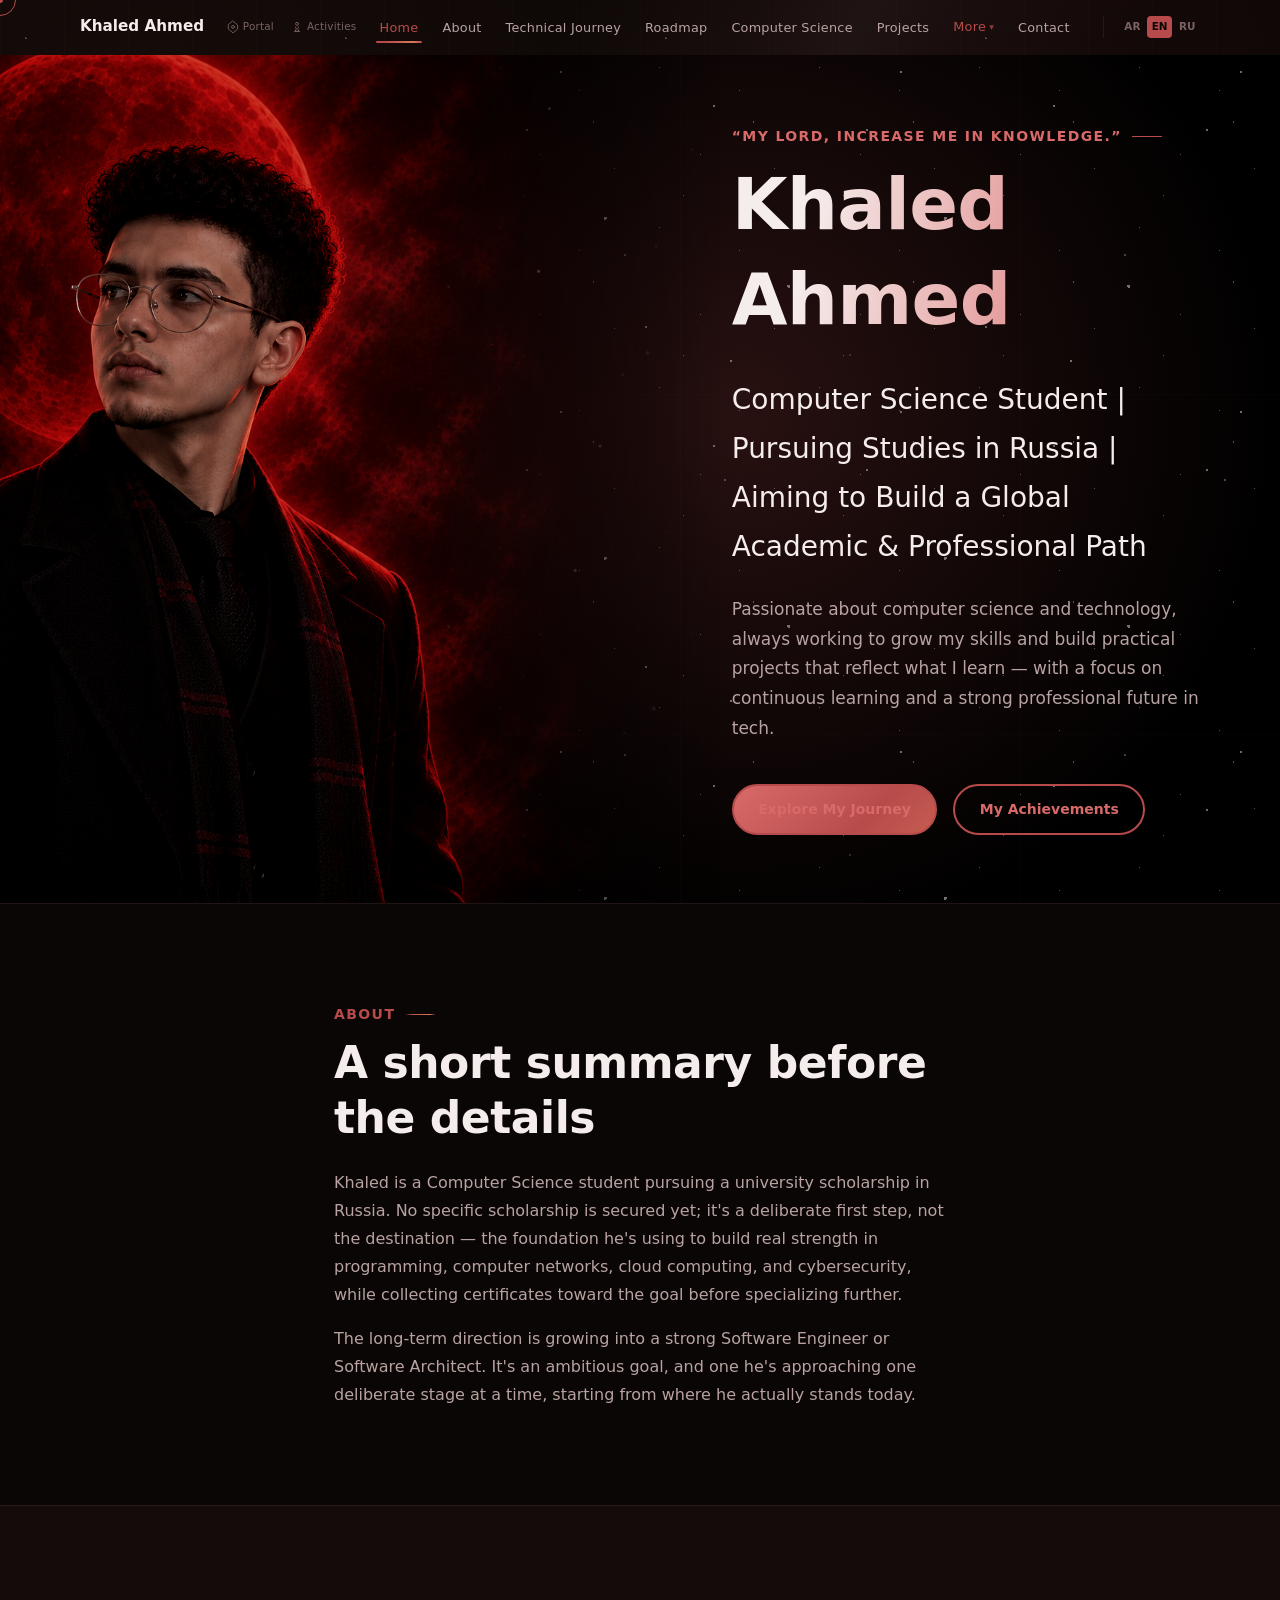
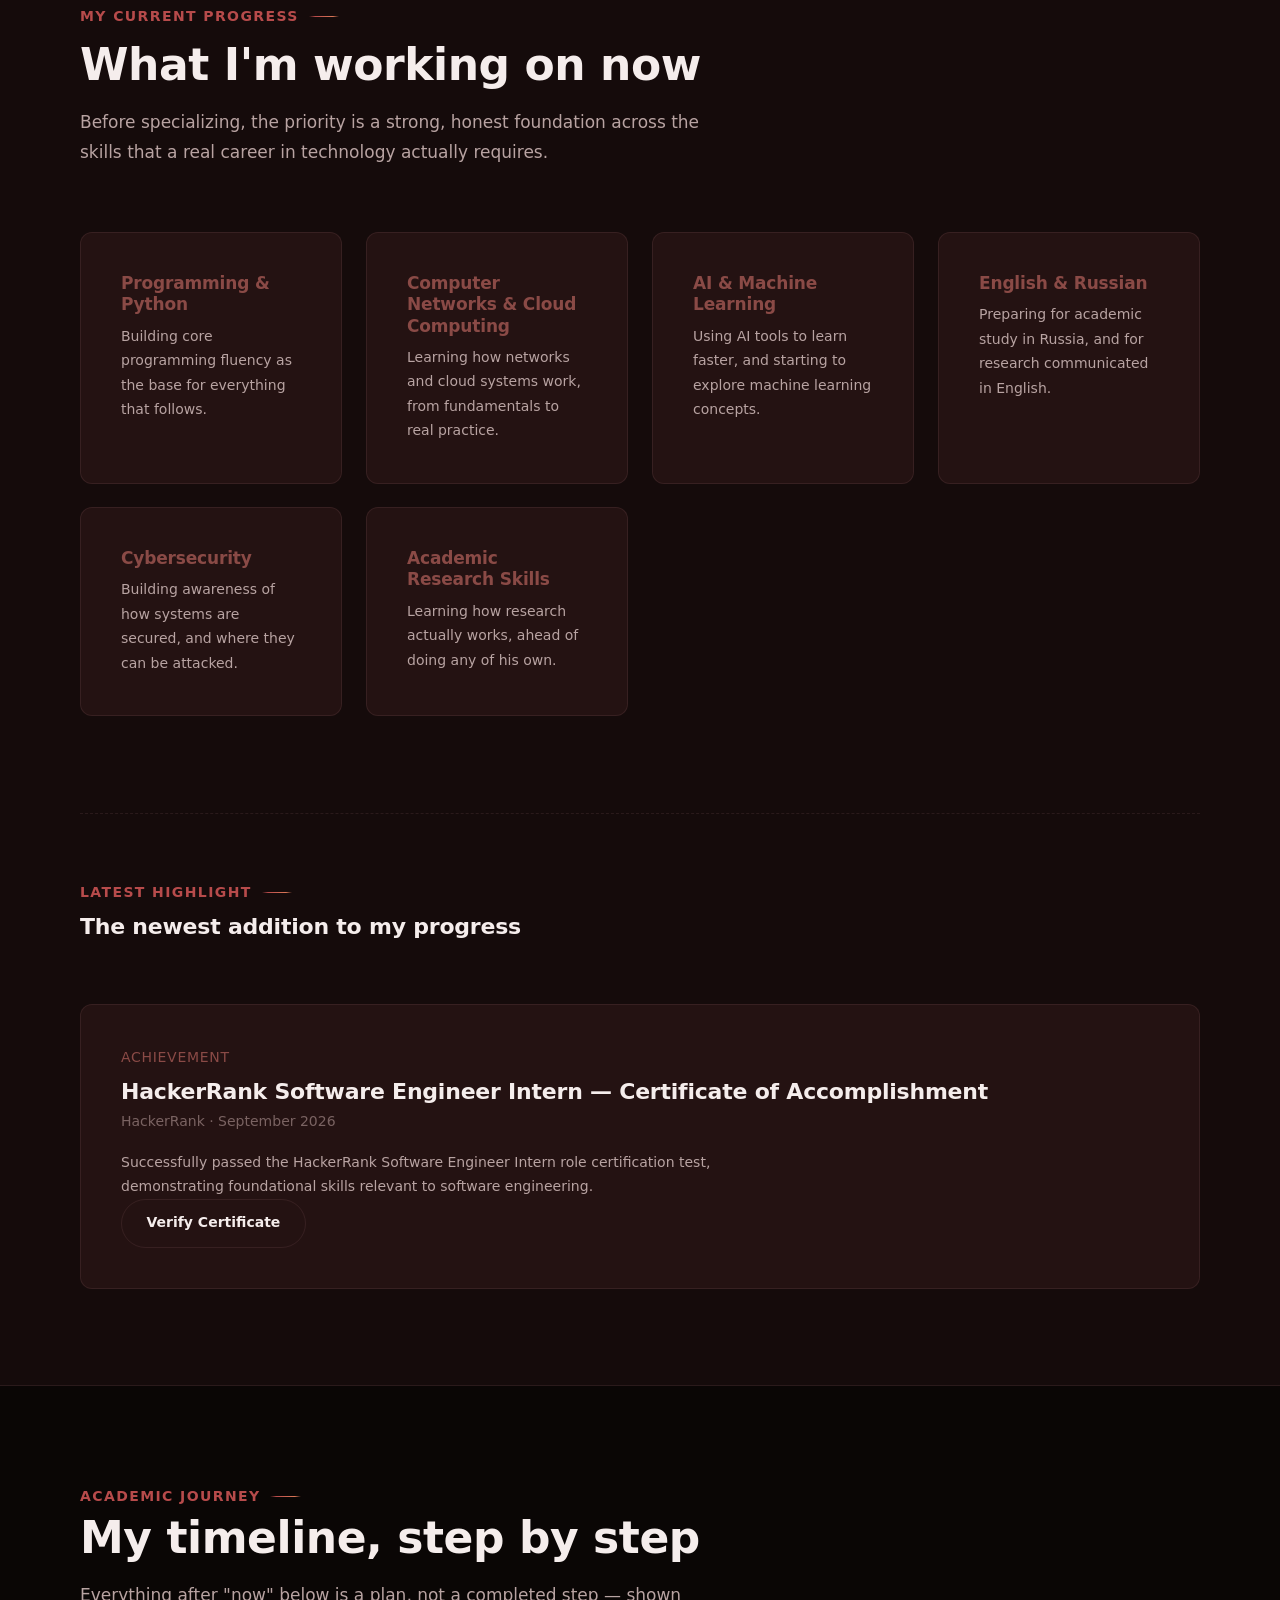
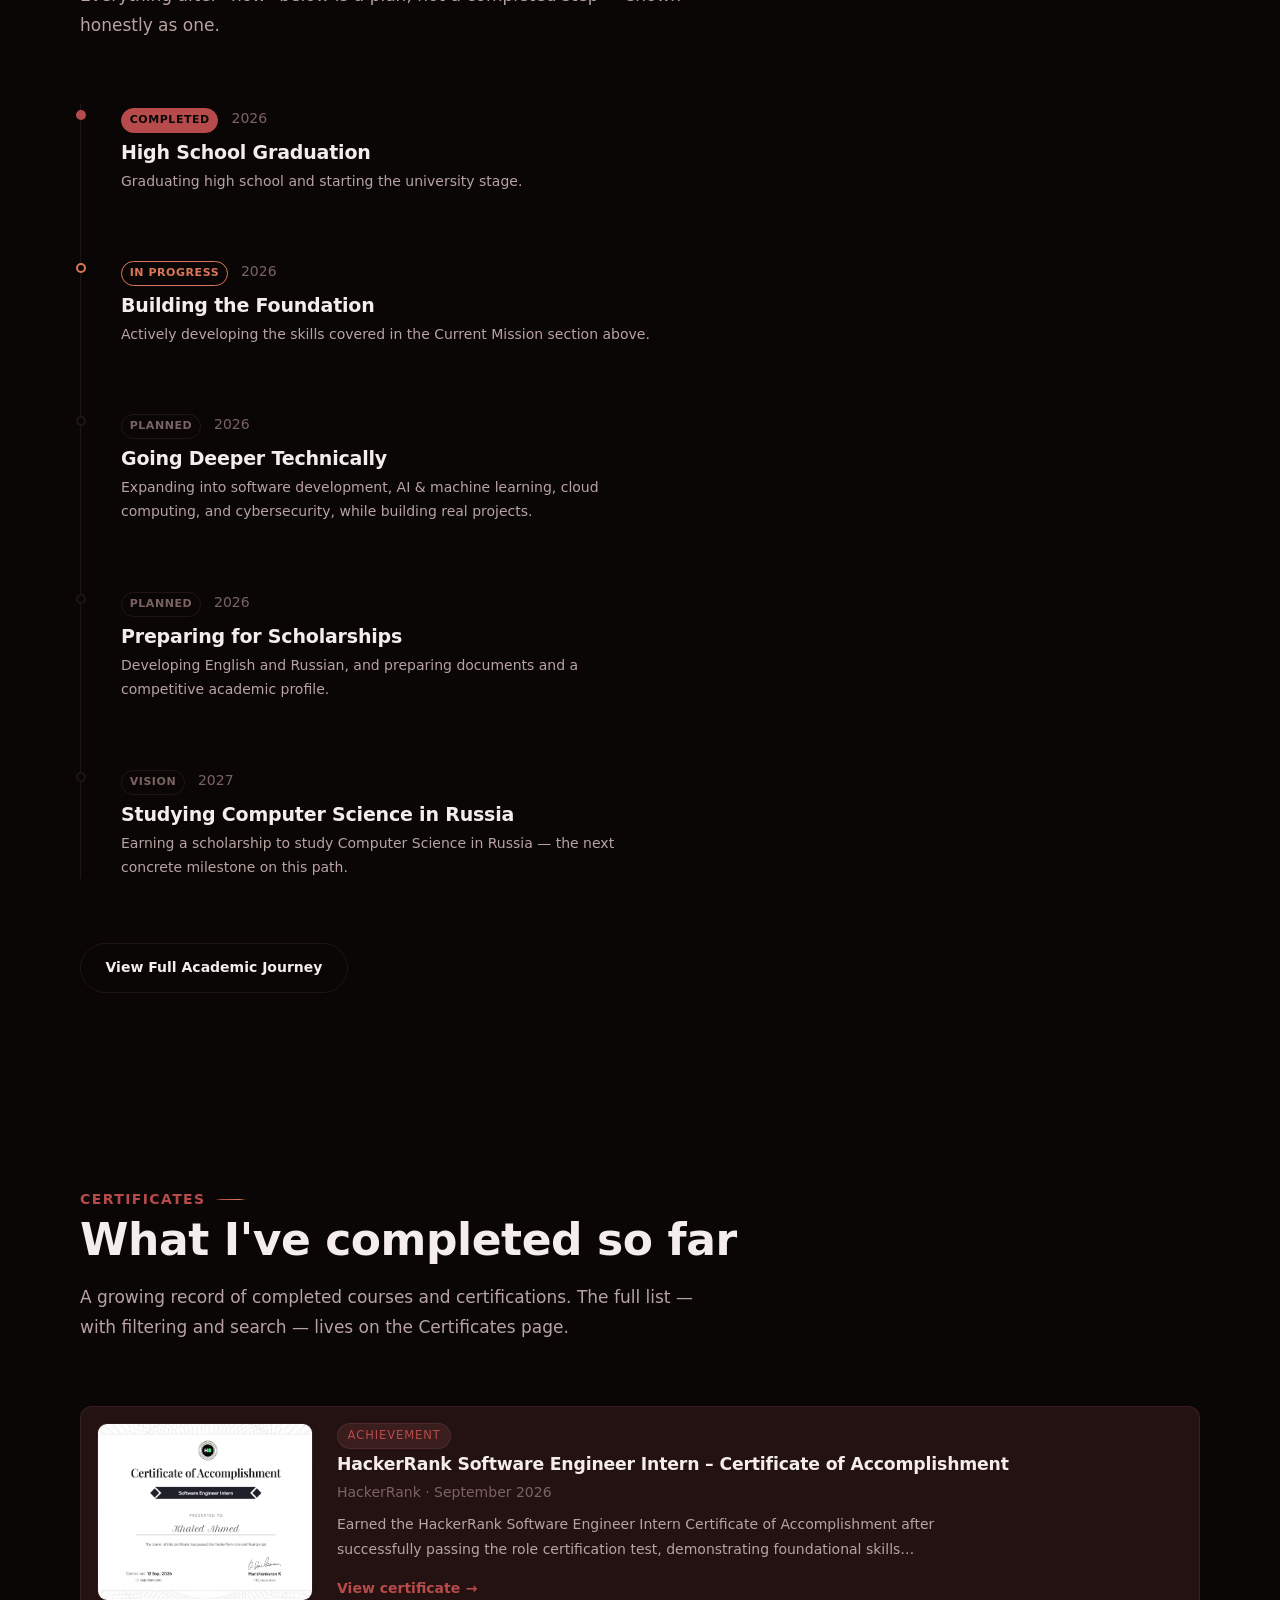
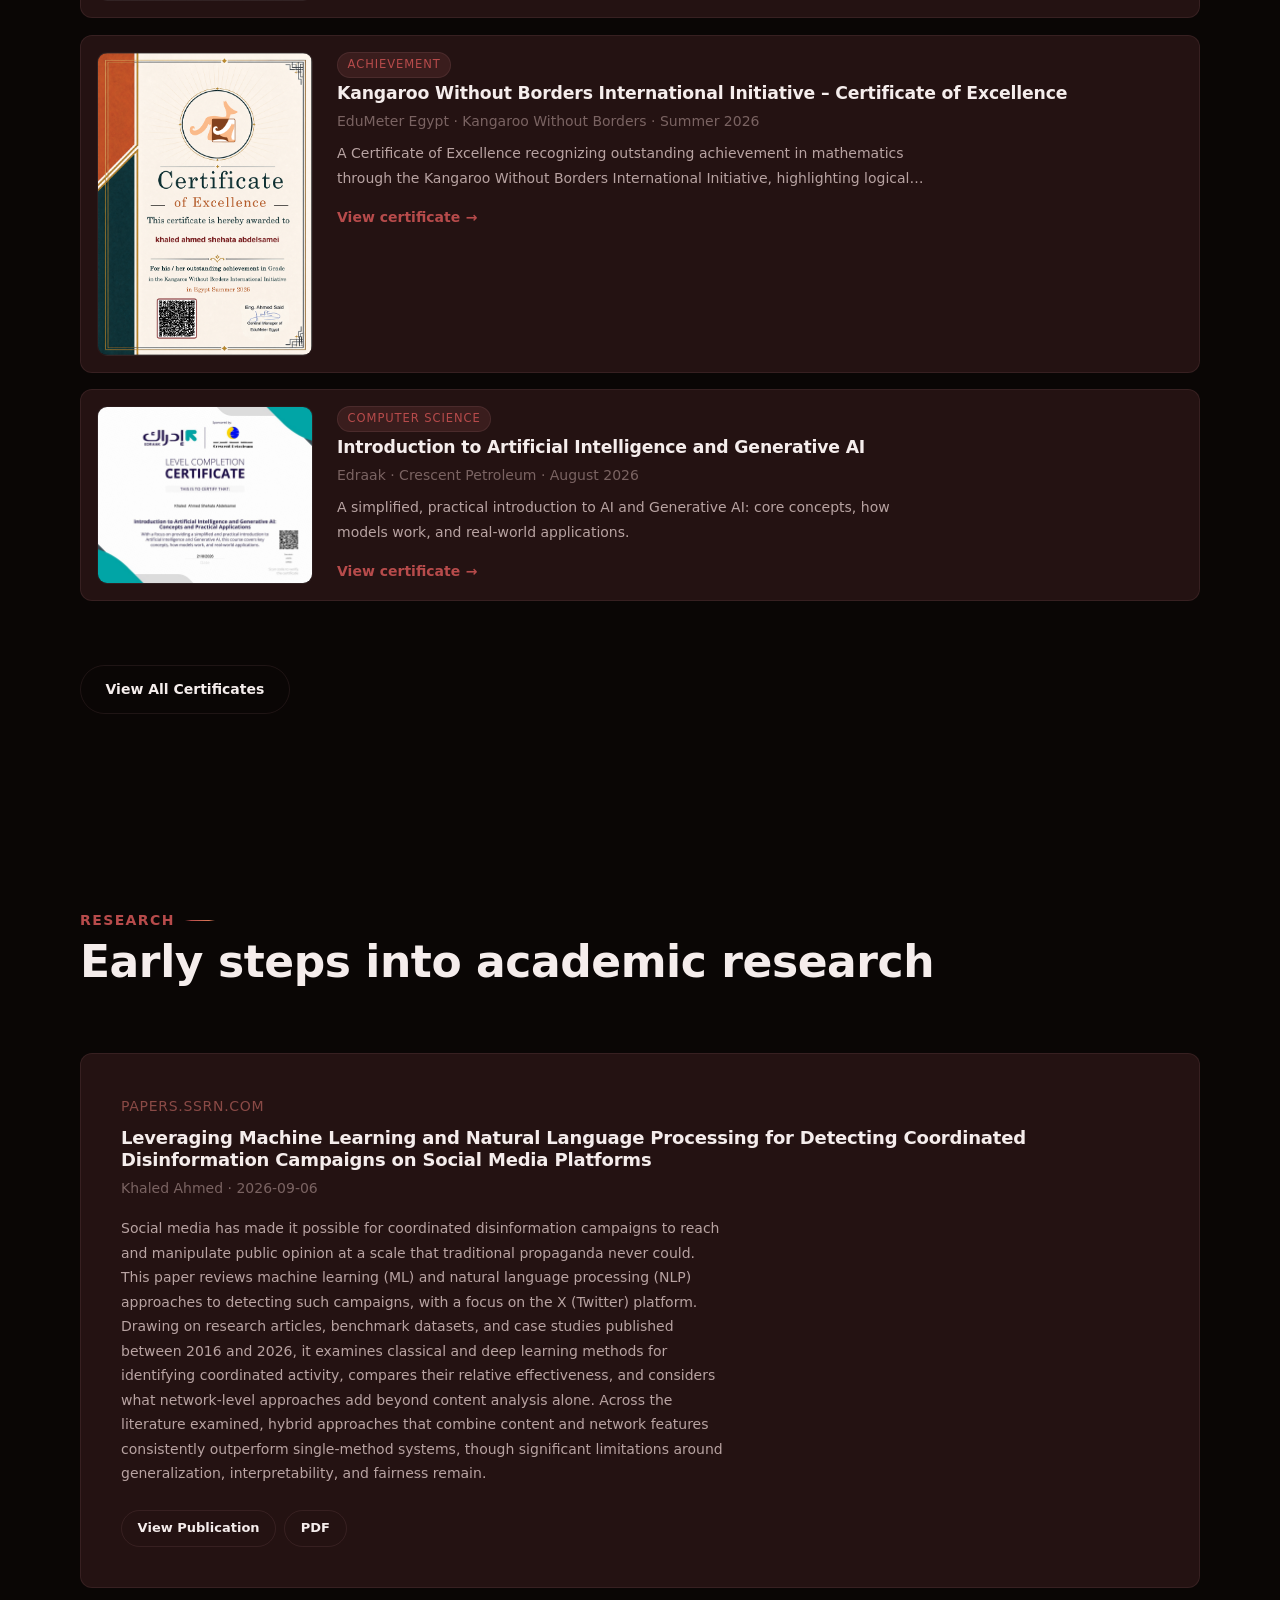
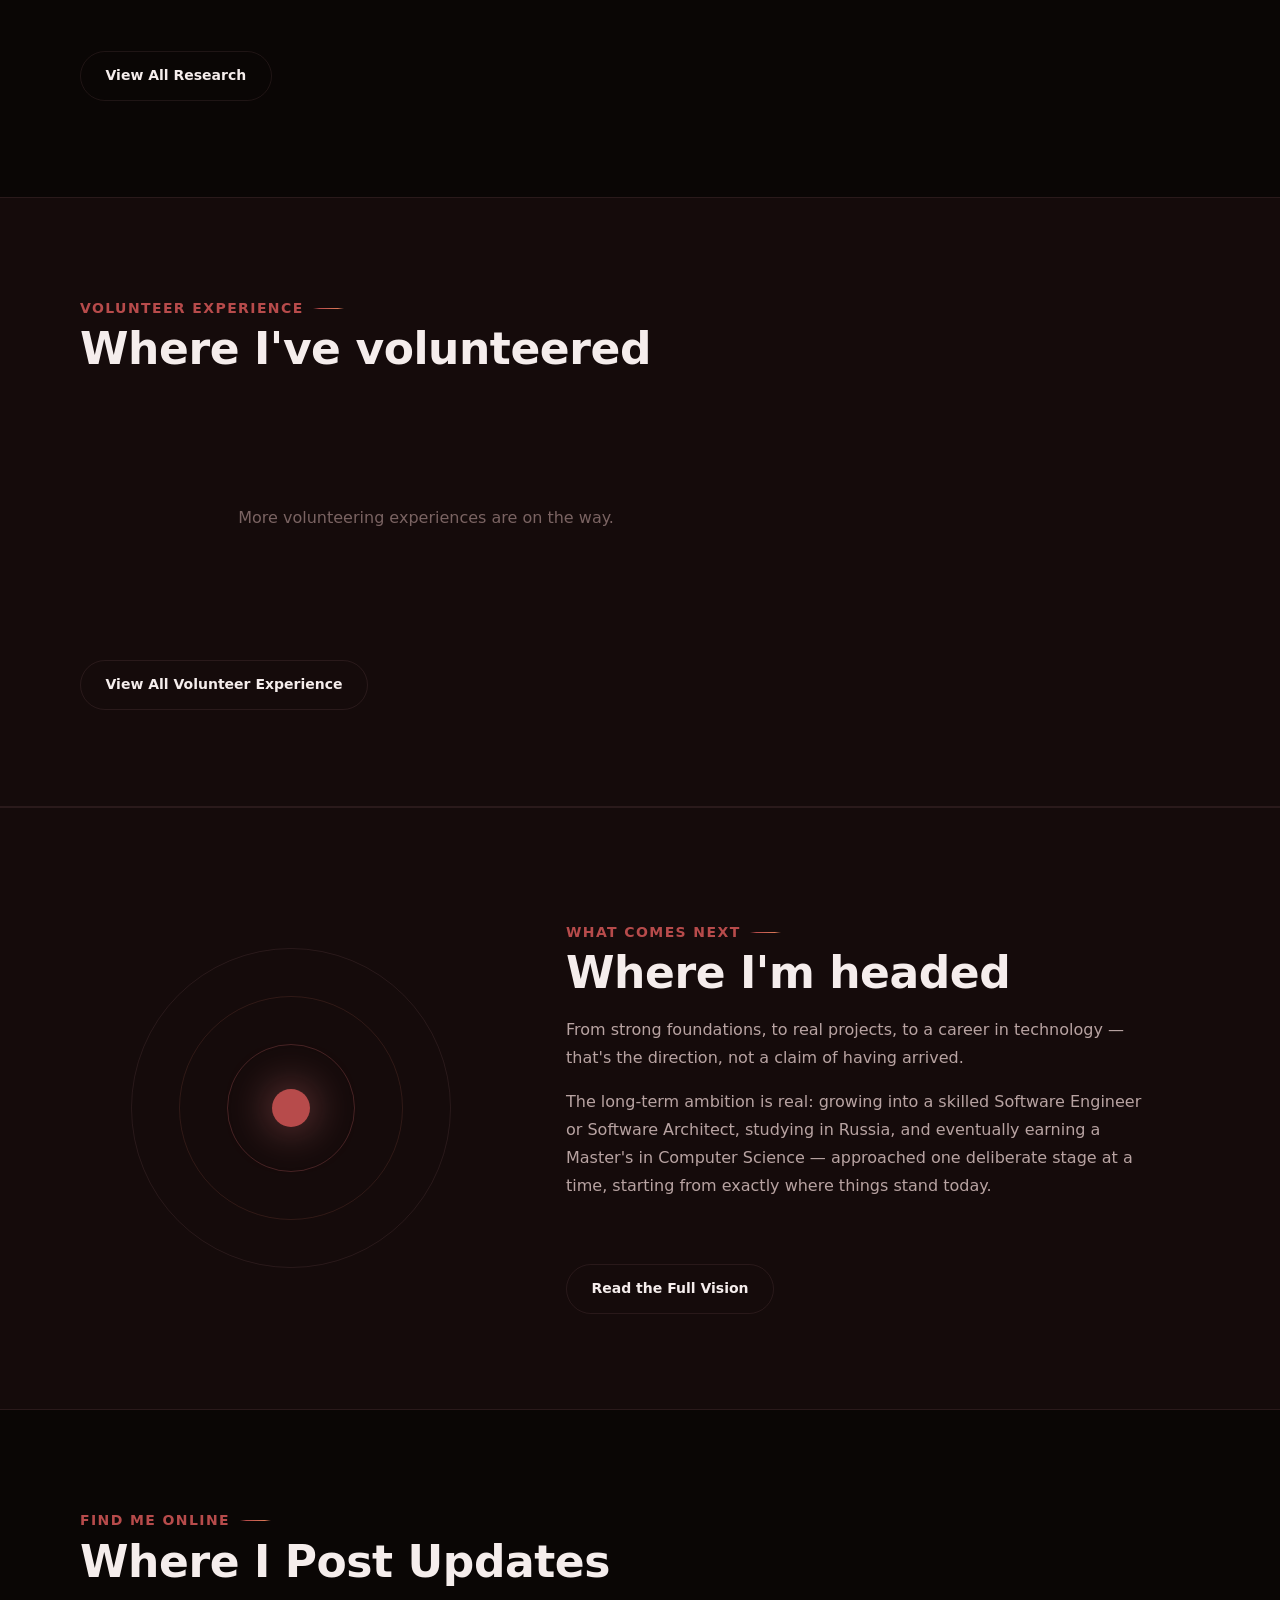
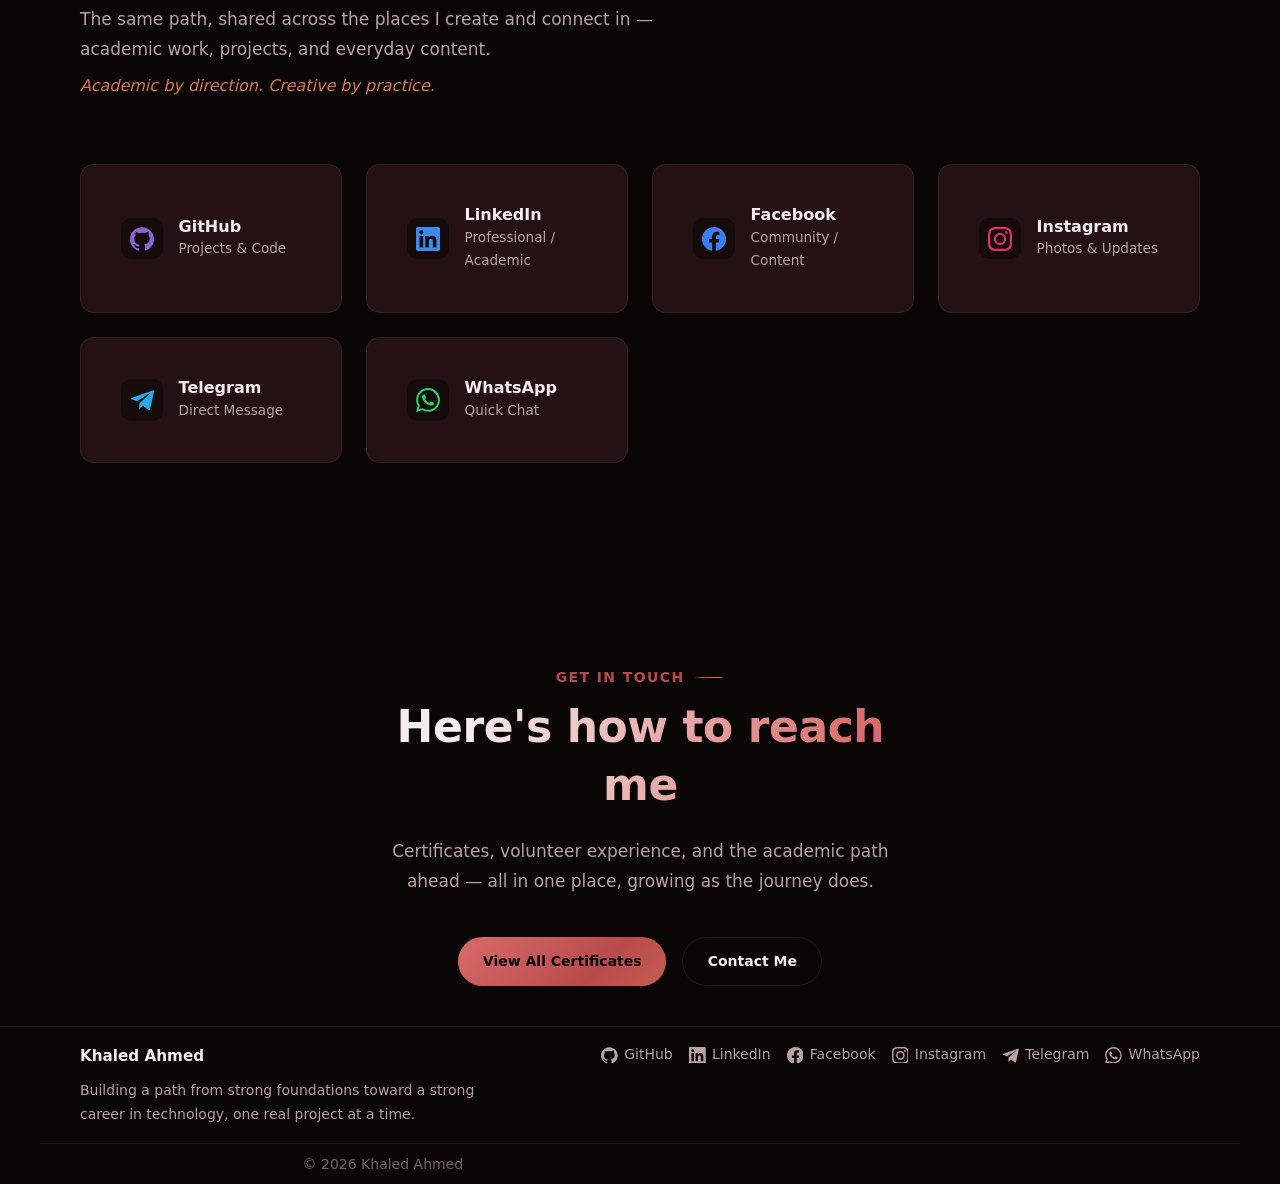
==== commit 42feabdf: "Update index.html" ====
--- a/academic/index.html
+++ b/academic/index.html
@@ -311,18 +311,44 @@
                   plain HTML.
         =========================================================== -->
         <div class="latest-highlight">
-          <p class="eyebrow reveal" data-i18n="latestEyebrow">Latest Highlight</p>
-          <h3 class="reveal" data-i18n="latestHeading">The newest addition to my progress</h3>
-
-          <div class="certificates-grid">
-            <article class="cert-card reveal">
-              <p class="cert-category">الرياضيات</p>
-              <h3 class="cert-title">شهادة تفوق — مبادرة Kangaroo Without Borders الدولية</h3>
-              <p class="cert-provider">EduMeter Egypt &middot; صيف 2026</p>
-              <p class="cert-description">تفوق في مسابقة Kangaroo Without Borders الدولية للرياضيات، النسخة المصرية.</p>
-              <a href="https://edumeteregypt.com/verify_certificate.php?data=eyJzdHVkZW50X2lkIjoia2hhbGVkMjAwNzEyMjA0ODAiLCJpdGVtX2lkIjoiMjAyNjY4Y2RmMDBjYzIwMjYiLCJjZXJ0aWZpY2F0ZV90eXBlIjoiXHUwNjJhXHUwNjQxXHUwNjQ4XHUwNjQyIn0%3D" class="btn btn-secondary" target="_blank" rel="noopener">انقر للتحقق</a>
-            </article>
-          </div>
+  <p class="eyebrow reveal" data-i18n="latestEyebrow">Latest Highlight</p>
+
+  <h3 class="reveal" data-i18n="latestHeading">
+    The newest addition to my progress
+  </h3>
+
+  <div class="certificates-grid">
+    <article class="cert-card reveal">
+
+      <p class="cert-category" data-i18n="latestCertCategory">
+        Achievement
+      </p>
+
+      <h3 class="cert-title" data-i18n="latestCertTitle">
+        HackerRank Software Engineer Intern — Certificate of Accomplishment
+      </h3>
+
+      <p class="cert-provider" data-i18n="latestCertProvider">
+        HackerRank · September 2026
+      </p>
+
+      <p class="cert-description" data-i18n="latestCertDescription">
+        Successfully passed the HackerRank Software Engineer Intern role certification test, demonstrating foundational skills relevant to software engineering.
+      </p>
+
+      <a 
+        href="https://www.hackerrank.com/certificates/iframe/deb795ff2390"
+        class="btn btn-secondary"
+        target="_blank"
+        rel="noopener"
+        data-i18n="latestCertVerify"
+      >
+        Verify Certificate
+      </a>
+
+    </article>
+  </div>
+</div>
 
           <!-- TEMPLATE 2 — RESEARCH (copy, uncomment, fill in)
           <div class="certificates-grid">
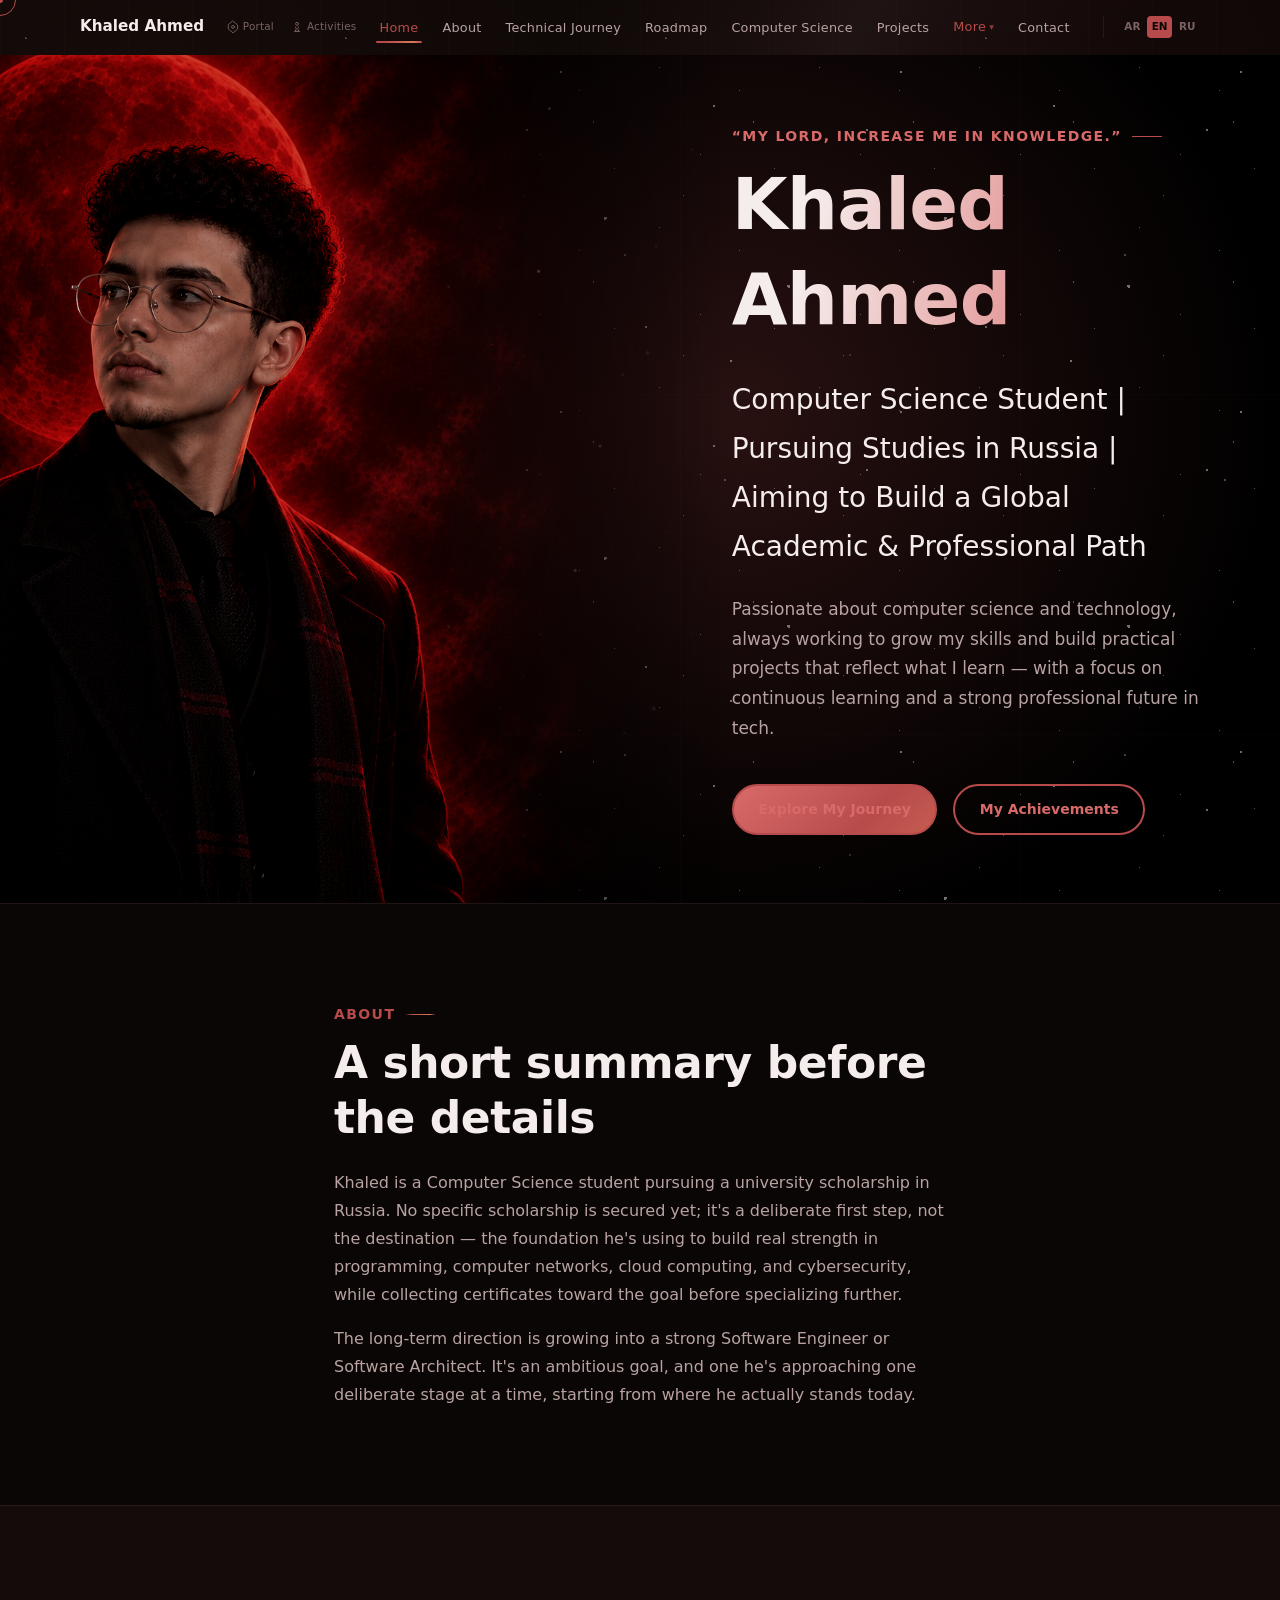
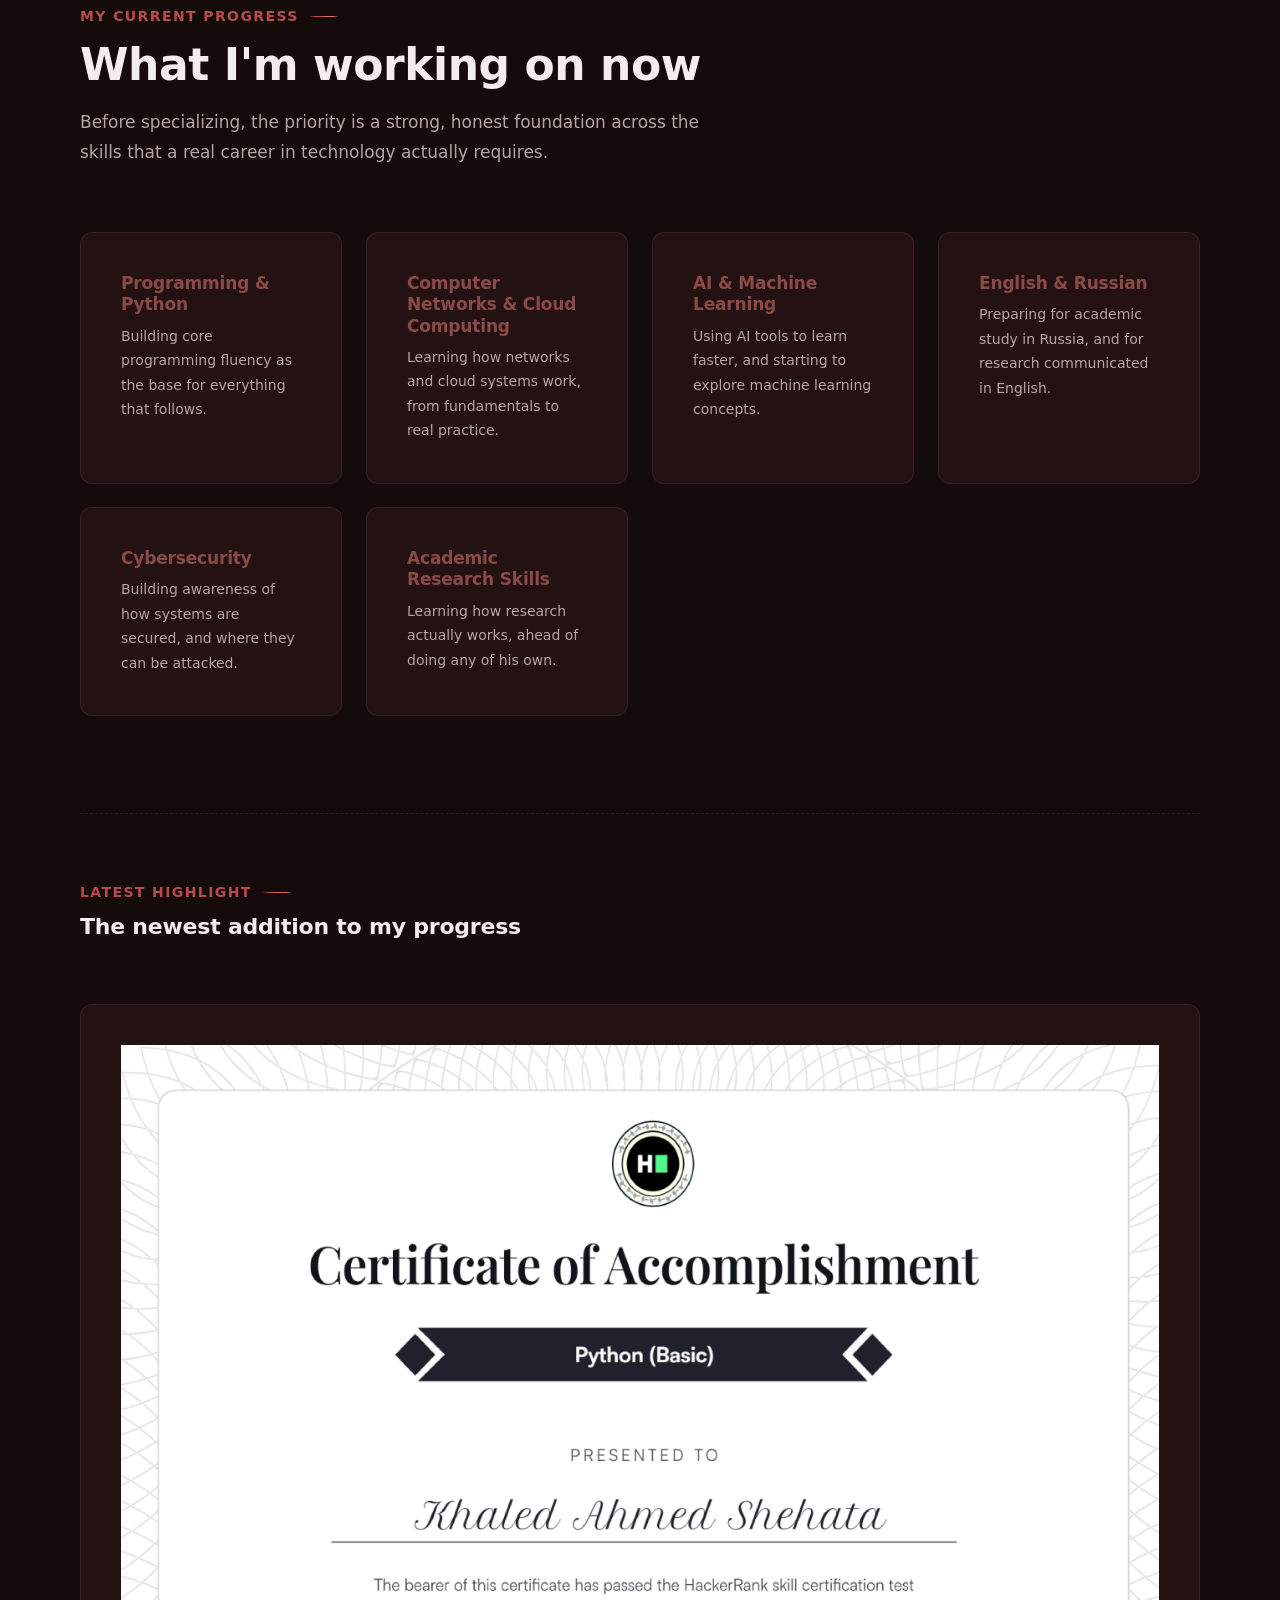
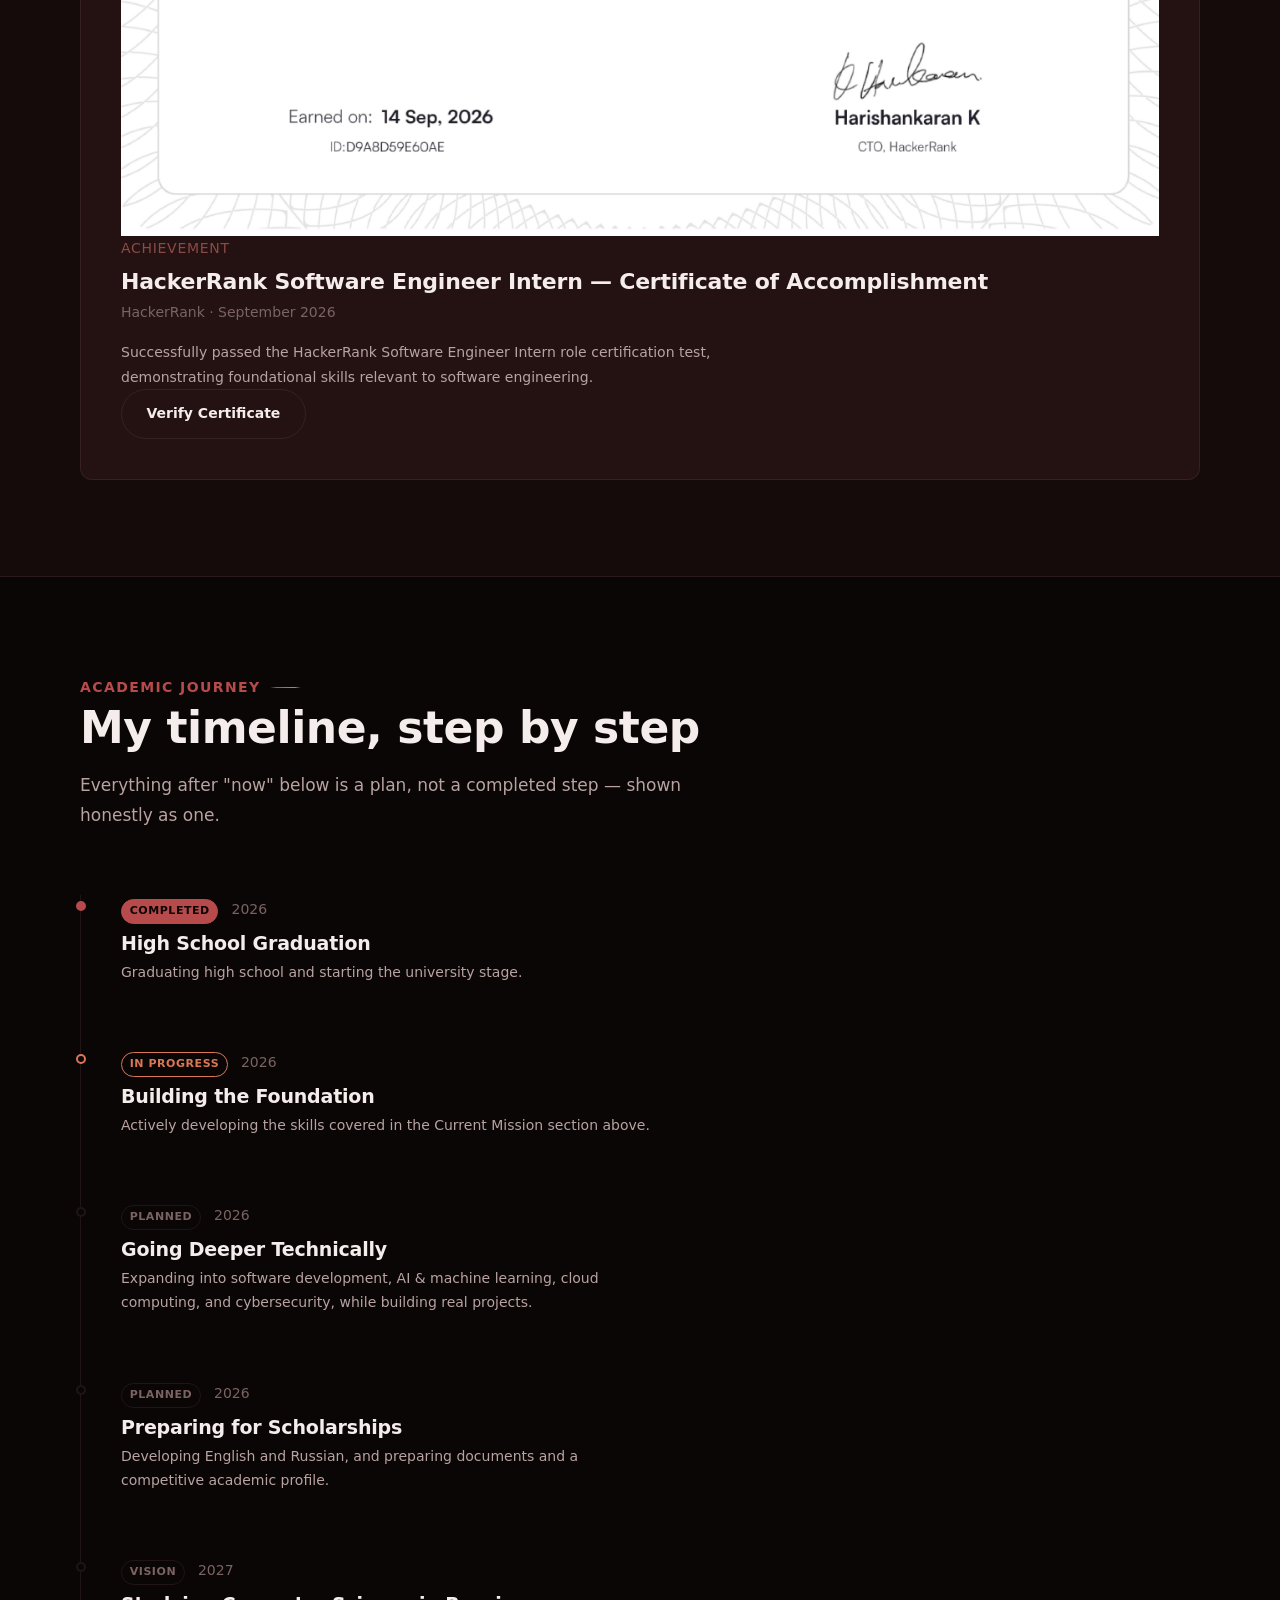
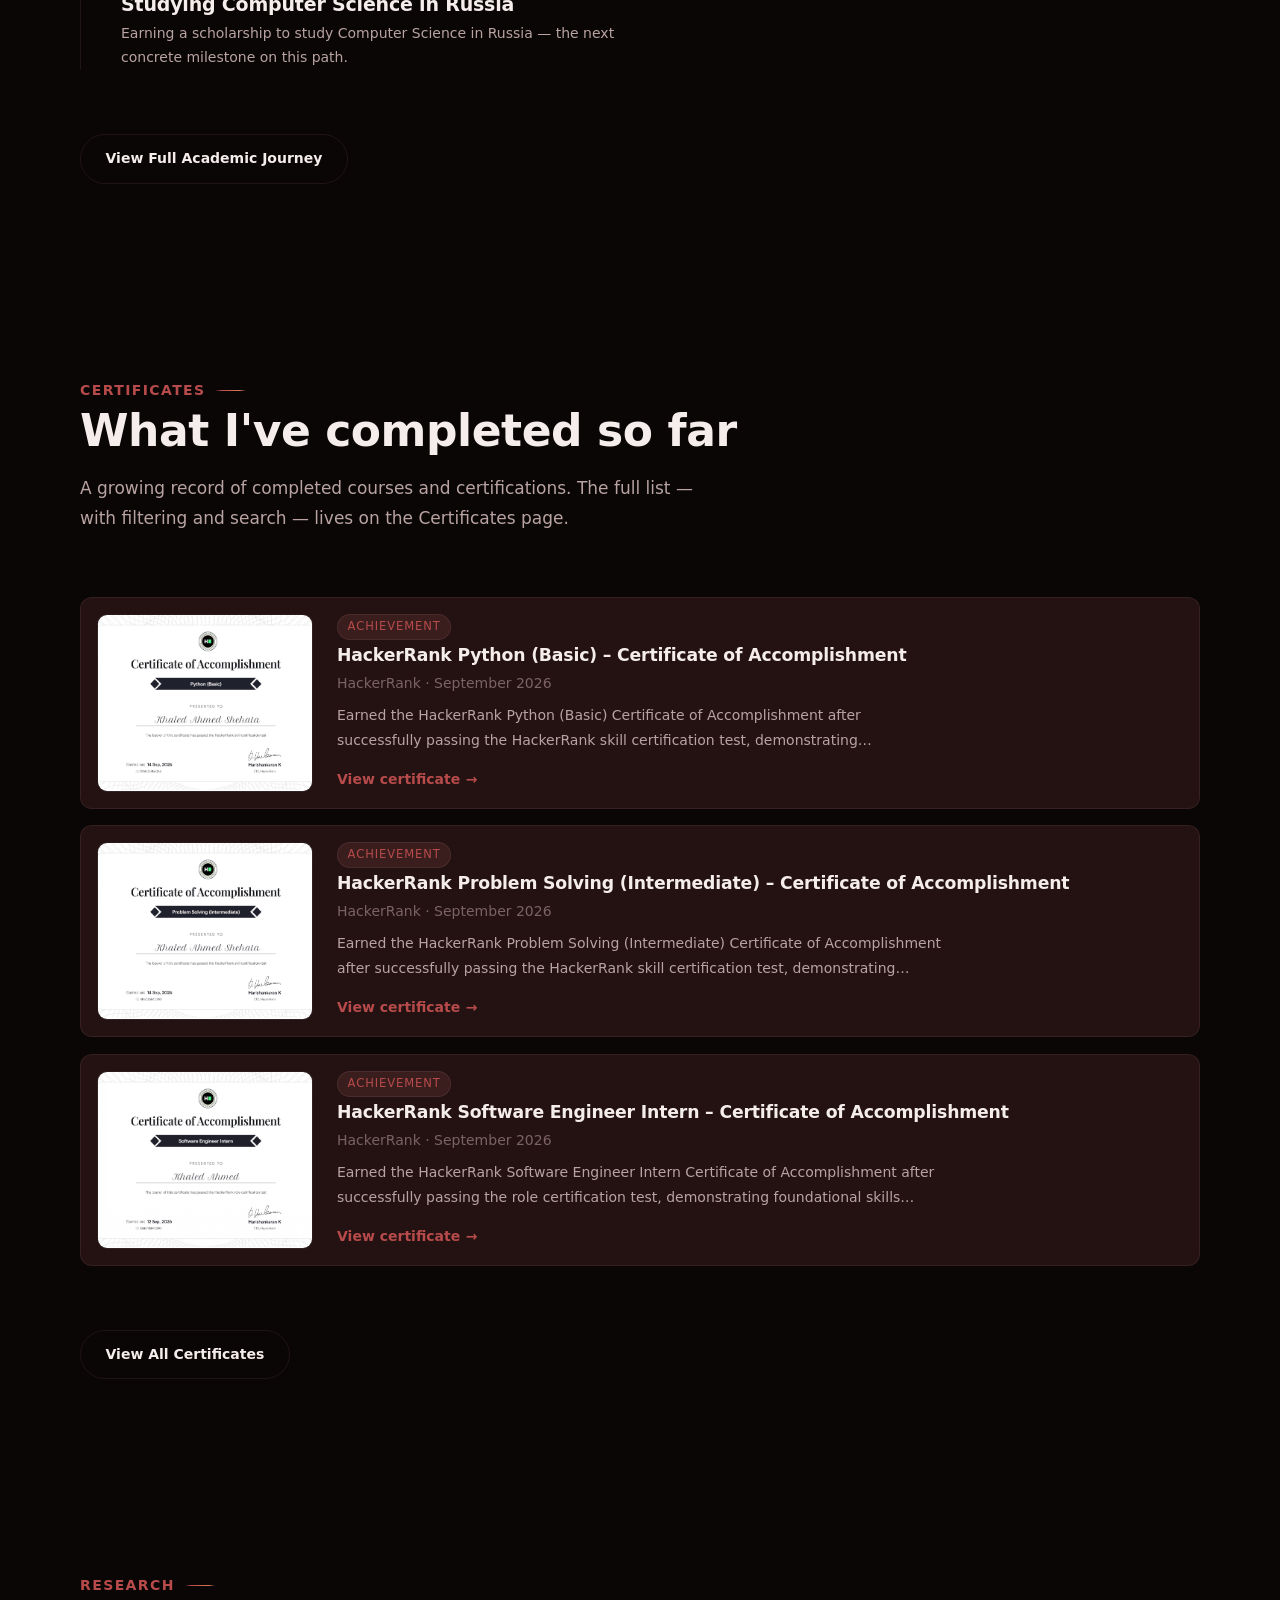
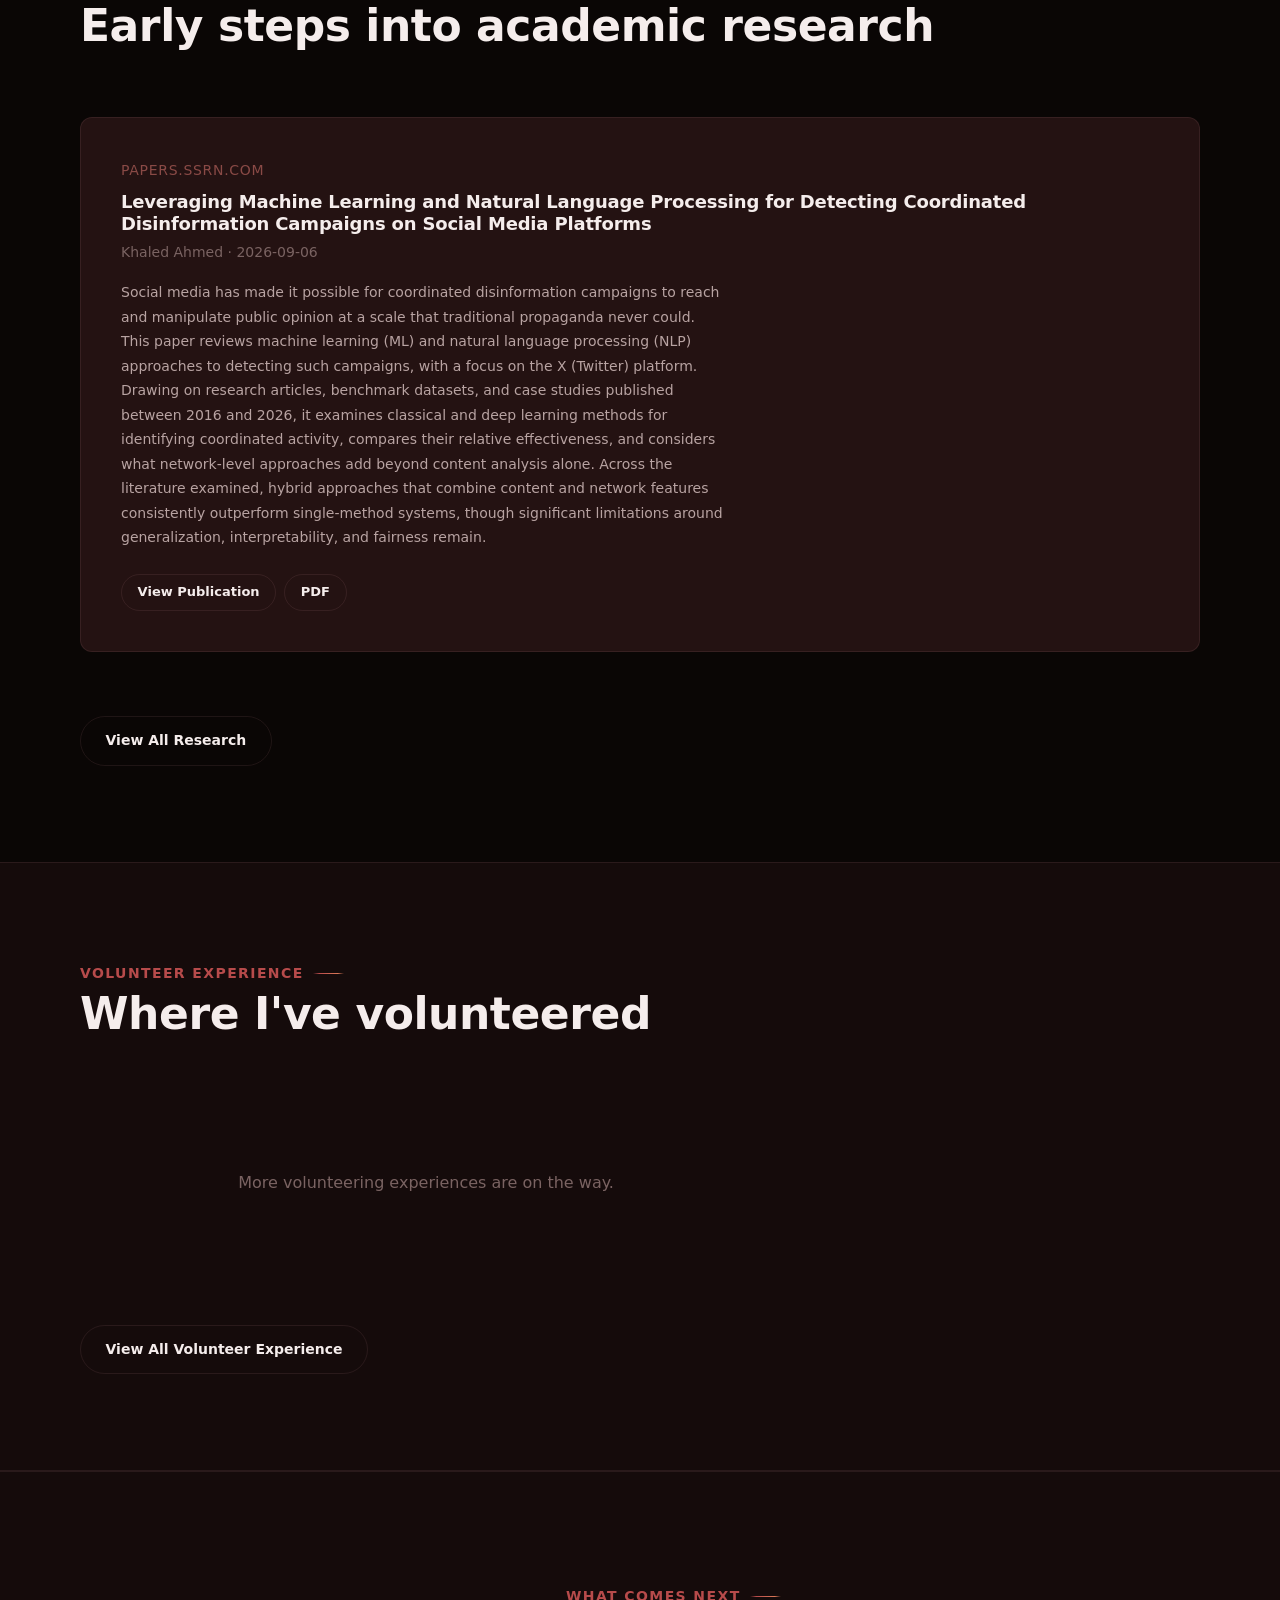
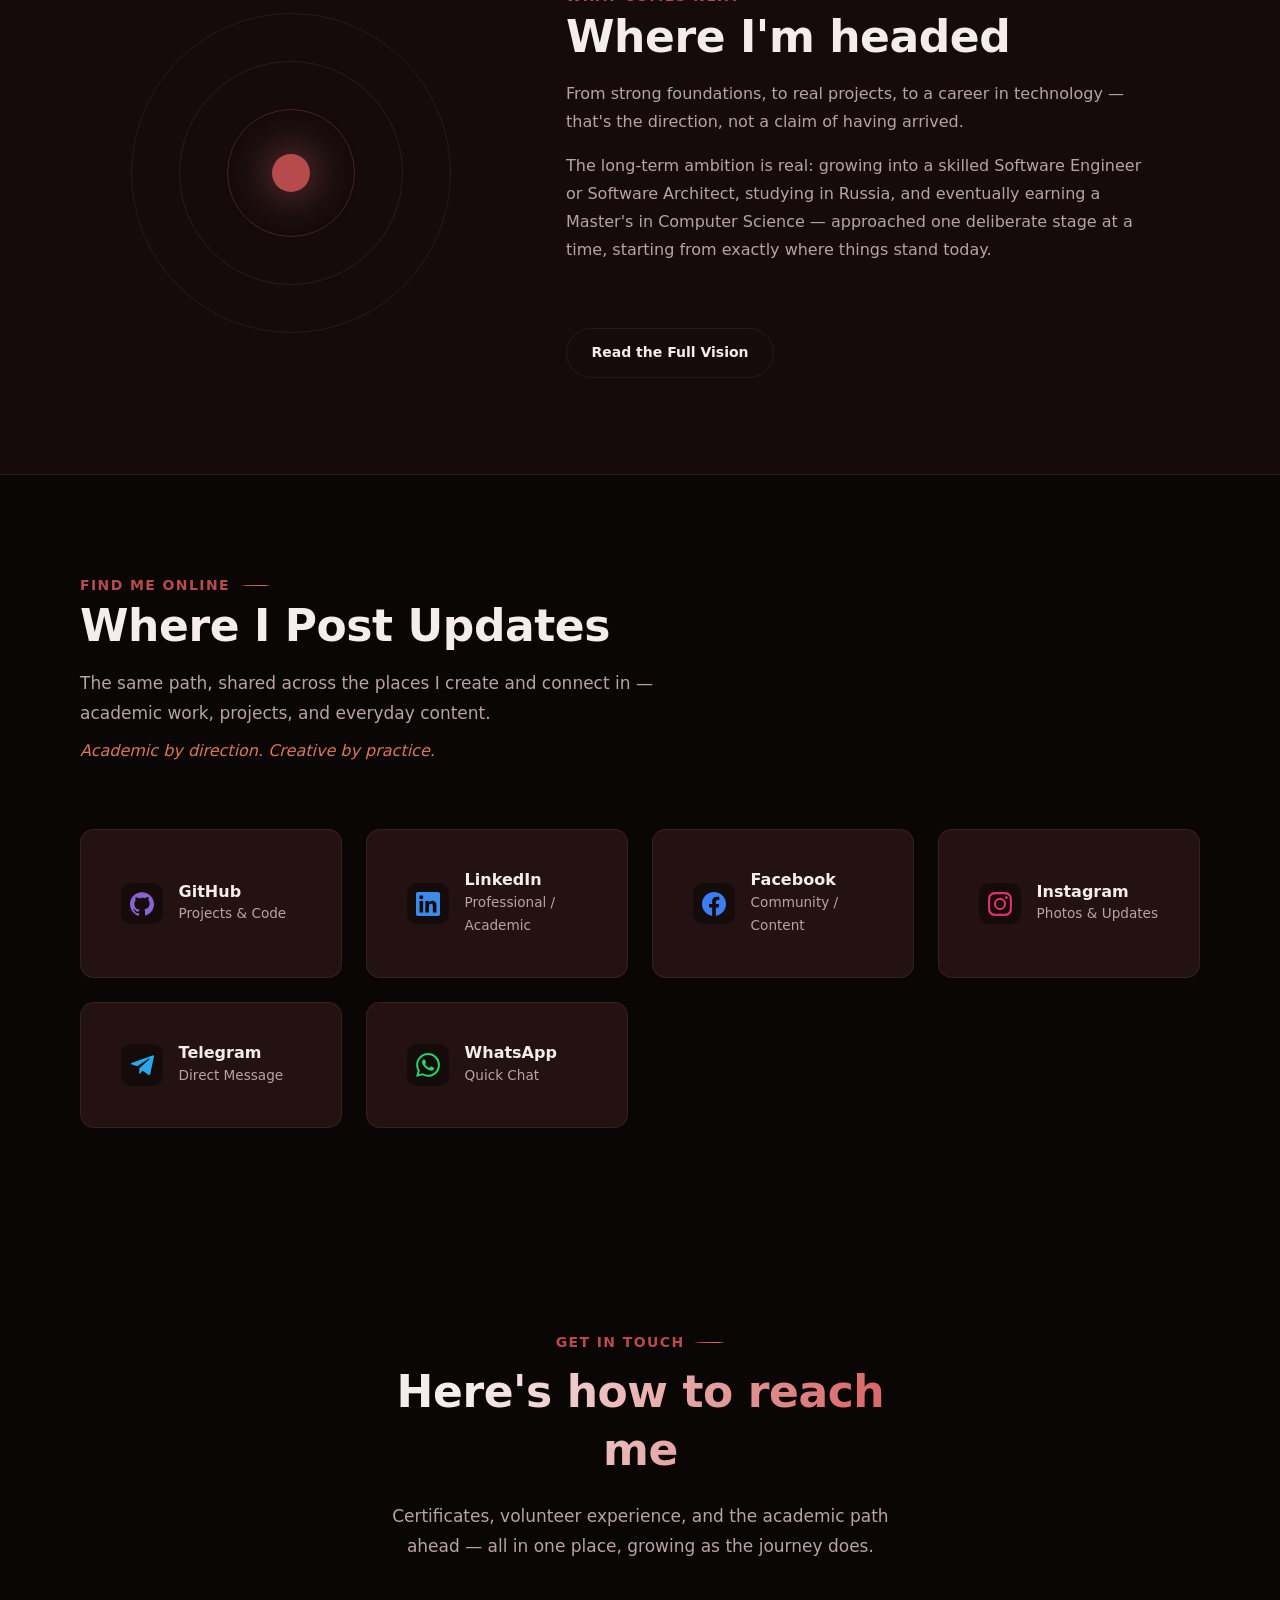
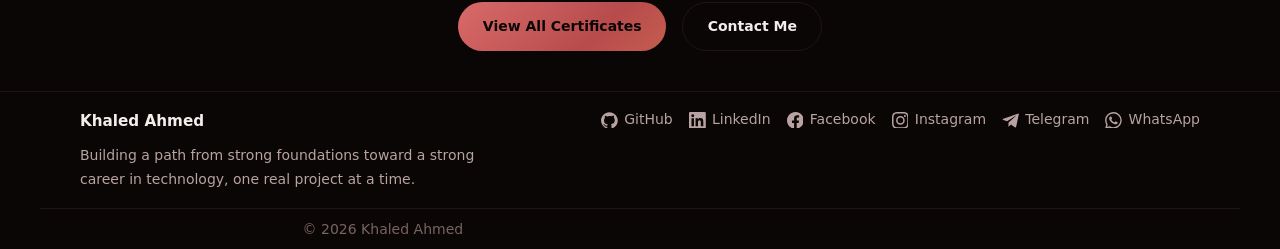
==== commit 3468a93a: "Update index.html" ====
--- a/academic/index.html
+++ b/academic/index.html
@@ -311,7 +311,9 @@
                   plain HTML.
         =========================================================== -->
         <div class="latest-highlight">
-  <p class="eyebrow reveal" data-i18n="latestEyebrow">Latest Highlight</p>
+  <p class="eyebrow reveal" data-i18n="latestEyebrow">
+    Latest Highlight
+  </p>
 
   <h3 class="reveal" data-i18n="latestHeading">
     The newest addition to my progress
@@ -320,12 +322,18 @@
   <div class="certificates-grid">
     <article class="cert-card reveal">
 
+      <img
+        src="assets/certificates/python.jpg"
+        alt="HackerRank Python Basic Certificate"
+        class="cert-image"
+      >
+
       <p class="cert-category" data-i18n="latestCertCategory">
         Achievement
       </p>
 
       <h3 class="cert-title" data-i18n="latestCertTitle">
-        HackerRank Software Engineer Intern — Certificate of Accomplishment
+        HackerRank Python (Basic) — Certificate of Accomplishment
       </h3>
 
       <p class="cert-provider" data-i18n="latestCertProvider">
@@ -333,11 +341,11 @@
       </p>
 
       <p class="cert-description" data-i18n="latestCertDescription">
-        Successfully passed the HackerRank Software Engineer Intern role certification test, demonstrating foundational skills relevant to software engineering.
+        Successfully passed the HackerRank Python (Basic) skill certification test, demonstrating foundational knowledge and programming skills in Python.
       </p>
 
-      <a 
-        href="https://www.hackerrank.com/certificates/iframe/deb795ff2390"
+      <a
+        href="#"
         class="btn btn-secondary"
         target="_blank"
         rel="noopener"
@@ -349,7 +357,6 @@
     </article>
   </div>
 </div>
-
           <!-- TEMPLATE 2 — RESEARCH (copy, uncomment, fill in)
           <div class="certificates-grid">
             <article class="cert-card reveal">
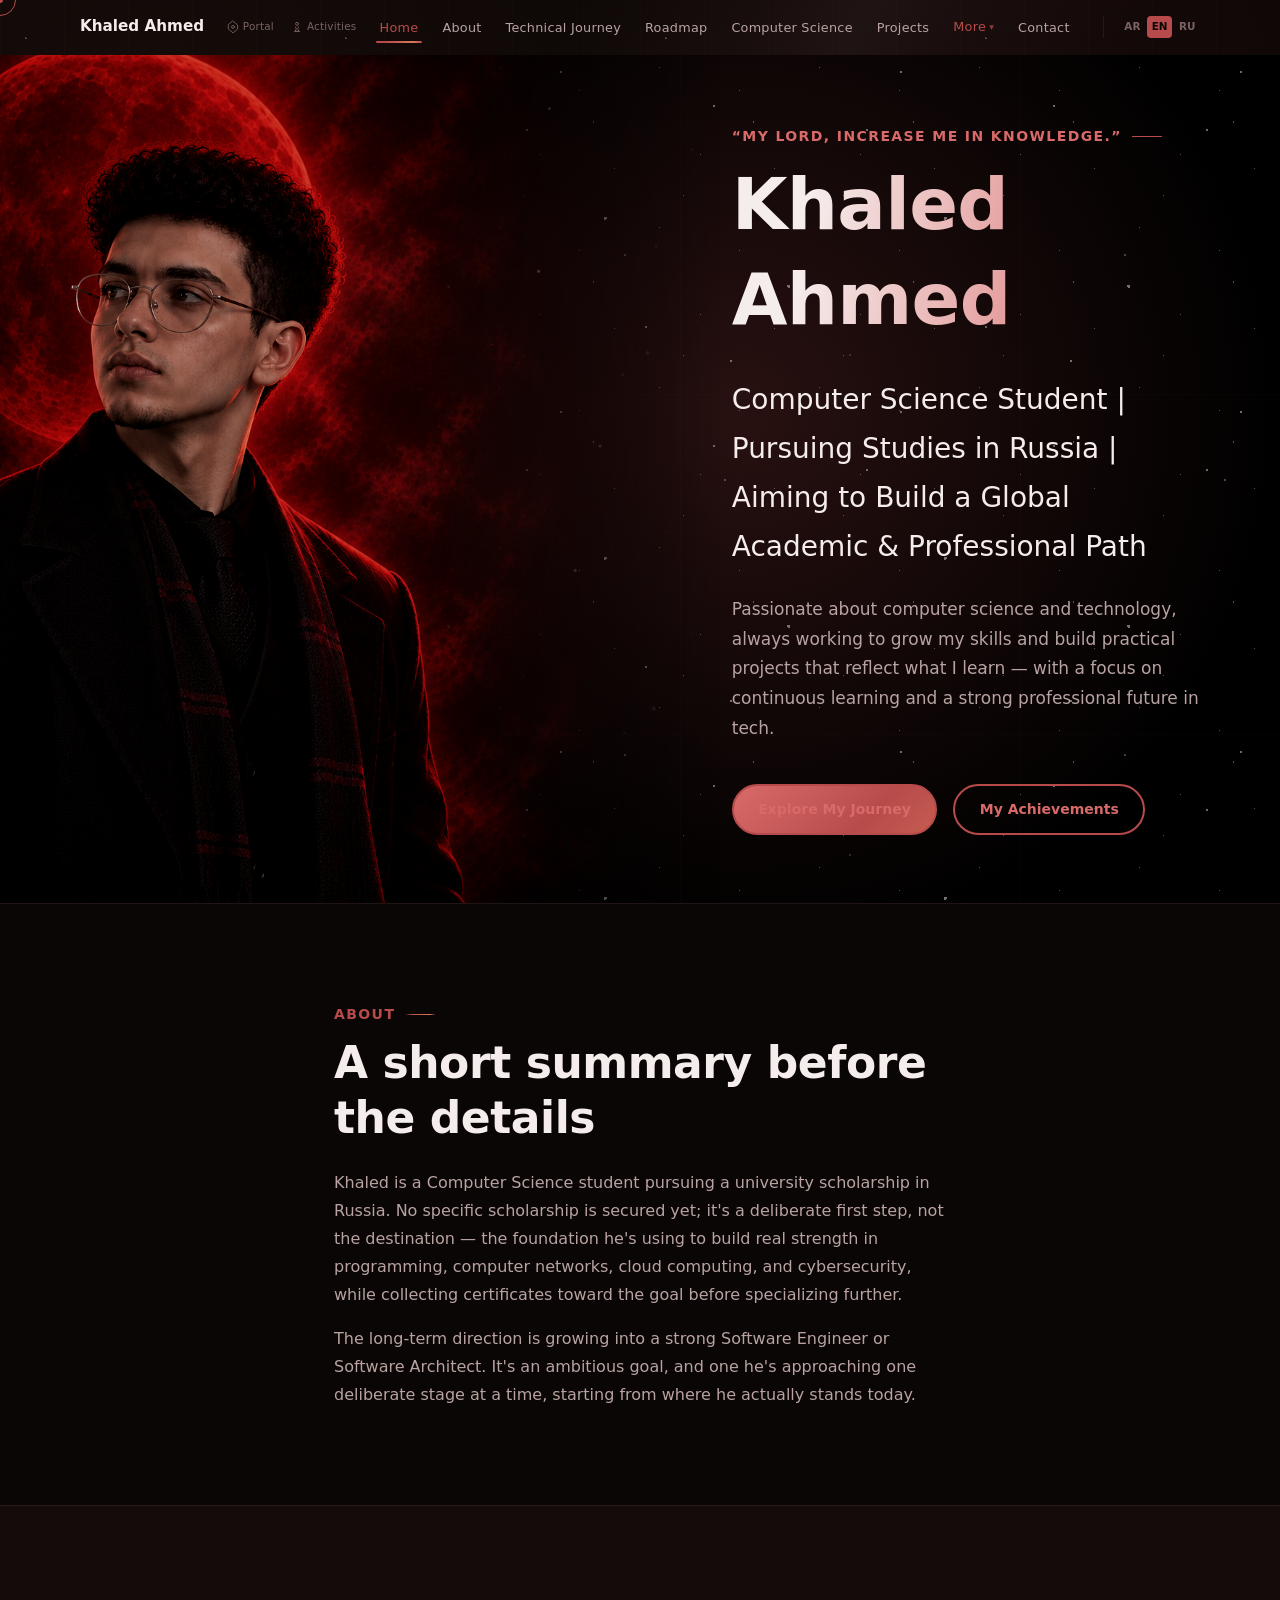
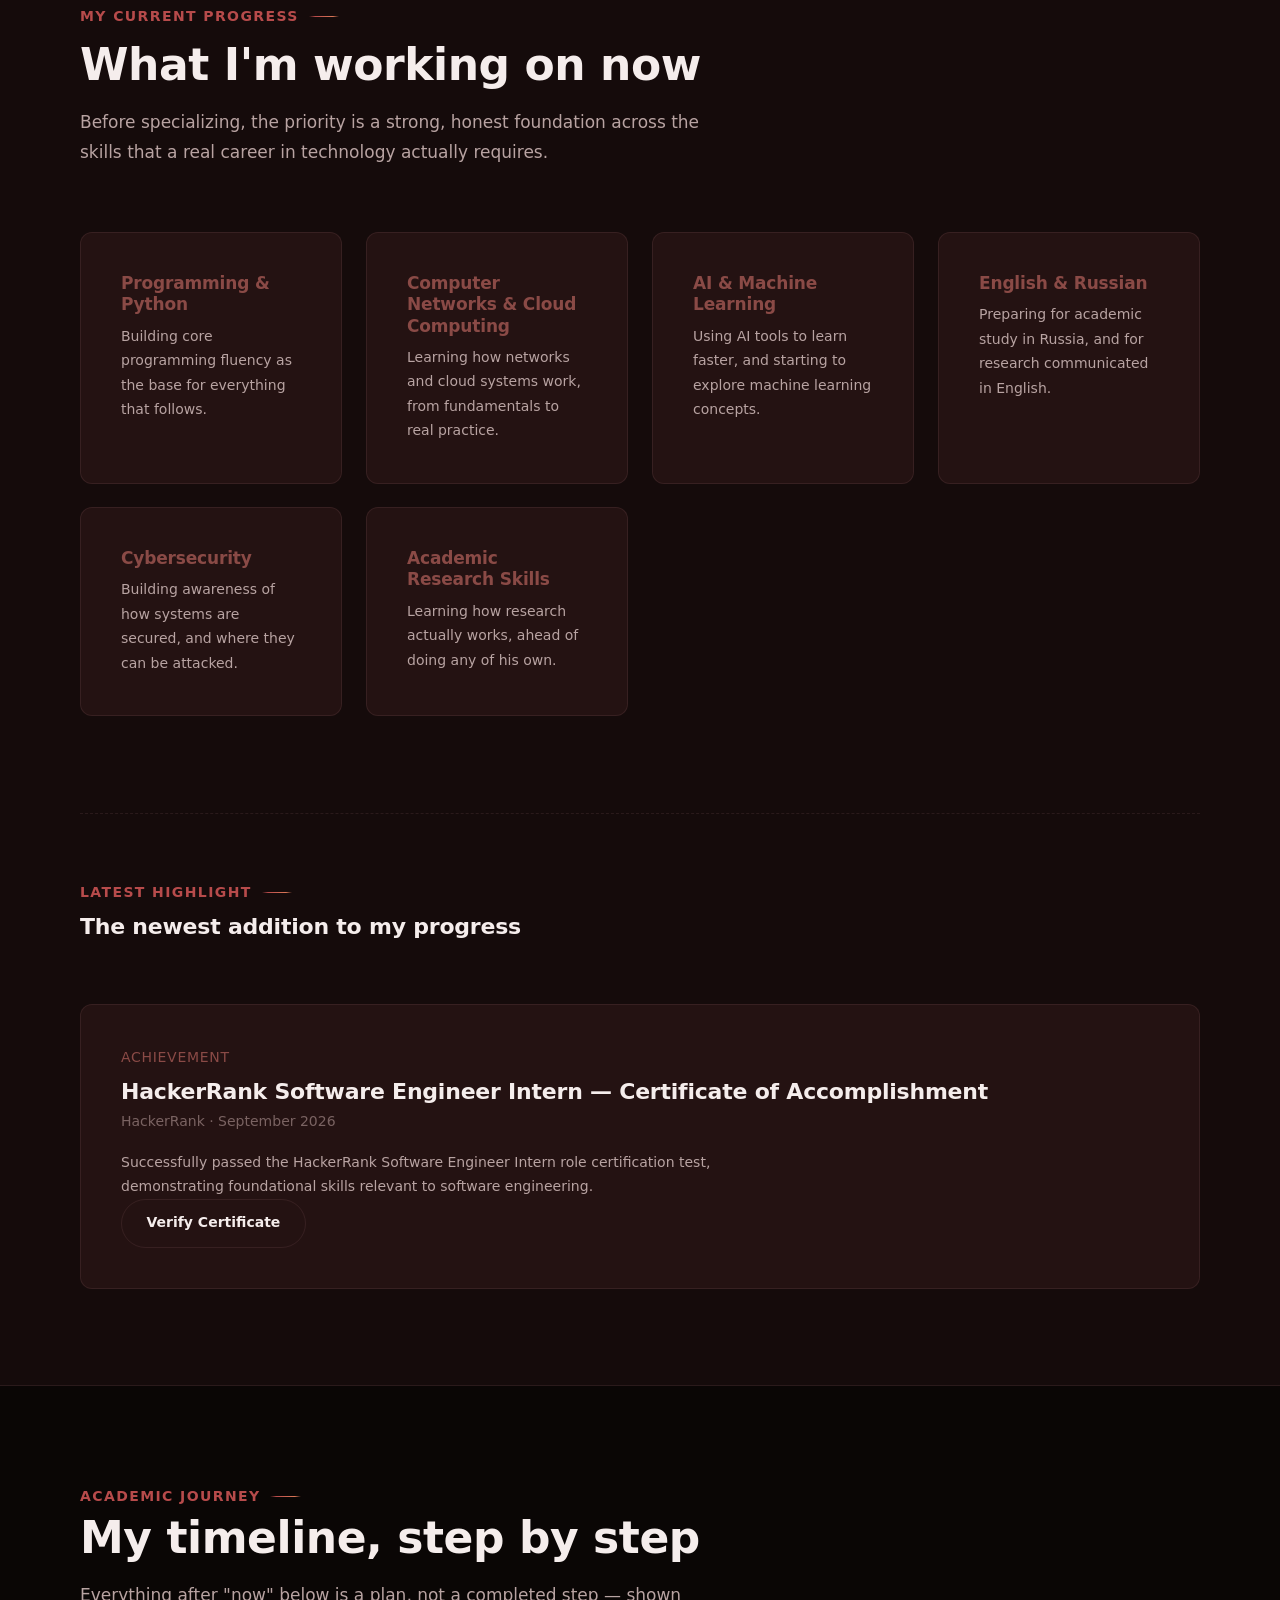
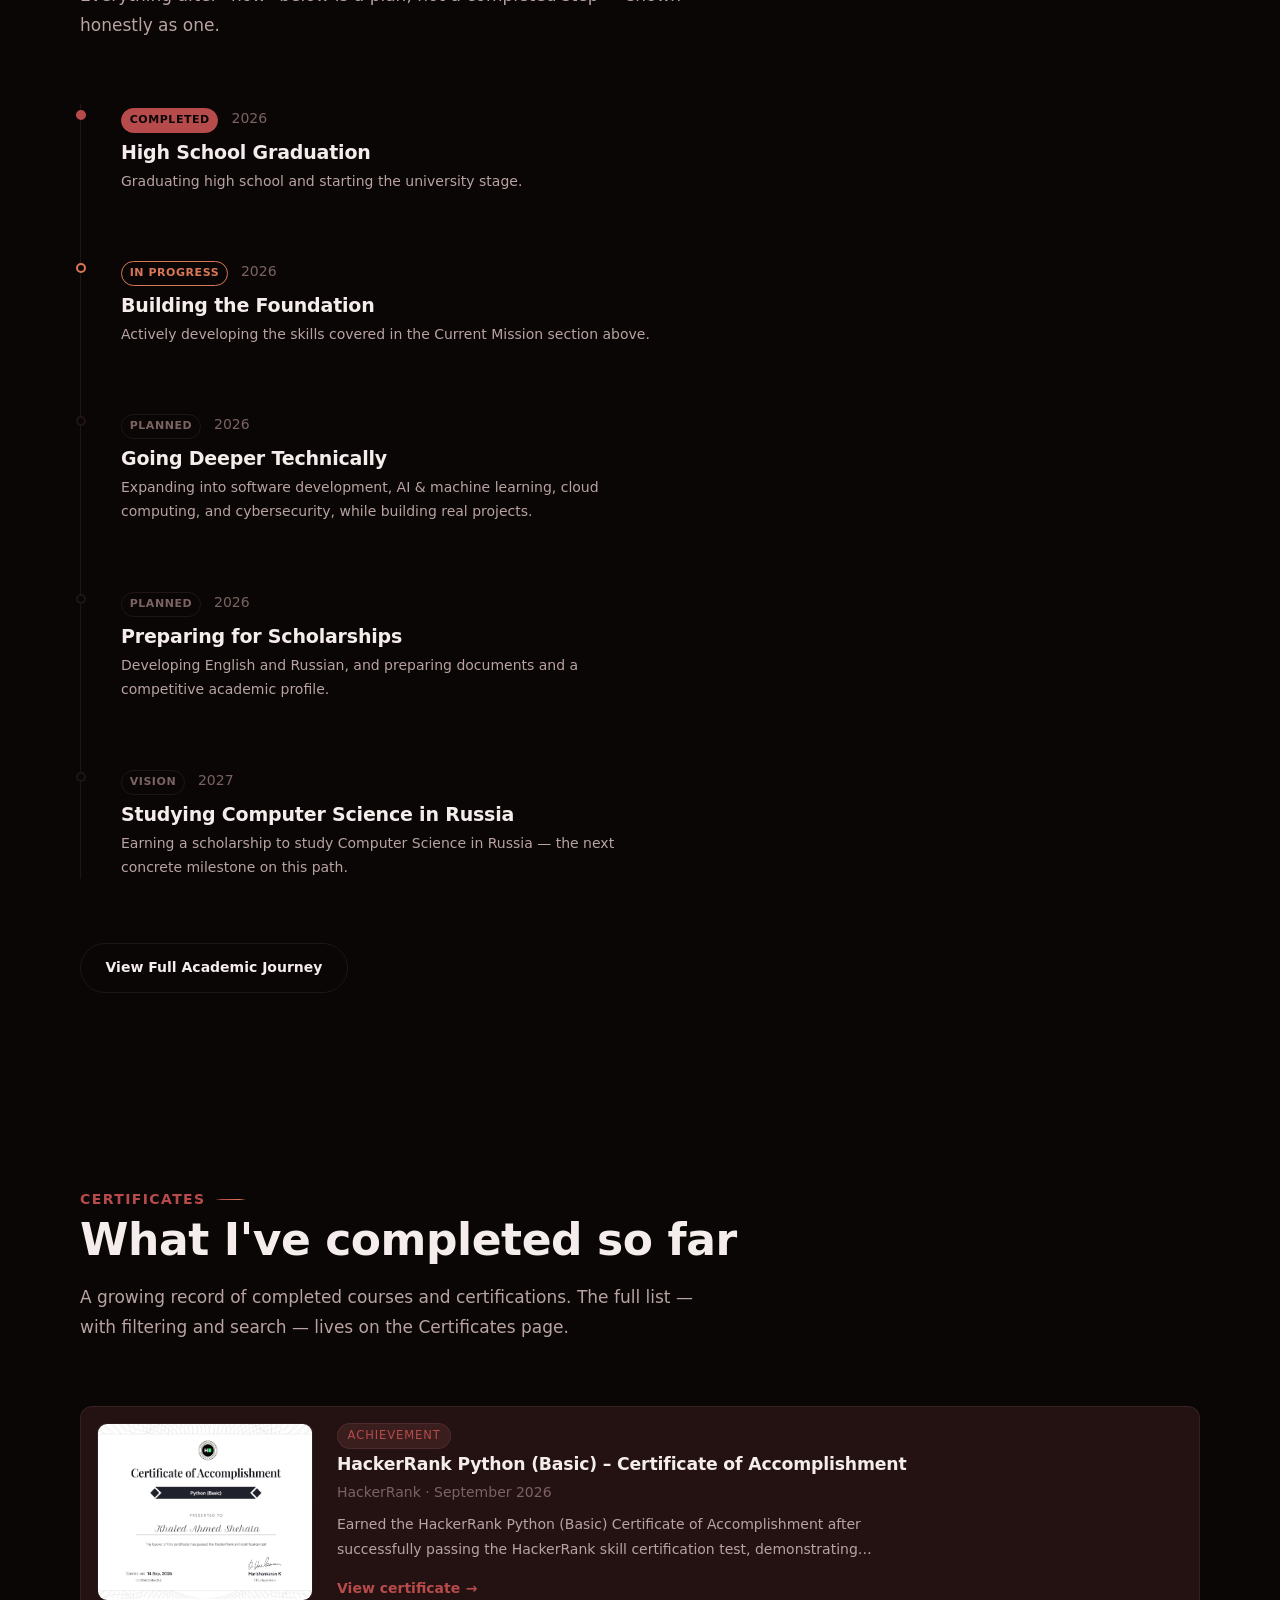
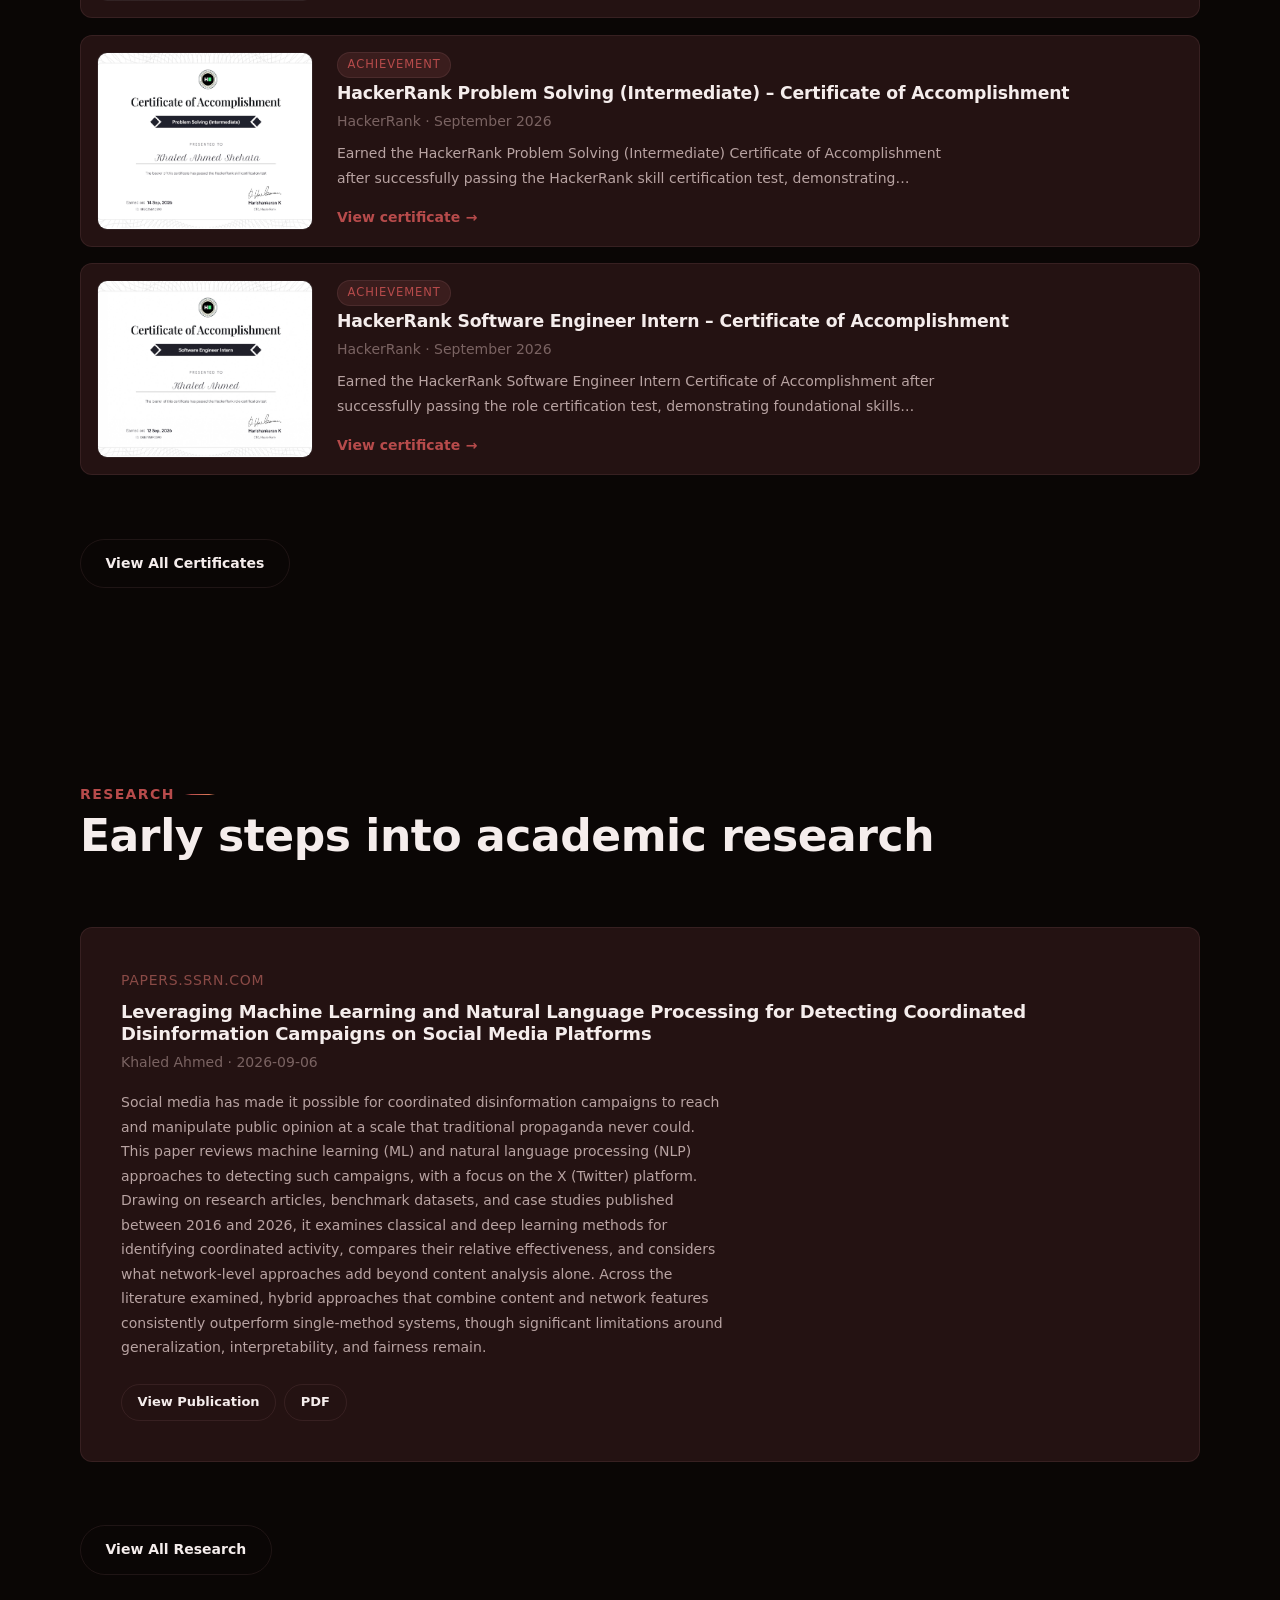
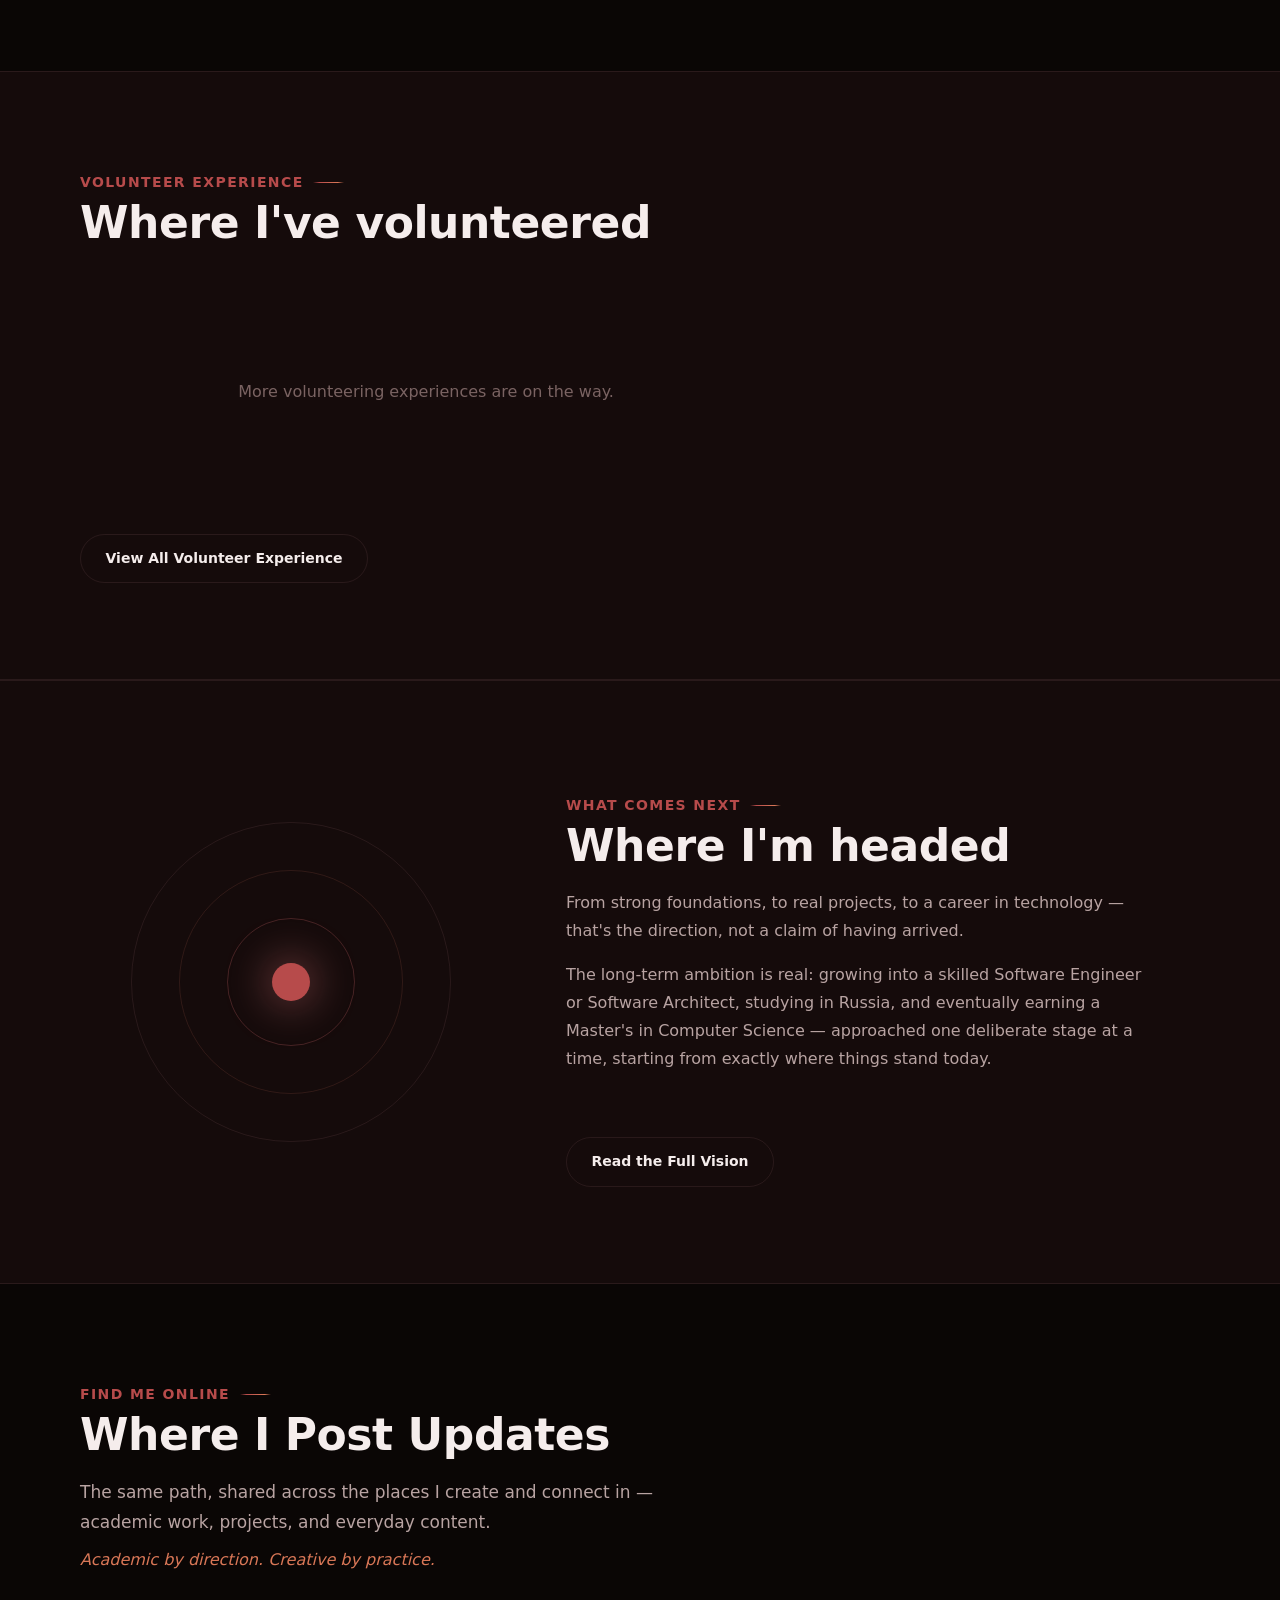
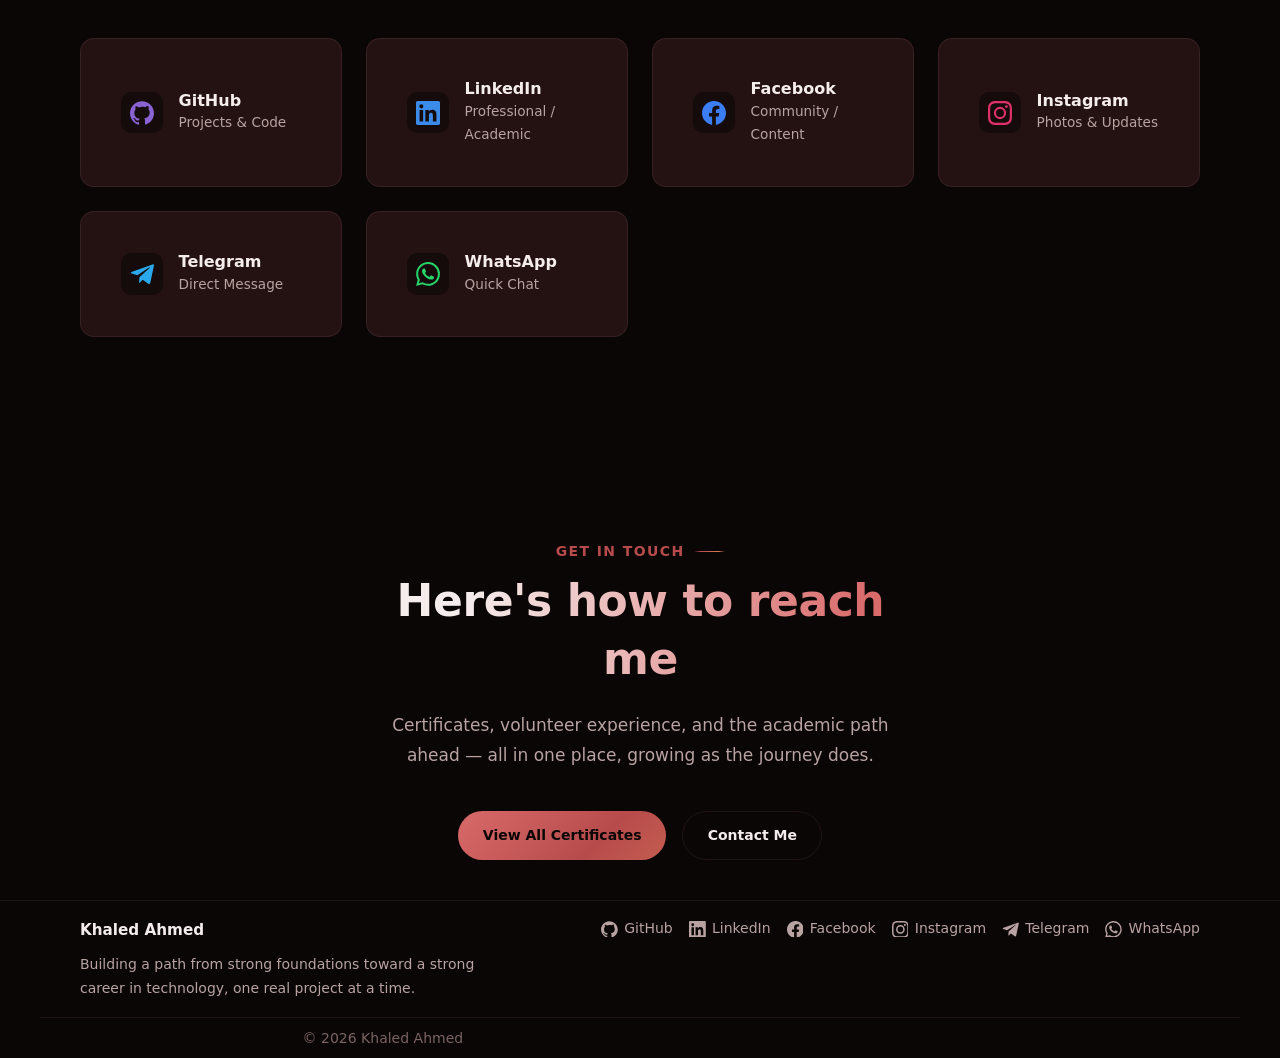
==== commit 23b6cf33: "Update index.html" ====
--- a/academic/index.html
+++ b/academic/index.html
@@ -310,7 +310,7 @@
                5. Save. No JavaScript or build step needed, it's
                   plain HTML.
         =========================================================== -->
-        <div class="latest-highlight">
+       <div class="latest-highlight">
   <p class="eyebrow reveal" data-i18n="latestEyebrow">
     Latest Highlight
   </p>
@@ -321,12 +321,6 @@
 
   <div class="certificates-grid">
     <article class="cert-card reveal">
-
-      <img
-        src="assets/certificates/python.jpg"
-        alt="HackerRank Python Basic Certificate"
-        class="cert-image"
-      >
 
       <p class="cert-category" data-i18n="latestCertCategory">
         Achievement
@@ -351,7 +345,7 @@
         rel="noopener"
         data-i18n="latestCertVerify"
       >
-        Verify Certificate
+        View Certificate →
       </a>
 
     </article>
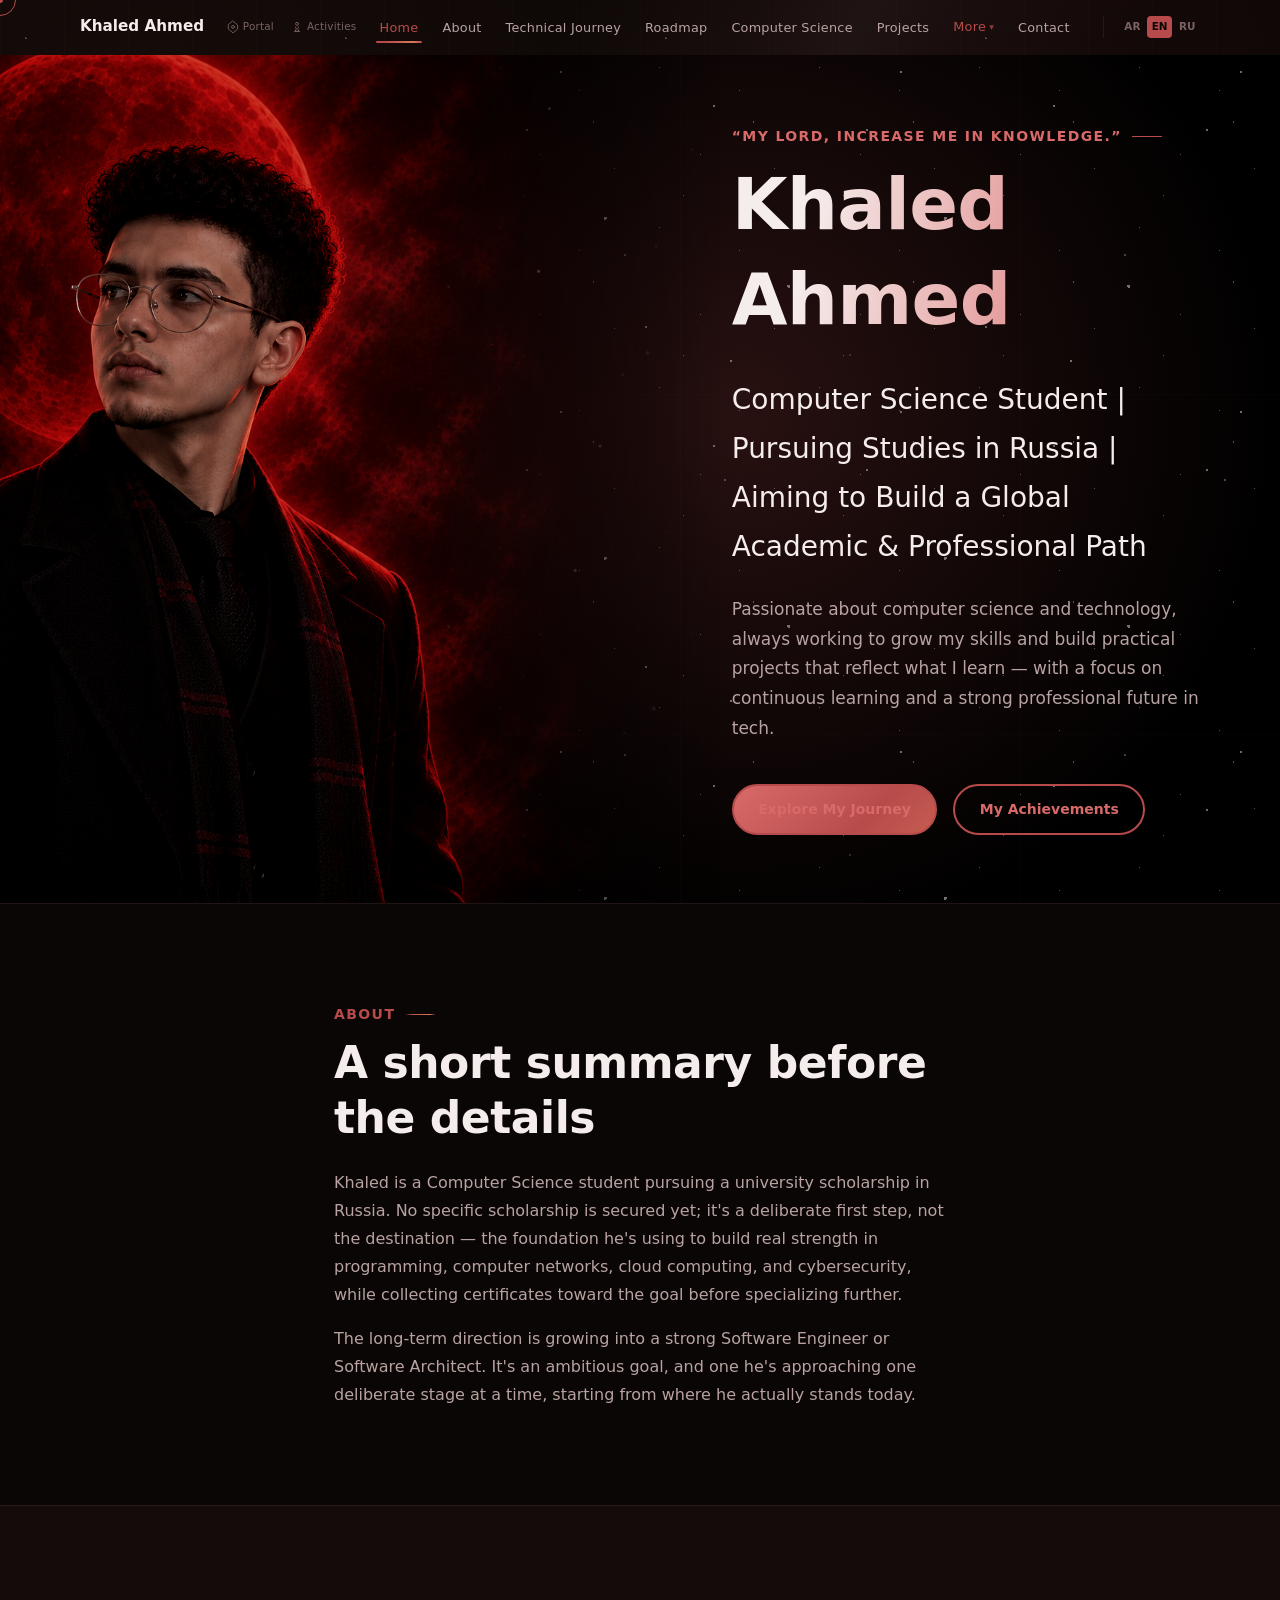
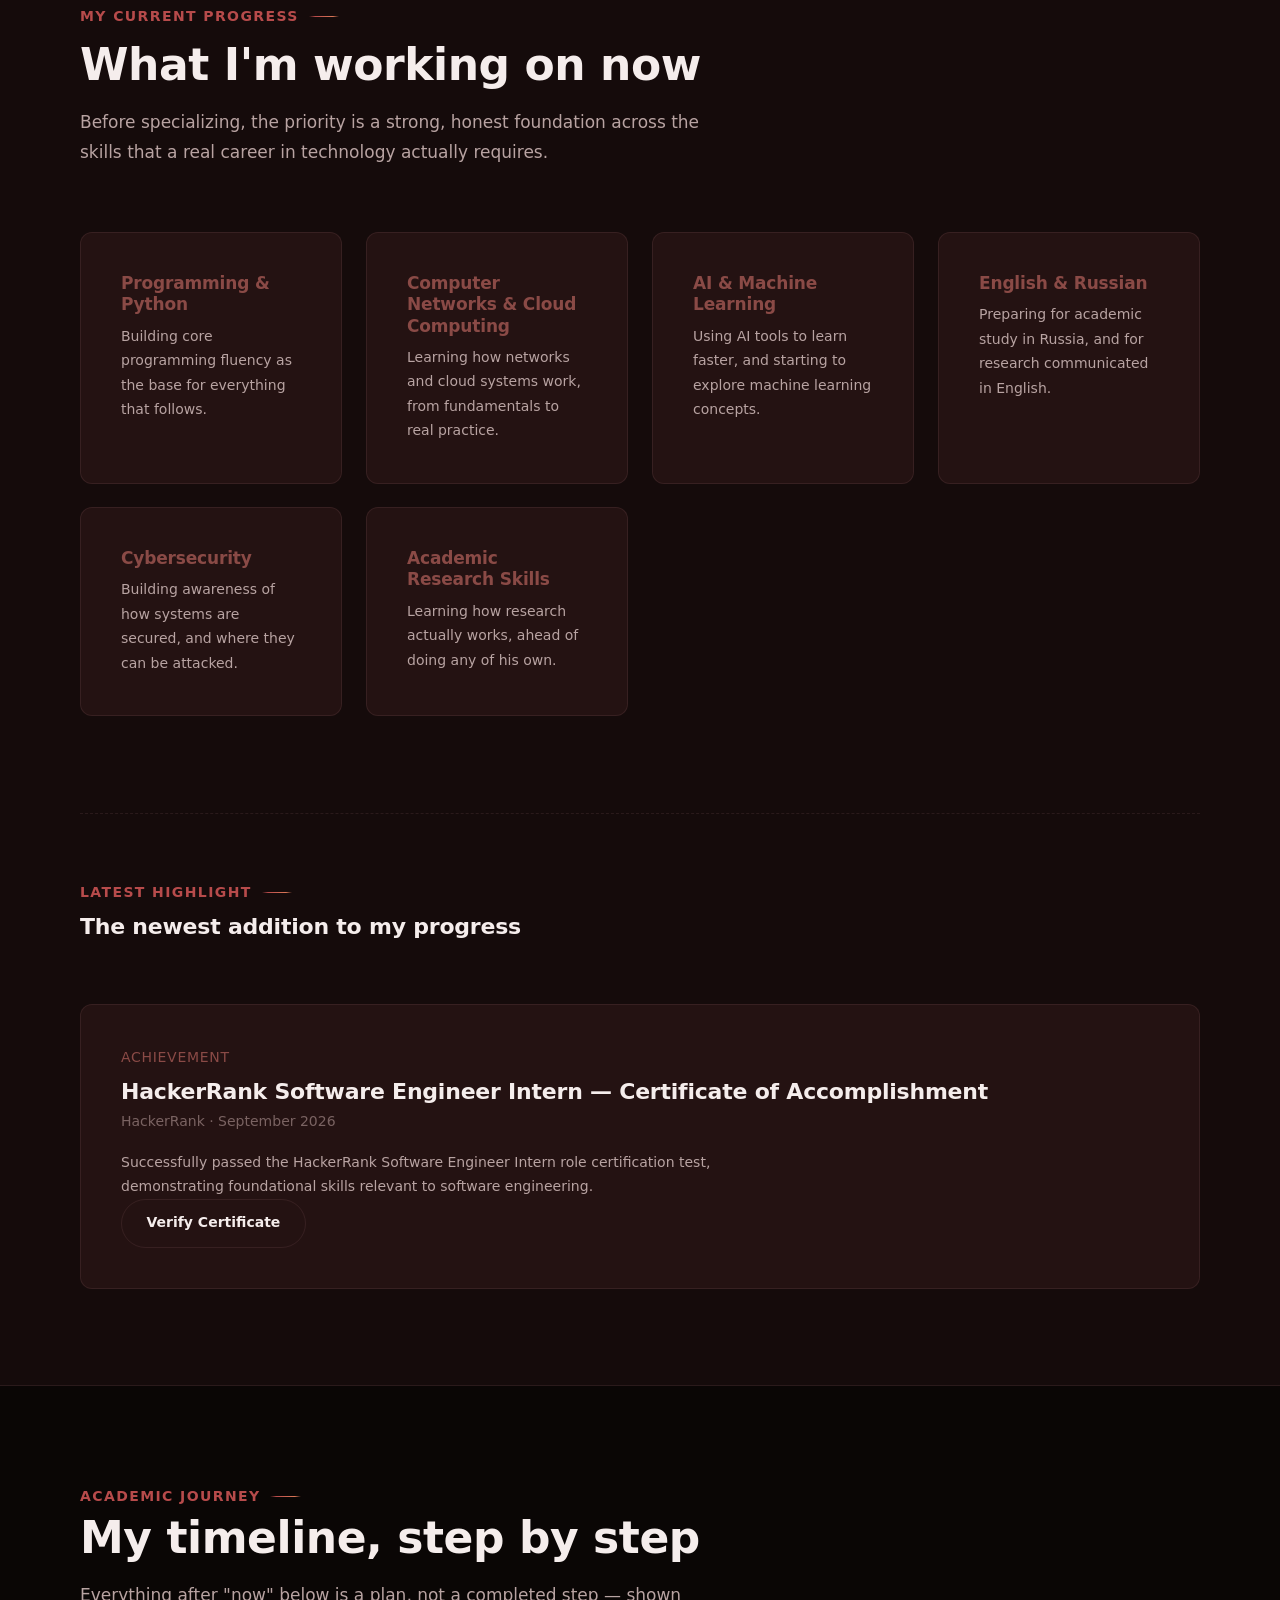
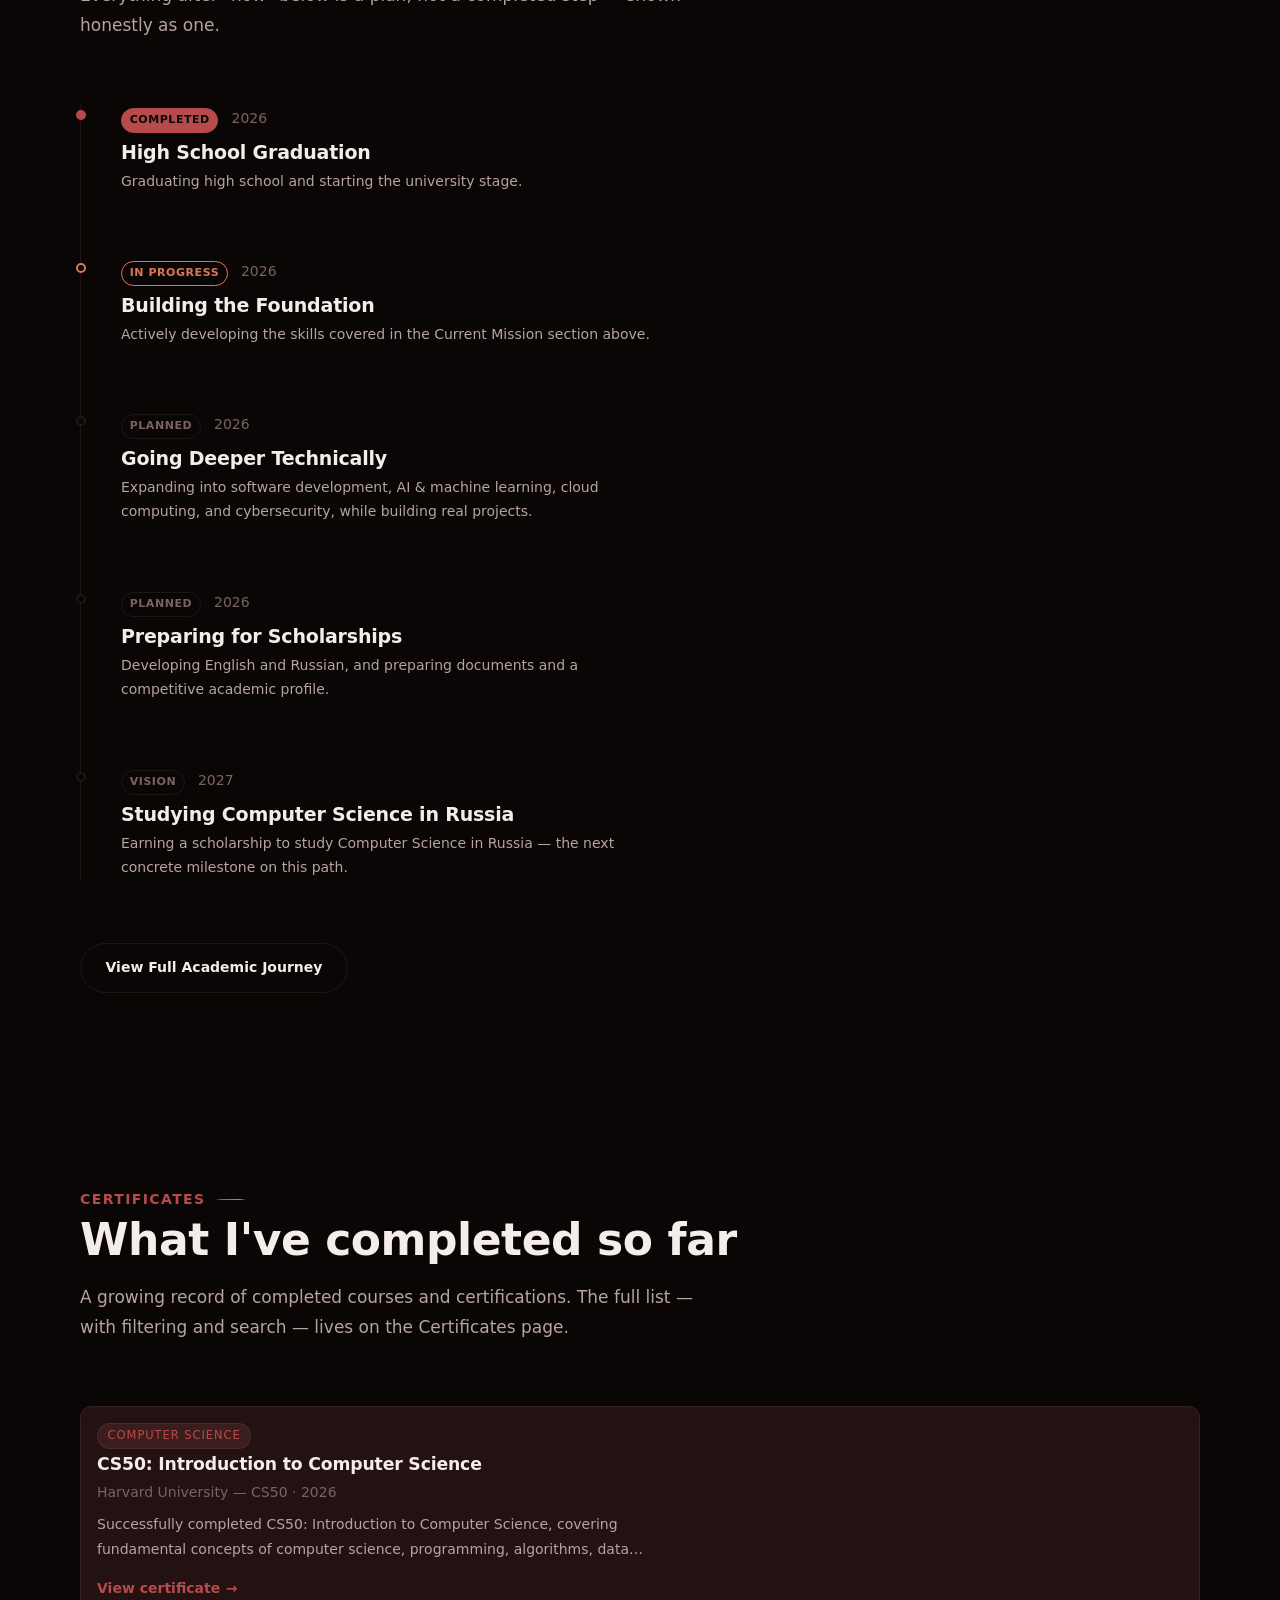
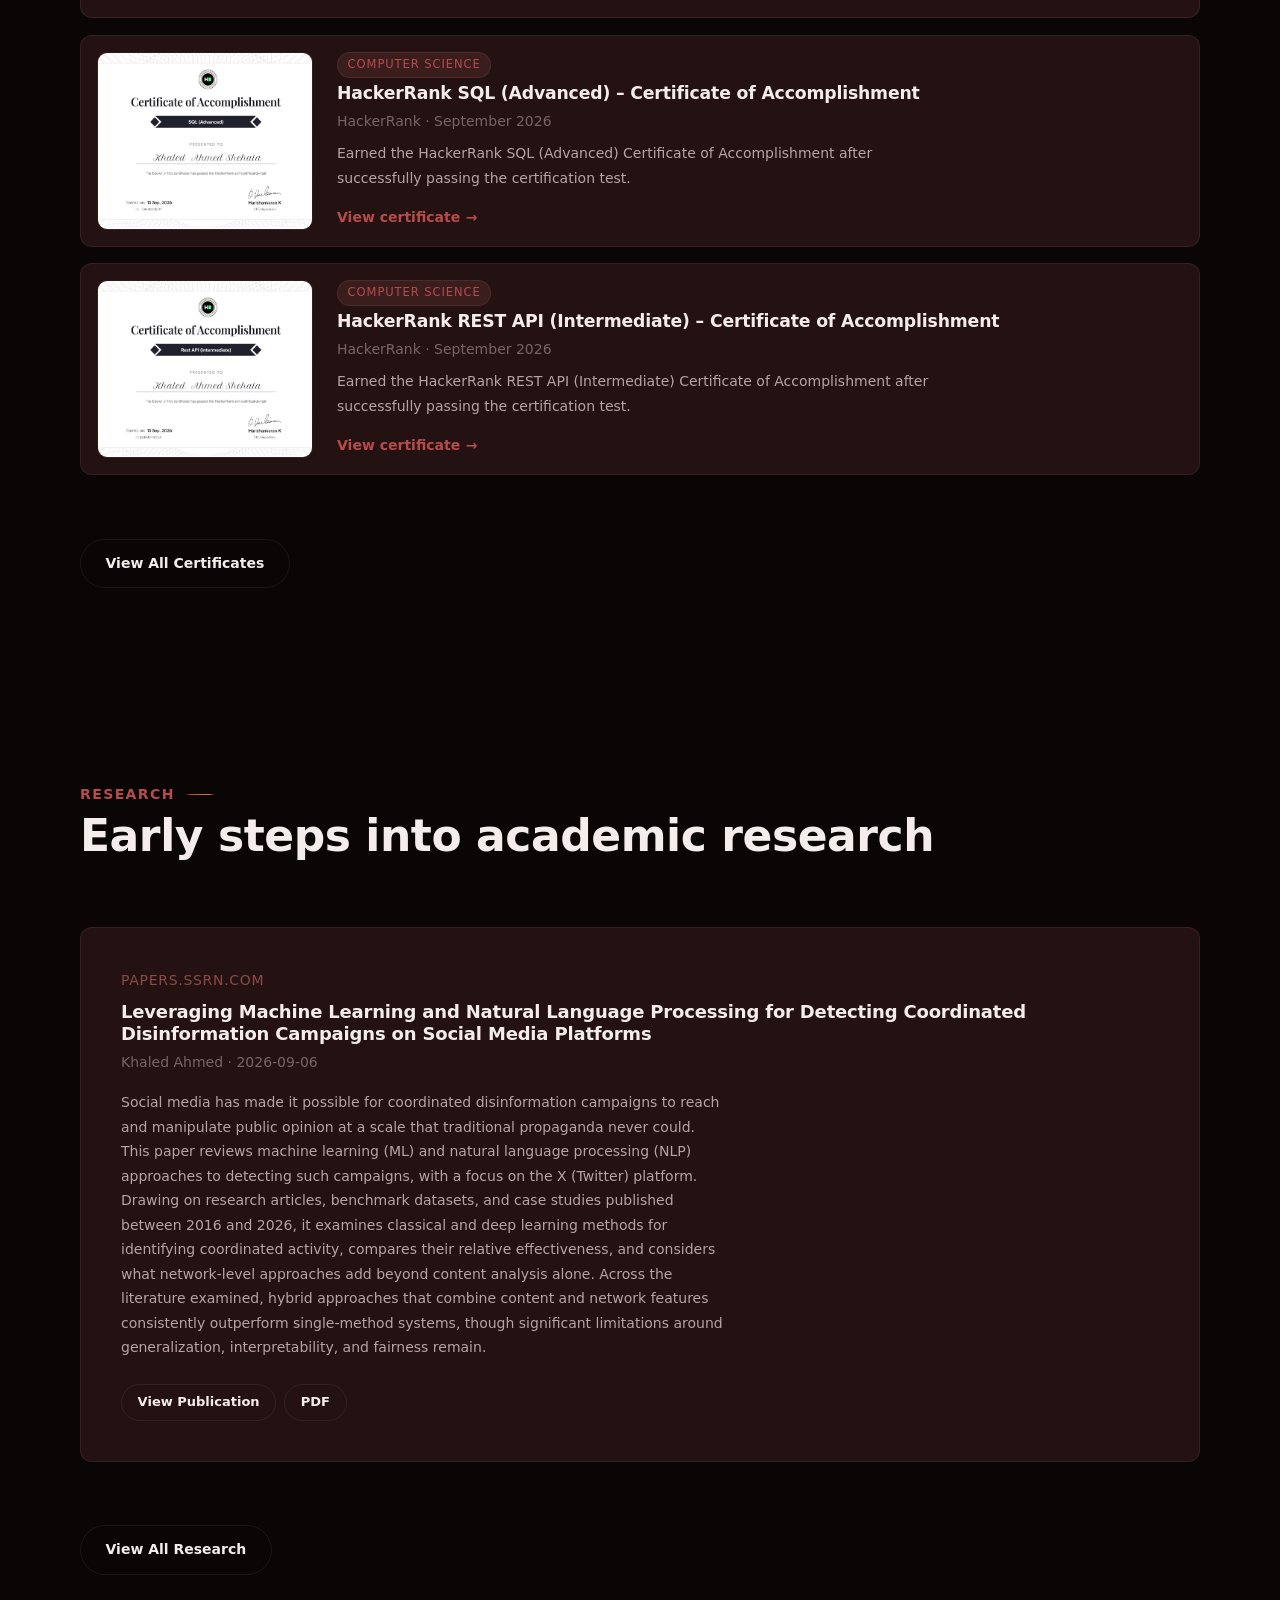
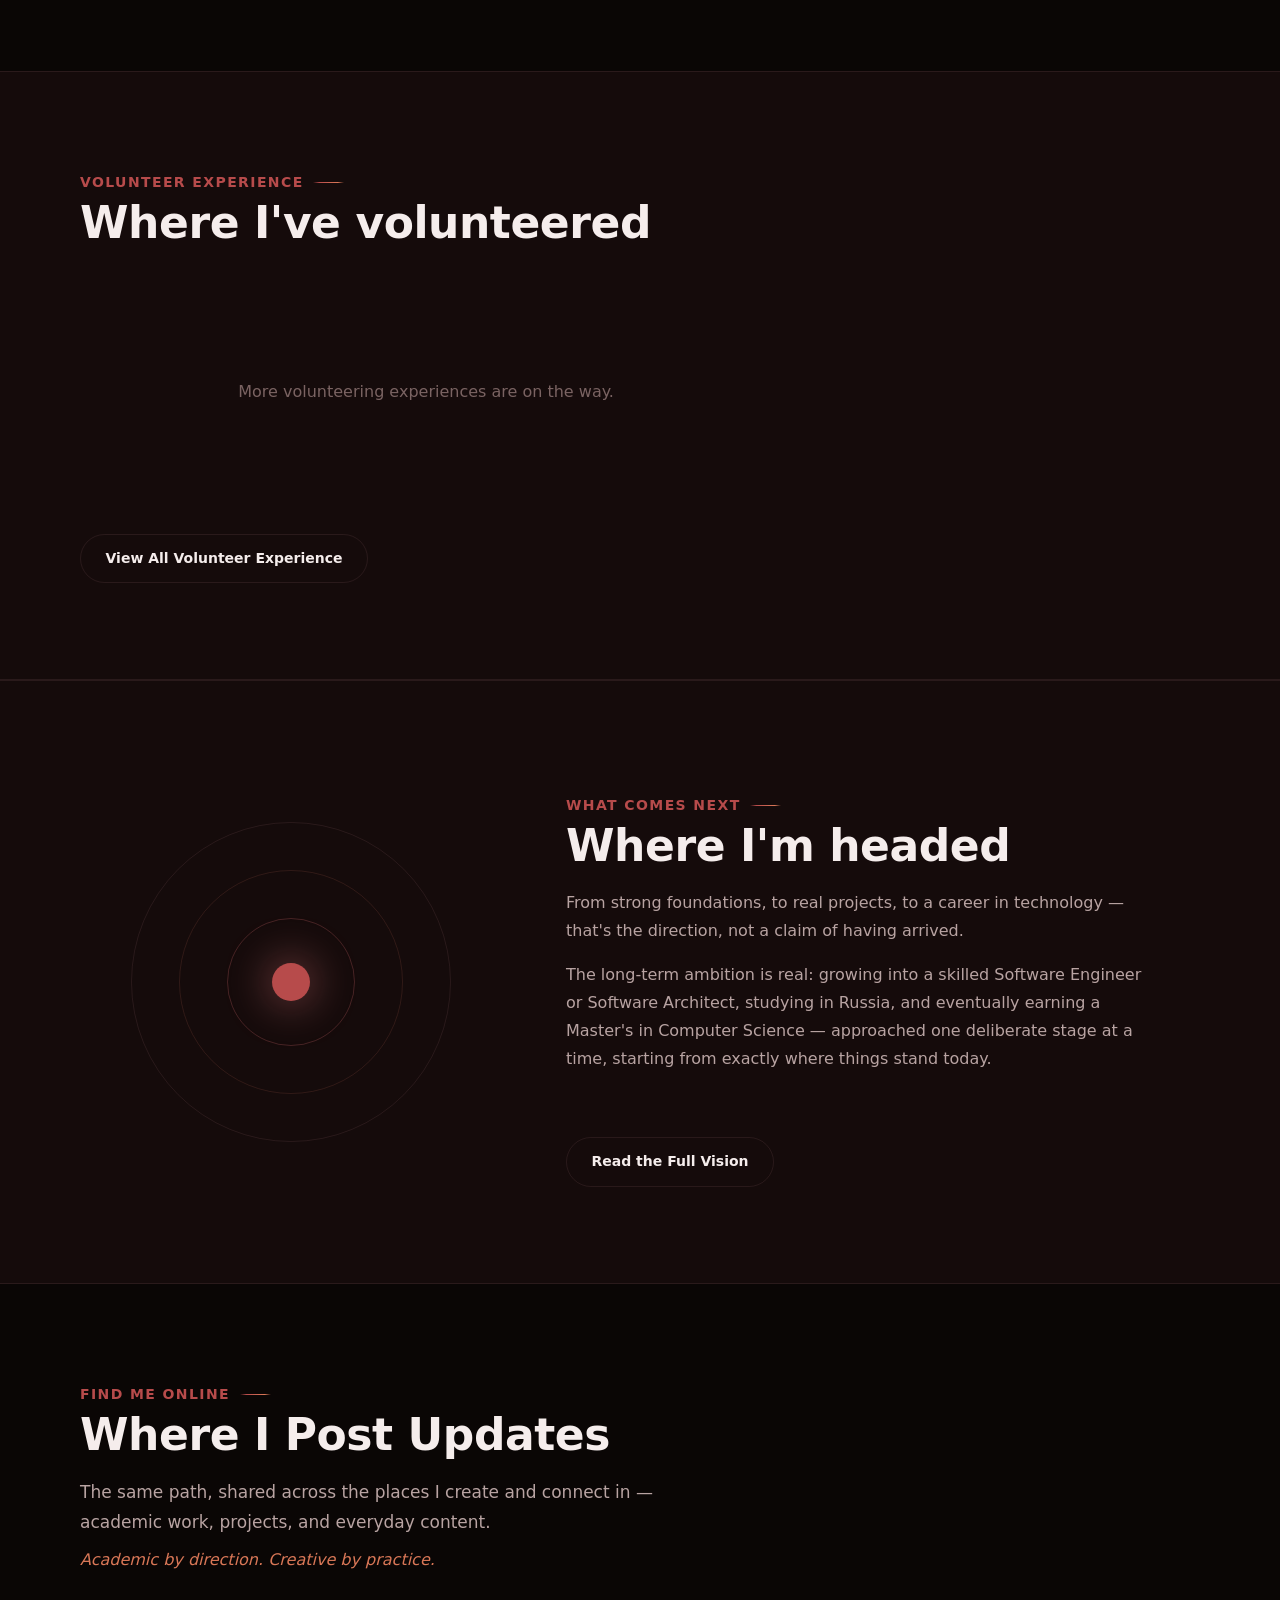
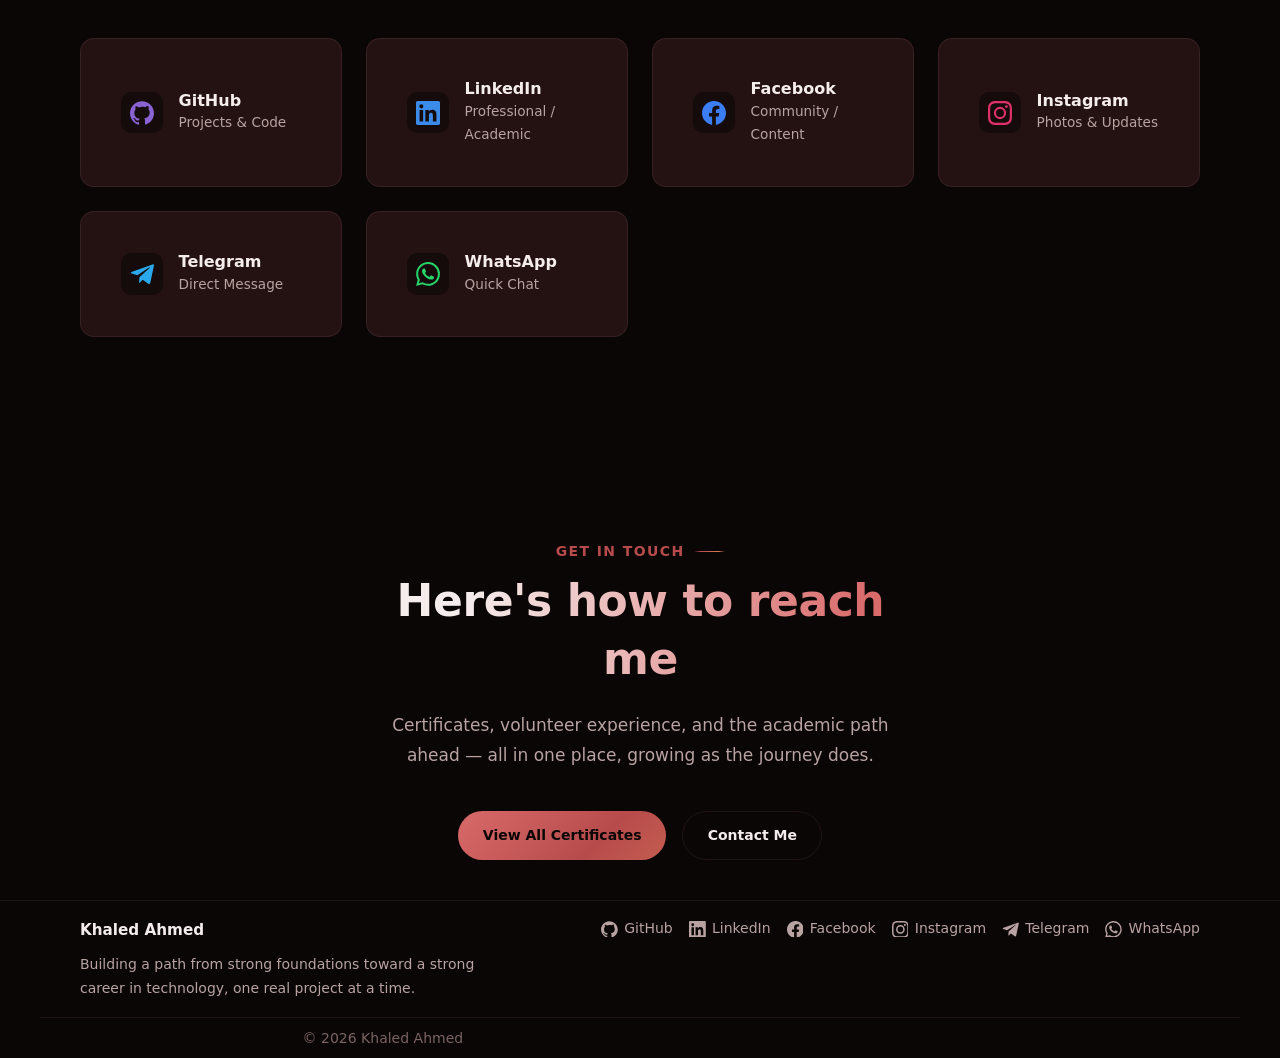
==== commit 3131f81b: "Update index.html" ====
--- a/academic/index.html
+++ b/academic/index.html
@@ -323,19 +323,21 @@
     <article class="cert-card reveal">
 
       <p class="cert-category" data-i18n="latestCertCategory">
-        Achievement
+        Computer Science
       </p>
 
       <h3 class="cert-title" data-i18n="latestCertTitle">
-        HackerRank Python (Basic) — Certificate of Accomplishment
+        CS50: Introduction to Computer Science
       </h3>
 
       <p class="cert-provider" data-i18n="latestCertProvider">
-        HackerRank · September 2026
+        Harvard University — CS50 · 2026
       </p>
 
       <p class="cert-description" data-i18n="latestCertDescription">
-        Successfully passed the HackerRank Python (Basic) skill certification test, demonstrating foundational knowledge and programming skills in Python.
+        Successfully completed CS50: Introduction to Computer Science,
+        covering fundamental concepts of computer science, programming,
+        algorithms, data structures, and software development.
       </p>
 
       <a
